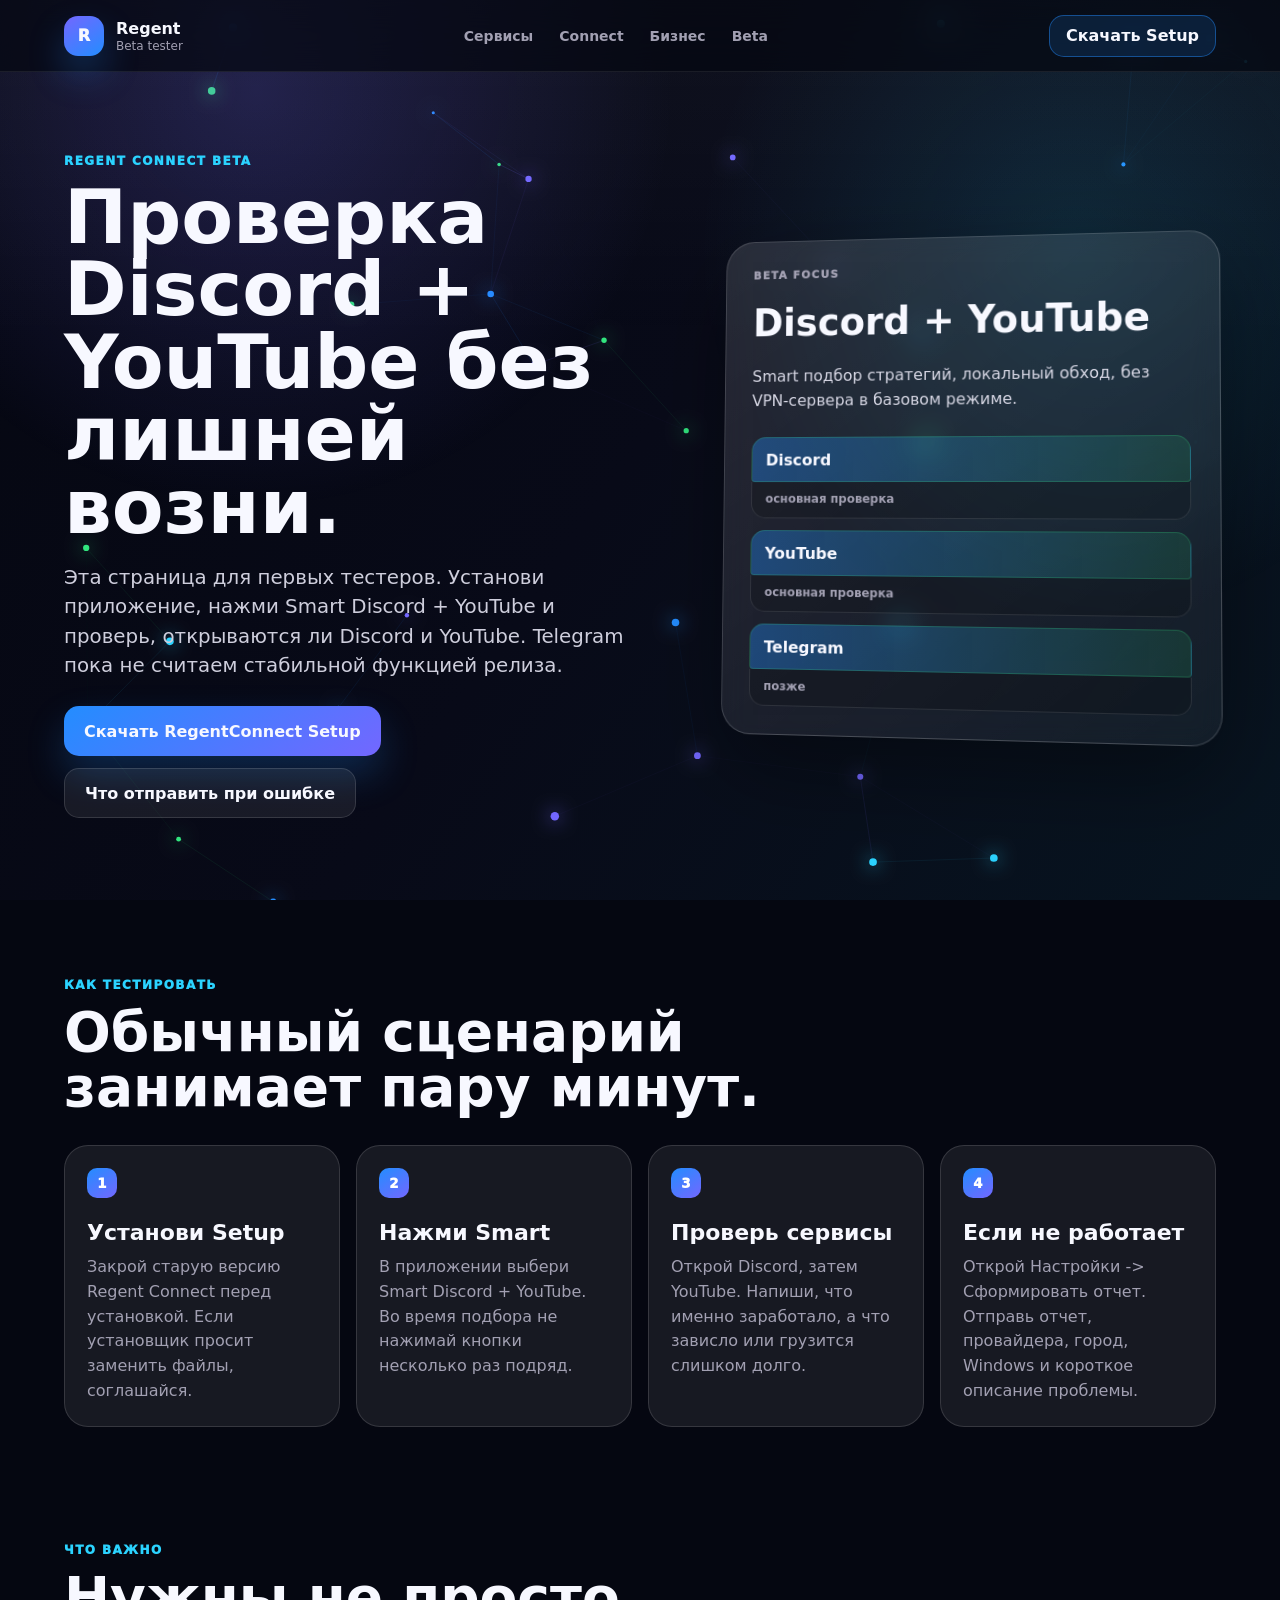
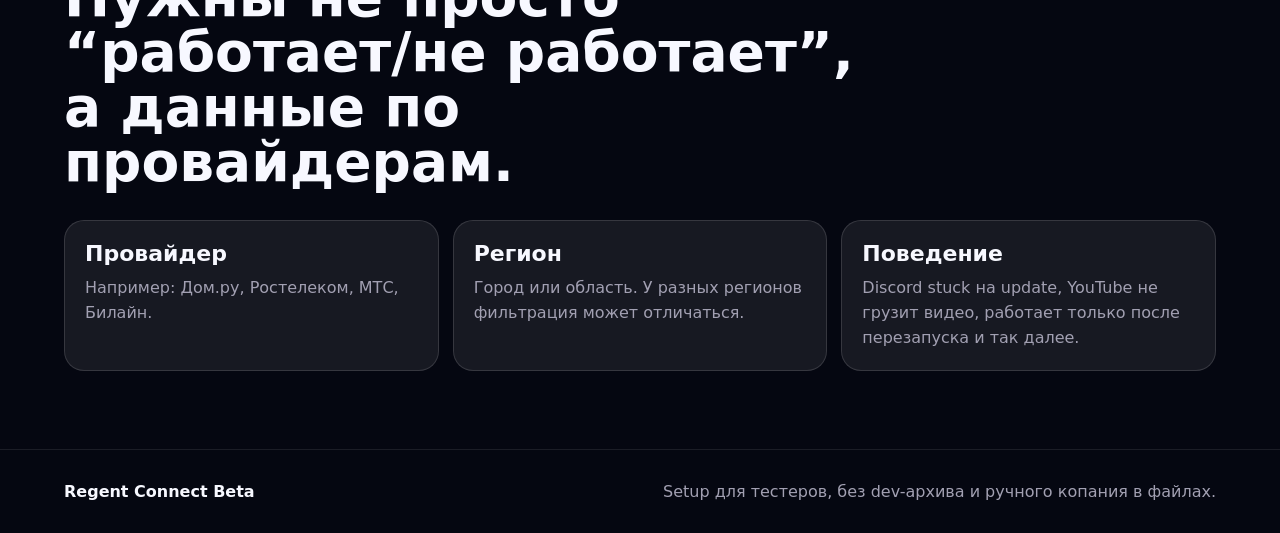
==== beta.html @ 6135ae14 "Update beta.html" ====
<!doctype html>
<html lang="ru">
<head>
  <meta charset="utf-8">
  <meta name="viewport" content="width=device-width, initial-scale=1">
  <title>Regent Connect Beta - инструкция тестера</title>
  <meta name="description" content="Как протестировать Regent Connect Beta и отправить отчет, если Discord или YouTube не заработали.">
  <link rel="stylesheet" href="styles.css">
</head>
<body class="tester-page">
  <canvas id="network-canvas" aria-hidden="true"></canvas>

  <header class="nav-shell">
    <a class="brand" href="index.html" aria-label="Regent">
      <span class="brand-mark">R</span>
      <span><b>Regent</b><small>Beta tester</small></span>
    </a>
    <nav>
      <a href="index.html#products">Сервисы</a>
      <a href="index.html#connect">Connect</a>
      <a href="index.html#business">Бизнес</a>
      <a href="beta.html">Beta</a>
    </nav>
    <a class="nav-action" href="https://github.com/skylerthecreatator/regent-connect/releases/download/beta-0.36/RegentConnect-Setup-x64.exe" download>Скачать Setup</a>
  </header>

  <main>
    <section class="tester-hero">
      <div>
        <p class="eyebrow">Regent Connect Beta</p>
        <h1>Проверка Discord + YouTube без лишней возни.</h1>
        <p class="lead">Эта страница для первых тестеров. Установи приложение, нажми Smart Discord + YouTube и проверь, открываются ли Discord и YouTube. Telegram пока не считаем стабильной функцией релиза.</p>
        <div class="hero-actions">
          <a class="button primary" href="https://github.com/skylerthecreatator/regent-connect/releases/download/beta-0.36/RegentConnect-Setup-x64.exe" download>Скачать RegentConnect Setup</a>
          <a class="button secondary" href="#report">Что отправить при ошибке</a>
        </div>
      </div>

      <section class="tester-card">
        <small>Beta focus</small>
        <strong>Discord + YouTube</strong>
        <span>Smart подбор стратегий, локальный обход, без VPN-сервера в базовом режиме.</span>
        <div class="tester-status">
          <b>Discord</b><i>основная проверка</i>
          <b>YouTube</b><i>основная проверка</i>
          <b>Telegram</b><i>позже</i>
        </div>
      </section>
    </section>

    <section class="tester-section">
      <div class="section-head">
        <p class="eyebrow">Как тестировать</p>
        <h2>Обычный сценарий занимает пару минут.</h2>
      </div>

      <div class="tester-grid">
        <article>
          <small>1</small>
          <b>Установи Setup</b>
          <span>Закрой старую версию Regent Connect перед установкой. Если установщик просит заменить файлы, соглашайся.</span>
        </article>
        <article>
          <small>2</small>
          <b>Нажми Smart</b>
          <span>В приложении выбери Smart Discord + YouTube. Во время подбора не нажимай кнопки несколько раз подряд.</span>
        </article>
        <article>
          <small>3</small>
          <b>Проверь сервисы</b>
          <span>Открой Discord, затем YouTube. Напиши, что именно заработало, а что зависло или грузится слишком долго.</span>
        </article>
        <article id="report">
          <small>4</small>
          <b>Если не работает</b>
          <span>Открой Настройки -> Сформировать отчет. Отправь отчет, провайдера, город, Windows и короткое описание проблемы.</span>
        </article>
      </div>
    </section>

    <section class="tester-section compact">
      <div class="section-head">
        <p class="eyebrow">Что важно</p>
        <h2>Нужны не просто “работает/не работает”, а данные по провайдерам.</h2>
      </div>
      <div class="why-grid">
        <article><b>Провайдер</b><span>Например: Дом.ру, Ростелеком, МТС, Билайн.</span></article>
        <article><b>Регион</b><span>Город или область. У разных регионов фильтрация может отличаться.</span></article>
        <article><b>Поведение</b><span>Discord stuck на update, YouTube не грузит видео, работает только после перезапуска и так далее.</span></article>
      </div>
    </section>
  </main>

  <footer>
    <b>Regent Connect Beta</b>
    <span>Setup для тестеров, без dev-архива и ручного копания в файлах.</span>
  </footer>

  <script src="site.js"></script>
</body>
</html>
---- styles.css ----
:root {
  --bg: #050711;
  --shell: rgba(8, 10, 24, .78);
  --panel: rgba(255, 255, 255, .075);
  --panel-strong: rgba(255, 255, 255, .115);
  --line: rgba(255, 255, 255, .13);
  --text: #f7f8ff;
  --muted: #a2a0b2;
  --faint: #6d687c;
  --blue: #238dff;
  --cyan: #2bd3ff;
  --green: #32e57e;
  --violet: #7367ff;
  --orange: #ffad2f;
  color-scheme: dark;
}

* { box-sizing: border-box; }

html { scroll-behavior: smooth; }

body {
  margin: 0;
  min-height: 100vh;
  overflow-x: hidden;
  font-family: Inter, "Segoe UI", system-ui, -apple-system, BlinkMacSystemFont, sans-serif;
  color: var(--text);
  background: var(--bg);
}

#network-canvas {
  position: fixed;
  inset: 0;
  z-index: -2;
  width: 100%;
  height: 100%;
  background: #050711;
}

body::before {
  content: "";
  position: fixed;
  inset: 0;
  z-index: -1;
  background:
    radial-gradient(circle at 20% 10%, rgba(115, 103, 255, .22), transparent 32%),
    radial-gradient(circle at 84% 28%, rgba(43, 211, 255, .13), transparent 30%),
    linear-gradient(180deg, rgba(255,255,255,.04), transparent 38%);
  pointer-events: none;
}

a { color: inherit; text-decoration: none; }

.nav-shell {
  position: sticky;
  top: 0;
  z-index: 20;
  height: 72px;
  padding: 0 clamp(18px, 5vw, 70px);
  display: flex;
  align-items: center;
  justify-content: space-between;
  gap: 22px;
  border-bottom: 1px solid rgba(255,255,255,.08);
  background: rgba(5, 7, 17, .72);
  backdrop-filter: blur(18px);
}

.brand {
  display: inline-flex;
  align-items: center;
  gap: 12px;
}

.brand-mark {
  width: 40px;
  height: 40px;
  display: grid;
  place-items: center;
  border-radius: 14px;
  background: linear-gradient(145deg, var(--violet), var(--blue));
  box-shadow: 0 18px 36px rgba(35,141,255,.28);
  font-weight: 950;
}

.brand small {
  display: block;
  margin-top: 1px;
  color: var(--muted);
  font-size: 12px;
}

.nav-shell nav {
  display: flex;
  gap: 26px;
  color: var(--muted);
  font-size: 14px;
  font-weight: 800;
}

.nav-shell nav a:hover { color: var(--text); }

.nav-action,
.button,
.mini-button {
  min-height: 42px;
  display: inline-flex;
  align-items: center;
  justify-content: center;
  border-radius: 15px;
  font-weight: 900;
  transition: transform .16s ease, background .16s ease, border-color .16s ease;
}

.nav-action {
  padding: 0 16px;
  border: 1px solid rgba(35,141,255,.45);
  background: rgba(35,141,255,.14);
}

.button {
  min-height: 50px;
  padding: 0 20px;
}

.button:hover,
.mini-button:hover,
.nav-action:hover { transform: translateY(-1px); }

.primary {
  background: linear-gradient(145deg, var(--blue), var(--violet));
  box-shadow: 0 18px 38px rgba(35,141,255,.23);
}

.secondary {
  border: 1px solid var(--line);
  background: rgba(255,255,255,.07);
}

.hero {
  min-height: calc(100vh - 72px);
  padding: clamp(30px, 4.8vw, 58px) clamp(18px, 5vw, 76px) 24px;
  display: grid;
  grid-template-columns: minmax(330px, 690px) minmax(430px, 1fr);
  align-items: center;
  gap: clamp(34px, 5vw, 76px);
}

.tester-hero {
  min-height: calc(100vh - 72px);
  padding: clamp(46px, 6vw, 86px) clamp(18px, 5vw, 76px);
  display: grid;
  grid-template-columns: minmax(330px, 740px) minmax(320px, 500px);
  align-items: center;
  gap: clamp(34px, 5vw, 74px);
}

.eyebrow {
  margin: 0 0 13px;
  color: var(--cyan);
  text-transform: uppercase;
  letter-spacing: .12em;
  font-size: 12px;
  font-weight: 950;
}

h1,
h2,
h3,
p { letter-spacing: 0; }

h1 {
  margin: 0;
  max-width: 700px;
  font-size: clamp(44px, 5.9vw, 82px);
  line-height: .96;
}

h2 {
  margin: 0;
  font-size: clamp(32px, 4.3vw, 62px);
  line-height: 1;
}

.lead {
  max-width: 620px;
  margin: 20px 0 0;
  color: #cecedc;
  font-size: clamp(17px, 1.55vw, 21px);
  line-height: 1.48;
}

.hero-actions {
  margin-top: 26px;
  display: flex;
  flex-wrap: wrap;
  gap: 12px;
}

.signal-card {
  min-height: 438px;
  padding: 24px;
  display: grid;
  align-content: space-between;
  gap: 22px;
  border: 1px solid rgba(255,255,255,.16);
  border-radius: 30px;
  background: linear-gradient(145deg, rgba(255,255,255,.11), rgba(255,255,255,.045));
  box-shadow: 0 34px 90px rgba(0,0,0,.38);
  backdrop-filter: blur(14px);
}

.tester-card {
  min-height: 430px;
  padding: 28px;
  display: grid;
  align-content: space-between;
  gap: 24px;
  border: 1px solid rgba(255,255,255,.17);
  border-radius: 30px;
  background: linear-gradient(145deg, rgba(255,255,255,.12), rgba(255,255,255,.045));
  box-shadow: 0 34px 90px rgba(0,0,0,.38);
  backdrop-filter: blur(14px);
  transform: perspective(980px) rotateY(-6deg) rotateX(2deg);
}

.tester-card small {
  color: var(--muted);
  text-transform: uppercase;
  letter-spacing: .12em;
  font-size: 11px;
  font-weight: 950;
}

.tester-card strong {
  display: block;
  font-size: clamp(28px, 3vw, 42px);
  line-height: 1;
}

.tester-card span {
  color: #d7d7e4;
  line-height: 1.55;
}

.tester-status {
  display: grid;
  gap: 12px;
}

.tester-status b,
.tester-status i {
  position: relative;
  z-index: 1;
}

.tester-status b {
  min-height: 46px;
  padding: 0 14px;
  display: flex;
  align-items: center;
  border: 1px solid rgba(50,229,126,.22);
  border-radius: 15px 15px 4px 4px;
  background: linear-gradient(90deg, rgba(35,141,255,.36), rgba(50,229,126,.12));
}

.tester-status i {
  margin: -12px 0 0;
  padding: 10px 14px 12px;
  color: var(--muted);
  border: 1px solid rgba(255,255,255,.1);
  border-top: 0;
  border-radius: 0 0 15px 15px;
  background: rgba(0,0,0,.16);
  font-size: 12px;
  font-style: normal;
  font-weight: 850;
}

.card-top {
  display: flex;
  align-items: center;
  gap: 14px;
}

.pulse {
  width: 54px;
  height: 54px;
  border-radius: 18px;
  background: linear-gradient(145deg, var(--green), #19be52);
  box-shadow: 0 16px 42px rgba(50,229,126,.28);
  position: relative;
}

.pulse::after {
  content: "";
  position: absolute;
  inset: 17px;
  border: 2px solid white;
  border-radius: 4px;
}

.card-top small,
.metrics small,
.product-card small {
  display: block;
  color: var(--muted);
  text-transform: uppercase;
  font-size: 11px;
  font-weight: 950;
}

.card-top b {
  display: block;
  margin-top: 4px;
  font-size: 24px;
}

.metrics {
  display: grid;
  grid-template-columns: repeat(3, 1fr);
  gap: 12px;
}

.metrics article {
  min-height: 86px;
  padding: 16px;
  border: 1px solid var(--line);
  border-radius: 18px;
  background: rgba(0,0,0,.16);
}

.metrics b {
  display: block;
  margin-top: 8px;
  font-size: 22px;
}

.routes {
  display: grid;
  gap: 12px;
}

.routes span {
  position: relative;
  overflow: hidden;
  min-height: 48px;
  padding: 0 14px;
  display: flex;
  align-items: center;
  justify-content: space-between;
  border: 1px solid var(--line);
  border-radius: 15px;
  background: rgba(255,255,255,.05);
}

.routes span::before {
  content: "";
  position: absolute;
  inset: 0 auto 0 0;
  width: var(--w);
  background: linear-gradient(90deg, rgba(35,141,255,.34), rgba(43,211,255,.11));
}

.routes b,
.routes i {
  position: relative;
  z-index: 1;
}

.routes i {
  color: var(--muted);
  font-style: normal;
  font-size: 12px;
  font-weight: 900;
}

.product-window {
  min-height: 470px;
  display: grid;
  grid-template-columns: 150px minmax(0, 1fr);
  overflow: hidden;
  border: 1px solid rgba(255,255,255,.18);
  border-radius: 30px;
  background: linear-gradient(145deg, rgba(18, 17, 35, .92), rgba(8, 13, 29, .86));
  box-shadow: 0 38px 96px rgba(0,0,0,.45);
  backdrop-filter: blur(16px);
  transform: perspective(1100px) rotateY(-7deg) rotateX(2deg);
  transform-origin: center;
}

.product-window aside {
  padding: 24px 18px;
  border-right: 1px solid rgba(255,255,255,.1);
  background: linear-gradient(180deg, rgba(26, 18, 43, .78), rgba(12, 12, 28, .82));
}

.app-logo {
  width: 42px;
  height: 42px;
  display: grid;
  place-items: center;
  border-radius: 14px;
  background: linear-gradient(145deg, var(--violet), var(--blue));
  box-shadow: 0 17px 34px rgba(35,141,255,.3);
  font-weight: 950;
}

.product-window aside b,
.product-window aside small {
  display: block;
  margin-top: 10px;
}

.product-window aside small {
  margin-top: 2px;
  color: var(--muted);
}

.product-window aside nav {
  margin-top: 42px;
  display: grid;
  gap: 10px;
}

.product-window aside nav span {
  padding: 11px 12px;
  border-radius: 13px;
  color: var(--muted);
  font-size: 13px;
  font-weight: 850;
}

.product-window aside nav .active {
  color: var(--text);
  background: rgba(255,255,255,.13);
}

.app-preview {
  padding: 24px;
  display: grid;
  align-content: start;
  gap: 18px;
}

.status-strip {
  min-height: 112px;
  padding: 22px;
  display: flex;
  align-items: center;
  justify-content: space-between;
  border: 1px solid rgba(50,229,126,.34);
  border-radius: 23px;
  background: linear-gradient(145deg, rgba(50,229,126,.12), rgba(35,141,255,.08));
  box-shadow: inset 0 1px 0 rgba(255,255,255,.06);
}

.status-strip small,
.smart-row small {
  display: block;
  color: var(--muted);
  text-transform: uppercase;
  font-size: 11px;
  font-weight: 950;
}

.status-strip strong {
  display: block;
  margin: 5px 0;
  font-size: clamp(20px, 2.1vw, 27px);
}

.status-strip span {
  color: #d1f8df;
  font-size: 13px;
  font-weight: 850;
}

.status-strip button {
  width: 60px;
  height: 60px;
  border: 0;
  border-radius: 19px;
  color: white;
  background: linear-gradient(145deg, #28d879, #1fc44d);
  box-shadow: 0 17px 40px rgba(50,229,126,.28);
  font-size: 24px;
  font-weight: 950;
}

.service-row,
.smart-row {
  display: grid;
  gap: 14px;
}

.service-row {
  grid-template-columns: repeat(3, 1fr);
}

.service-row article,
.smart-row button {
  border: 1px solid var(--line);
  border-radius: 19px;
  background: rgba(255,255,255,.065);
}

.service-row article {
  min-height: 112px;
  padding: 15px;
  display: grid;
  justify-items: center;
  align-content: center;
  gap: 7px;
  text-align: center;
}

.service-row span {
  width: 36px;
  height: 36px;
  display: grid;
  place-items: center;
  border: 1px solid currentColor;
  border-radius: 12px;
  color: var(--cyan);
  background: rgba(255,255,255,.055);
}

.service-row b {
  font-size: 13px;
}

.service-row small {
  color: var(--green);
  font-size: 12px;
  font-weight: 950;
}

.smart-row {
  grid-template-columns: 1fr 1fr;
}

.smart-row button {
  min-height: 92px;
  padding: 18px;
  color: var(--text);
  text-align: left;
}

.smart-row .selected {
  border-color: rgba(35,141,255,.52);
  background: linear-gradient(145deg, rgba(35,141,255,.7), rgba(115,103,255,.72));
  box-shadow: 0 17px 38px rgba(35,141,255,.18);
}

.smart-row b {
  display: block;
  margin: 5px 0;
  font-size: 19px;
}

.smart-row span {
  color: #c9c7d8;
  font-size: 13px;
}

.definition,
.products,
.why,
.beta,
.roadmap,
.tester-section {
  padding: 78px clamp(18px, 5vw, 76px);
}

.tester-section.compact {
  padding-top: 38px;
}

.tester-grid {
  display: grid;
  grid-template-columns: repeat(4, 1fr);
  gap: 16px;
}

.tester-grid article {
  min-height: 250px;
  padding: 22px;
  border: 1px solid var(--line);
  border-radius: 24px;
  background: var(--panel);
}

.tester-grid small {
  width: 30px;
  height: 30px;
  display: grid;
  place-items: center;
  border-radius: 10px;
  color: white;
  background: linear-gradient(145deg, var(--blue), var(--violet));
  font-weight: 950;
}

.tester-grid b {
  display: block;
  margin: 22px 0 10px;
  font-size: 22px;
}

.tester-grid span {
  color: var(--muted);
  line-height: 1.55;
}

.definition {
  border-top: 1px solid rgba(255,255,255,.09);
  border-bottom: 1px solid rgba(255,255,255,.09);
  background: rgba(255,255,255,.035);
}

.definition p:last-child {
  max-width: 980px;
  color: #d6d6e2;
  font-size: clamp(18px, 2.2vw, 28px);
  line-height: 1.35;
  font-weight: 820;
}

.section-head {
  max-width: 790px;
  margin-bottom: 30px;
}

.product-grid {
  display: grid;
  grid-template-columns: repeat(3, 1fr);
  gap: 16px;
}

.product-card {
  min-height: 430px;
  padding: 24px;
  border: 1px solid var(--line);
  border-radius: 26px;
  background: var(--panel);
}

.product-card.connect {
  border-color: rgba(35,141,255,.42);
  background: linear-gradient(145deg, rgba(35,141,255,.18), rgba(115,103,255,.13));
}

.icon {
  width: 46px;
  height: 46px;
  margin-bottom: 24px;
  display: grid;
  place-items: center;
  border: 1px solid currentColor;
  border-radius: 15px;
  color: var(--cyan);
  background: rgba(255,255,255,.06);
  font-size: 22px;
  font-weight: 950;
}

.product-card h3 {
  margin: 10px 0 12px;
  font-size: 28px;
}

.product-card p,
.product-card li,
.why-grid span,
.beta-copy p,
.beta-panel li,
.steps span {
  color: var(--muted);
  line-height: 1.55;
}

.product-card ul {
  margin: 22px 0 0;
  padding-left: 20px;
}

.mini-button {
  margin-top: 22px;
  padding: 0 16px;
  background: rgba(255,255,255,.11);
  border: 1px solid rgba(255,255,255,.16);
}

.why {
  display: grid;
  grid-template-columns: minmax(300px, 560px) 1fr;
  gap: 42px;
  align-items: start;
  background: rgba(255,255,255,.03);
}

.why-grid,
.steps {
  display: grid;
  gap: 14px;
}

.why-grid {
  grid-template-columns: repeat(3, 1fr);
}

.why-grid article,
.steps article,
.beta-panel {
  border: 1px solid var(--line);
  border-radius: 20px;
  background: var(--panel);
}

.why-grid article {
  min-height: 150px;
  padding: 20px;
}

.why-grid b {
  display: block;
  margin-bottom: 10px;
  font-size: 22px;
}

.beta {
  display: grid;
  grid-template-columns: minmax(320px, 620px) minmax(320px, 520px);
  gap: 44px;
  align-items: start;
}

.beta-panel {
  padding: 22px;
}

.beta-panel .button {
  width: 100%;
  margin-bottom: 12px;
}

.beta-panel ol {
  margin: 20px 0 0;
  padding-left: 20px;
}

.steps {
  grid-template-columns: repeat(4, 1fr);
}

.steps article {
  min-height: 178px;
  padding: 22px;
}

.steps small {
  width: 28px;
  height: 28px;
  display: grid;
  place-items: center;
  border-radius: 10px;
  color: white;
  background: var(--blue);
  font-weight: 950;
}

.steps b {
  display: block;
  margin: 18px 0 8px;
  font-size: 20px;
}

footer {
  min-height: 84px;
  padding: 0 clamp(18px, 5vw, 76px);
  display: flex;
  align-items: center;
  justify-content: space-between;
  gap: 18px;
  border-top: 1px solid rgba(255,255,255,.09);
  color: var(--muted);
}

footer b { color: var(--text); }

@media (max-width: 1000px) {
  .nav-shell nav { display: none; }
  .hero,
  .tester-hero,
  .why,
  .beta {
    grid-template-columns: 1fr;
  }
  .product-window {
    transform: none;
  }
  .tester-card {
    transform: none;
  }
  .product-grid,
  .why-grid,
  .tester-grid,
  .steps {
    grid-template-columns: 1fr 1fr;
  }
}

@media (max-width: 640px) {
  .nav-shell {
    height: 64px;
    padding-inline: 14px;
  }
  .nav-action { display: none; }
  .hero {
    min-height: auto;
    padding-top: 48px;
  }
  h1 { font-size: 44px; }
  .signal-card { min-height: 370px; }
  .product-window {
    min-height: auto;
    grid-template-columns: 1fr;
    border-radius: 24px;
  }
  .product-window aside {
    display: none;
  }
  .app-preview {
    padding: 16px;
  }
  .status-strip {
    min-height: 104px;
    padding: 18px;
  }
  .service-row,
  .smart-row {
    grid-template-columns: 1fr;
  }
  .metrics,
  .product-grid,
  .why-grid,
  .tester-grid,
  .steps {
    grid-template-columns: 1fr;
  }
  footer {
    flex-direction: column;
    align-items: flex-start;
    padding-block: 22px;
  }
}
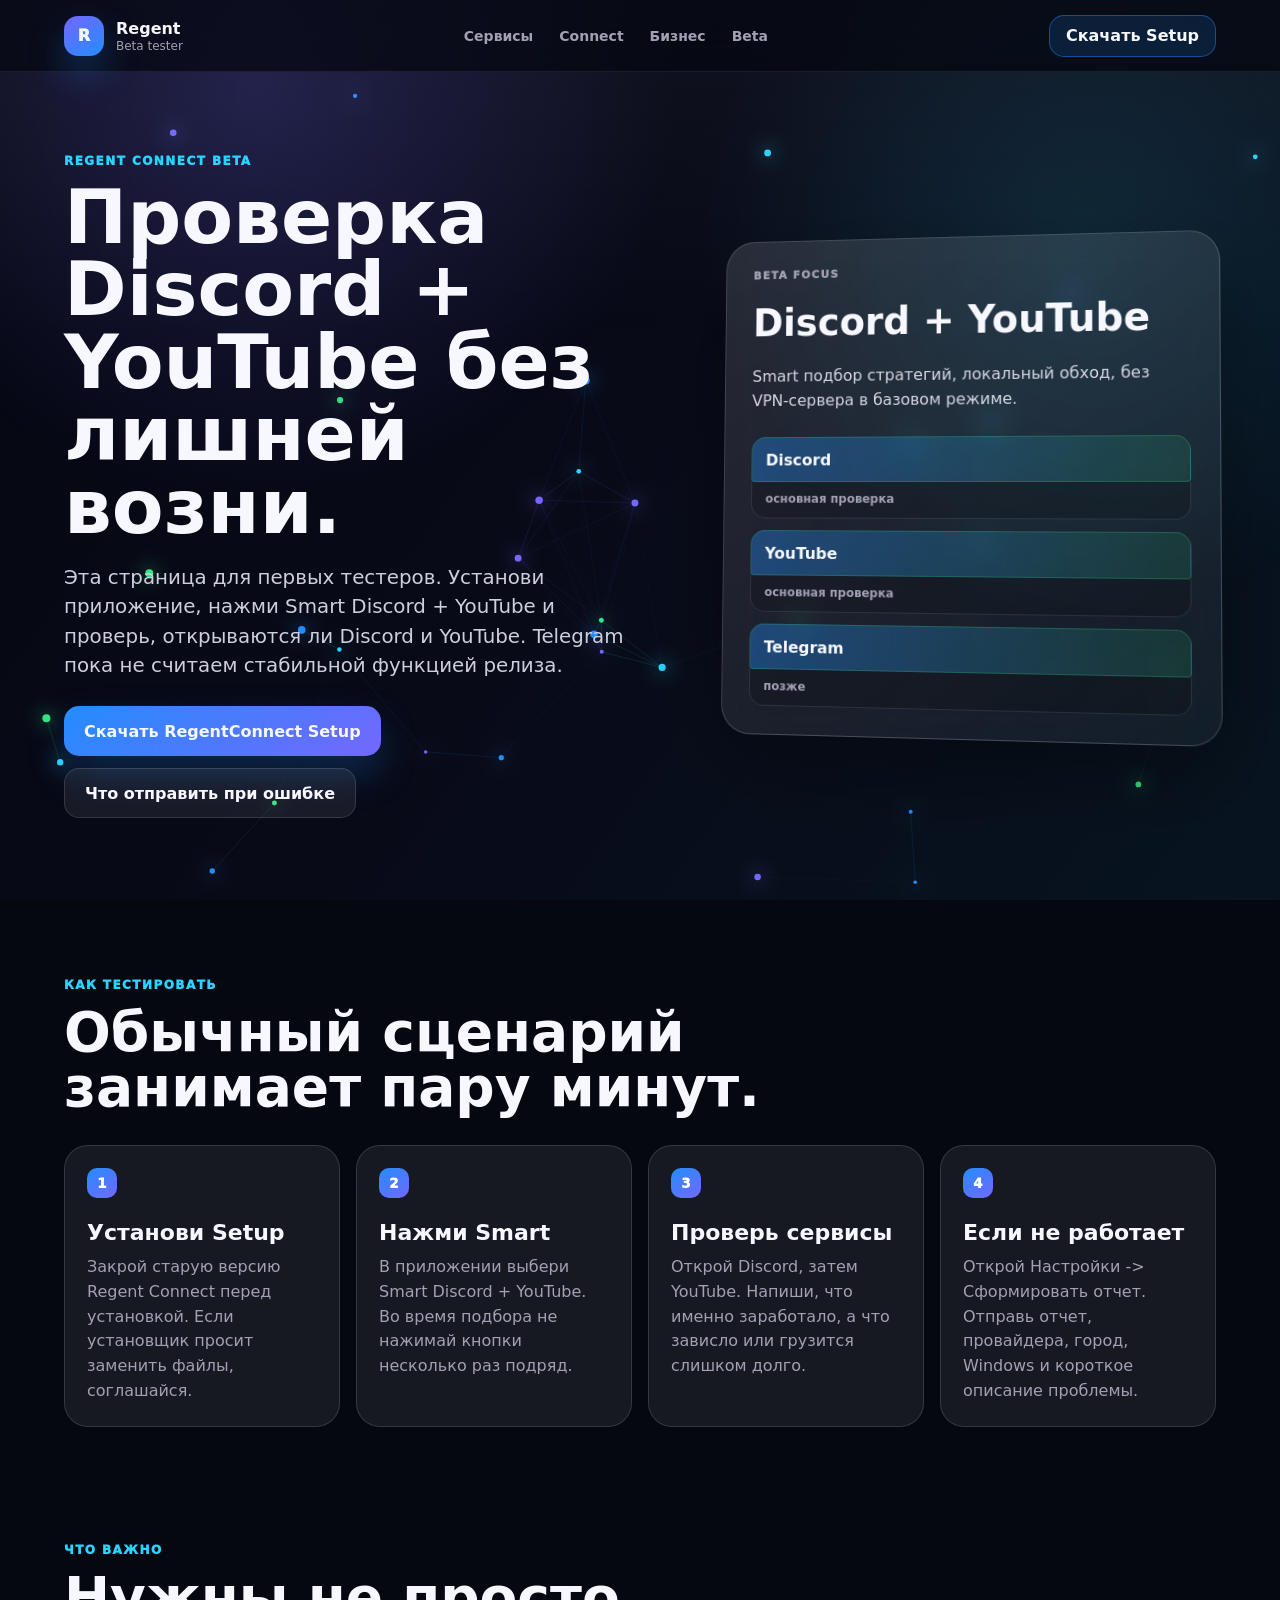
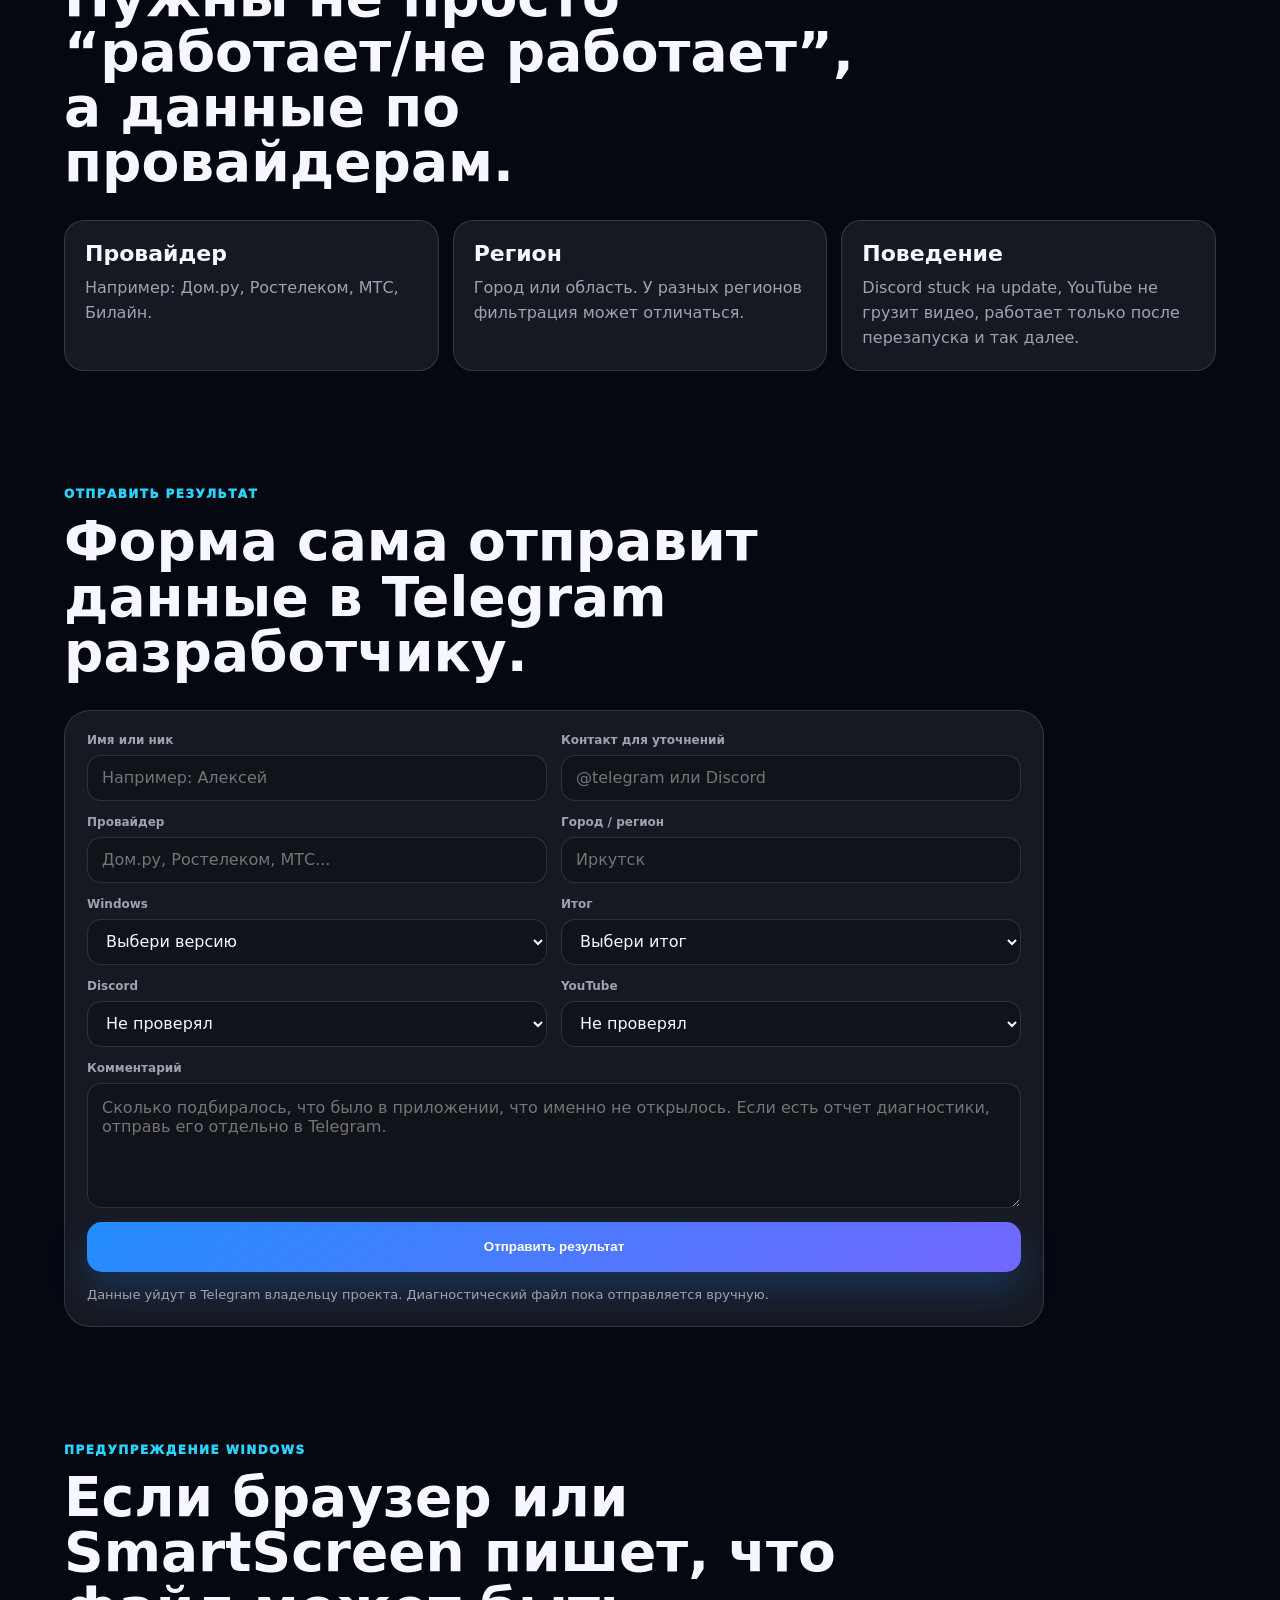
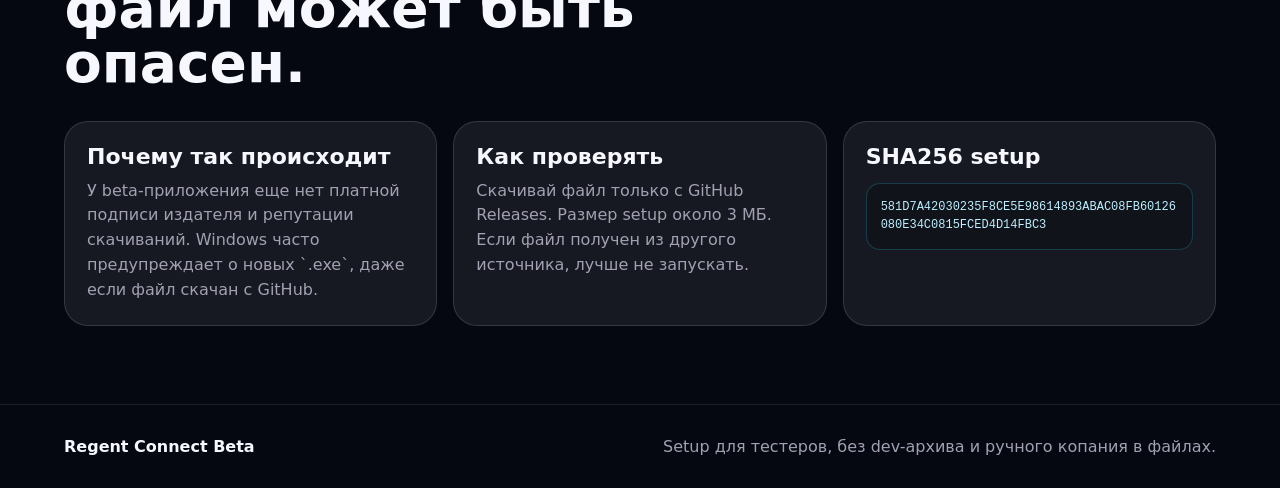
==== commit e8c9fff6: "Add files via upload" ====
--- a/beta.html
+++ b/beta.html
@@ -89,6 +89,97 @@
         <article><b>Поведение</b><span>Discord stuck на update, YouTube не грузит видео, работает только после перезапуска и так далее.</span></article>
       </div>
     </section>
+
+    <section class="tester-section compact" id="send-result">
+      <div class="section-head">
+        <p class="eyebrow">Отправить результат</p>
+        <h2>Форма сама отправит данные в Telegram разработчику.</h2>
+      </div>
+      <form class="report-form" id="beta-report-form">
+        <label>
+          <span>Имя или ник</span>
+          <input name="name" autocomplete="name" placeholder="Например: Алексей">
+        </label>
+        <label>
+          <span>Контакт для уточнений</span>
+          <input name="contact" autocomplete="off" placeholder="@telegram или Discord">
+        </label>
+        <label>
+          <span>Провайдер</span>
+          <input name="provider" required placeholder="Дом.ру, Ростелеком, МТС...">
+        </label>
+        <label>
+          <span>Город / регион</span>
+          <input name="city" required placeholder="Иркутск">
+        </label>
+        <label>
+          <span>Windows</span>
+          <select name="windows" required>
+            <option value="">Выбери версию</option>
+            <option>Windows 11</option>
+            <option>Windows 10</option>
+            <option>Другое / не знаю</option>
+          </select>
+        </label>
+        <label>
+          <span>Итог</span>
+          <select name="result" required>
+            <option value="">Выбери итог</option>
+            <option>Все заработало</option>
+            <option>Заработало не с первого раза</option>
+            <option>Работает только Discord</option>
+            <option>Работает только YouTube</option>
+            <option>Не заработало</option>
+            <option>Не удалось установить</option>
+          </select>
+        </label>
+        <label>
+          <span>Discord</span>
+          <select name="discord">
+            <option>Не проверял</option>
+            <option>Работает</option>
+            <option>Не работает</option>
+            <option>Долго подключается</option>
+          </select>
+        </label>
+        <label>
+          <span>YouTube</span>
+          <select name="youtube">
+            <option>Не проверял</option>
+            <option>Работает</option>
+            <option>Не работает</option>
+            <option>Глючит качество / 4K</option>
+          </select>
+        </label>
+        <label class="wide">
+          <span>Комментарий</span>
+          <textarea name="details" rows="5" placeholder="Сколько подбиралось, что было в приложении, что именно не открылось. Если есть отчет диагностики, отправь его отдельно в Telegram."></textarea>
+        </label>
+        <button class="button primary" type="submit">Отправить результат</button>
+        <p class="form-status" id="report-form-status">Данные уйдут в Telegram владельцу проекта. Диагностический файл пока отправляется вручную.</p>
+      </form>
+    </section>
+
+    <section class="tester-section compact" id="safety">
+      <div class="section-head">
+        <p class="eyebrow">Предупреждение Windows</p>
+        <h2>Если браузер или SmartScreen пишет, что файл может быть опасен.</h2>
+      </div>
+      <div class="trust-grid">
+        <article>
+          <b>Почему так происходит</b>
+          <span>У beta-приложения еще нет платной подписи издателя и репутации скачиваний. Windows часто предупреждает о новых `.exe`, даже если файл скачан с GitHub.</span>
+        </article>
+        <article>
+          <b>Как проверять</b>
+          <span>Скачивай файл только с GitHub Releases. Размер setup около 3 МБ. Если файл получен из другого источника, лучше не запускать.</span>
+        </article>
+        <article>
+          <b>SHA256 setup</b>
+          <code>581D7A42030235F8CE5E98614893ABAC08FB60126080E34C0815FCED4D14FBC3</code>
+        </article>
+      </div>
+    </section>
   </main>
 
   <footer>
--- a/styles.css
+++ b/styles.css
@@ -569,6 +569,7 @@
 .why,
 .beta,
 .roadmap,
+.trust,
 .tester-section {
   padding: 78px clamp(18px, 5vw, 76px);
 }
@@ -749,6 +750,127 @@
   margin: 20px 0 0;
   padding-left: 20px;
 }
+
+.trust {
+  border-top: 1px solid rgba(255,255,255,.09);
+  border-bottom: 1px solid rgba(255,255,255,.09);
+  background: linear-gradient(145deg, rgba(35,141,255,.07), rgba(50,229,126,.035));
+}
+
+.trust-grid {
+  display: grid;
+  grid-template-columns: repeat(3, 1fr);
+  gap: 16px;
+}
+
+.trust-grid article {
+  min-height: 180px;
+  padding: 22px;
+  border: 1px solid var(--line);
+  border-radius: 24px;
+  background: var(--panel);
+}
+
+.trust-grid b {
+  display: block;
+  margin-bottom: 10px;
+  font-size: 22px;
+}
+
+.trust-grid span {
+  color: var(--muted);
+  line-height: 1.55;
+}
+
+.trust-grid code {
+  display: block;
+  margin-top: 14px;
+  padding: 14px;
+  overflow-wrap: anywhere;
+  border: 1px solid rgba(43,211,255,.22);
+  border-radius: 14px;
+  color: #bcefff;
+  background: rgba(0,0,0,.22);
+  font-family: Consolas, "Cascadia Mono", monospace;
+  font-size: 12px;
+  line-height: 1.55;
+}
+
+.report-form {
+  display: grid;
+  grid-template-columns: repeat(2, 1fr);
+  gap: 14px;
+  max-width: 980px;
+  padding: 22px;
+  border: 1px solid var(--line);
+  border-radius: 26px;
+  background: var(--panel);
+}
+
+.report-form label {
+  display: grid;
+  gap: 8px;
+}
+
+.report-form label.wide,
+.report-form button,
+.report-form .form-status {
+  grid-column: 1 / -1;
+}
+
+.report-form label span {
+  color: var(--muted);
+  font-size: 12px;
+  font-weight: 900;
+}
+
+.report-form input,
+.report-form select,
+.report-form textarea {
+  width: 100%;
+  min-height: 46px;
+  border: 1px solid rgba(255,255,255,.13);
+  border-radius: 14px;
+  outline: none;
+  padding: 0 14px;
+  color: var(--text);
+  background: rgba(0,0,0,.22);
+  font: inherit;
+}
+
+.report-form textarea {
+  min-height: 120px;
+  padding: 14px;
+  resize: vertical;
+}
+
+.report-form input:focus,
+.report-form select:focus,
+.report-form textarea:focus {
+  border-color: rgba(43,211,255,.48);
+  box-shadow: 0 0 0 3px rgba(43,211,255,.08);
+}
+
+.report-form button {
+  border: 0;
+  cursor: pointer;
+}
+
+.report-form button:disabled {
+  cursor: wait;
+  opacity: .72;
+}
+
+.form-status {
+  margin: 0;
+  color: var(--muted);
+  font-size: 13px;
+  line-height: 1.45;
+}
+
+.form-status[data-tone="ok"] { color: var(--green); }
+.form-status[data-tone="error"] { color: #ff7683; }
+.form-status[data-tone="info"] { color: var(--cyan); }
 
 .steps {
   grid-template-columns: repeat(4, 1fr);
@@ -806,6 +928,8 @@
   .product-grid,
   .why-grid,
   .tester-grid,
+  .trust-grid,
+  .report-form,
   .steps {
     grid-template-columns: 1fr 1fr;
   }
@@ -846,6 +970,8 @@
   .product-grid,
   .why-grid,
   .tester-grid,
+  .trust-grid,
+  .report-form,
   .steps {
     grid-template-columns: 1fr;
   }
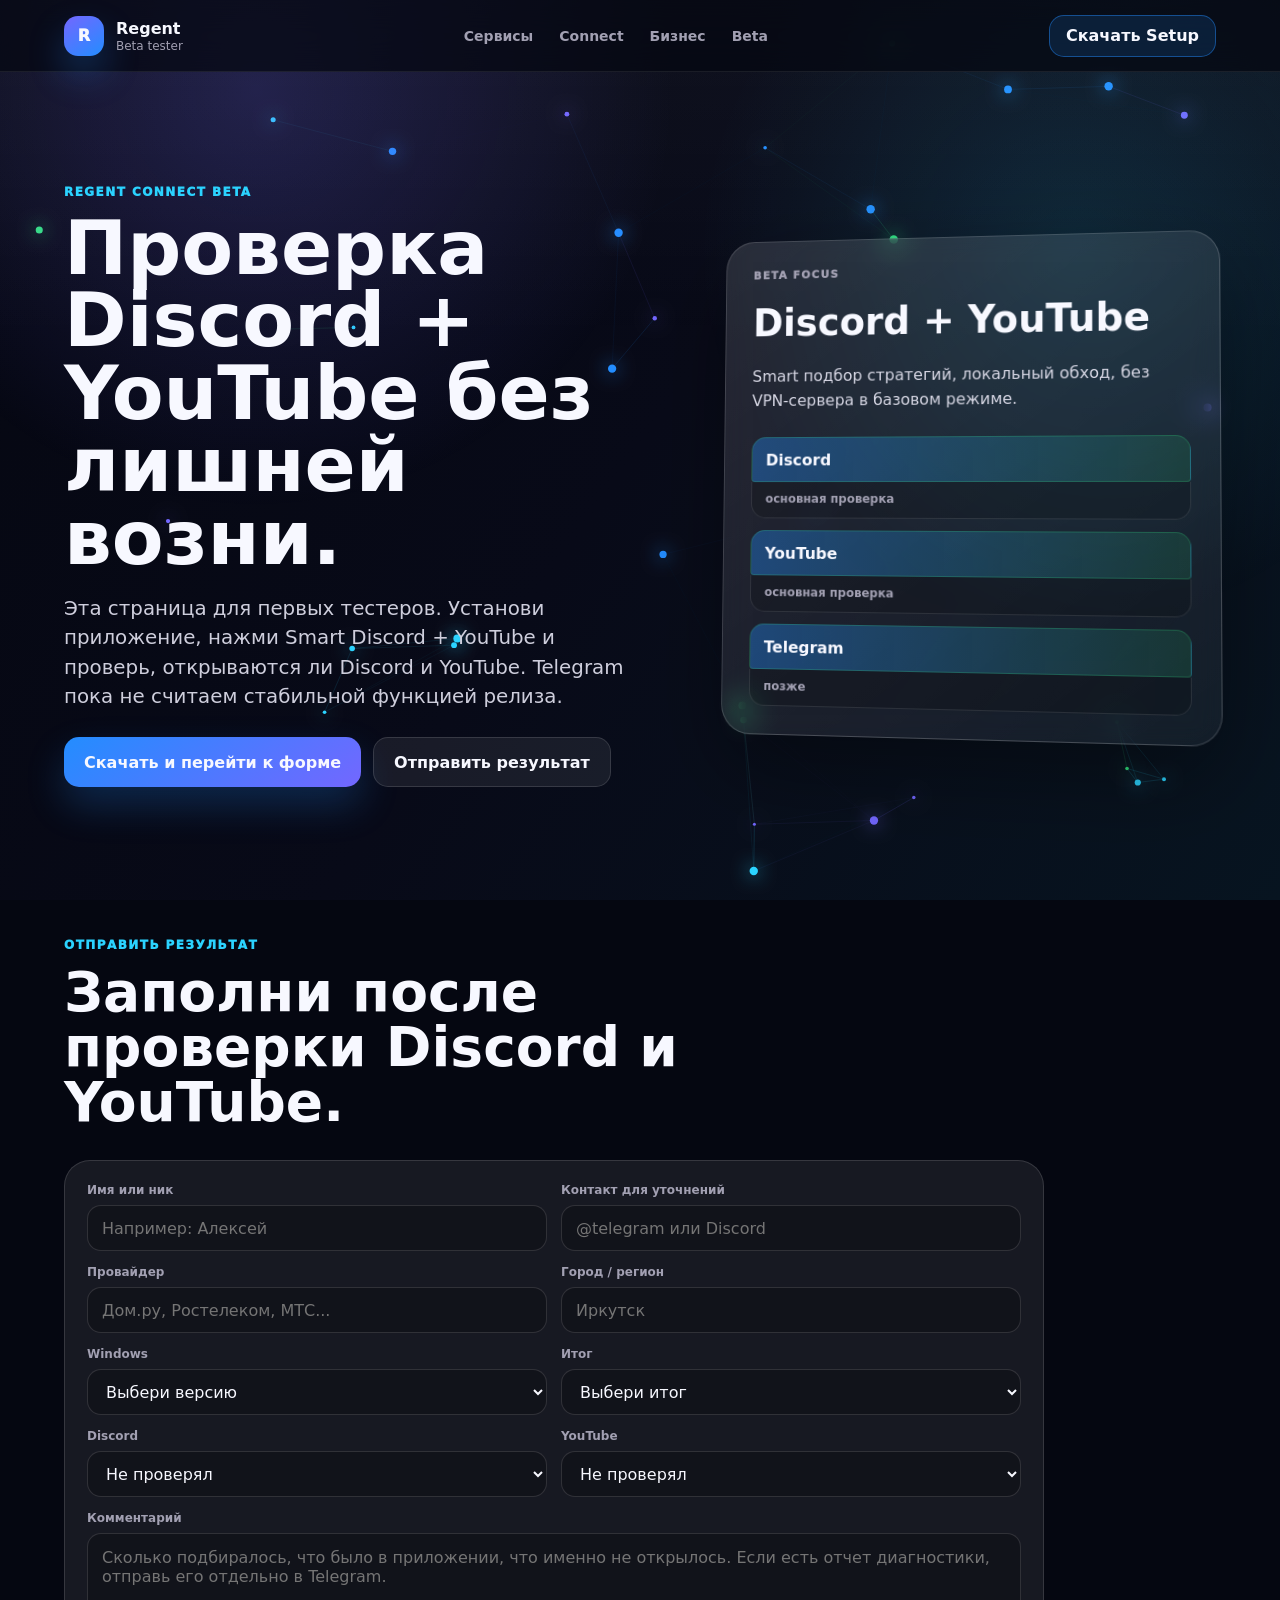
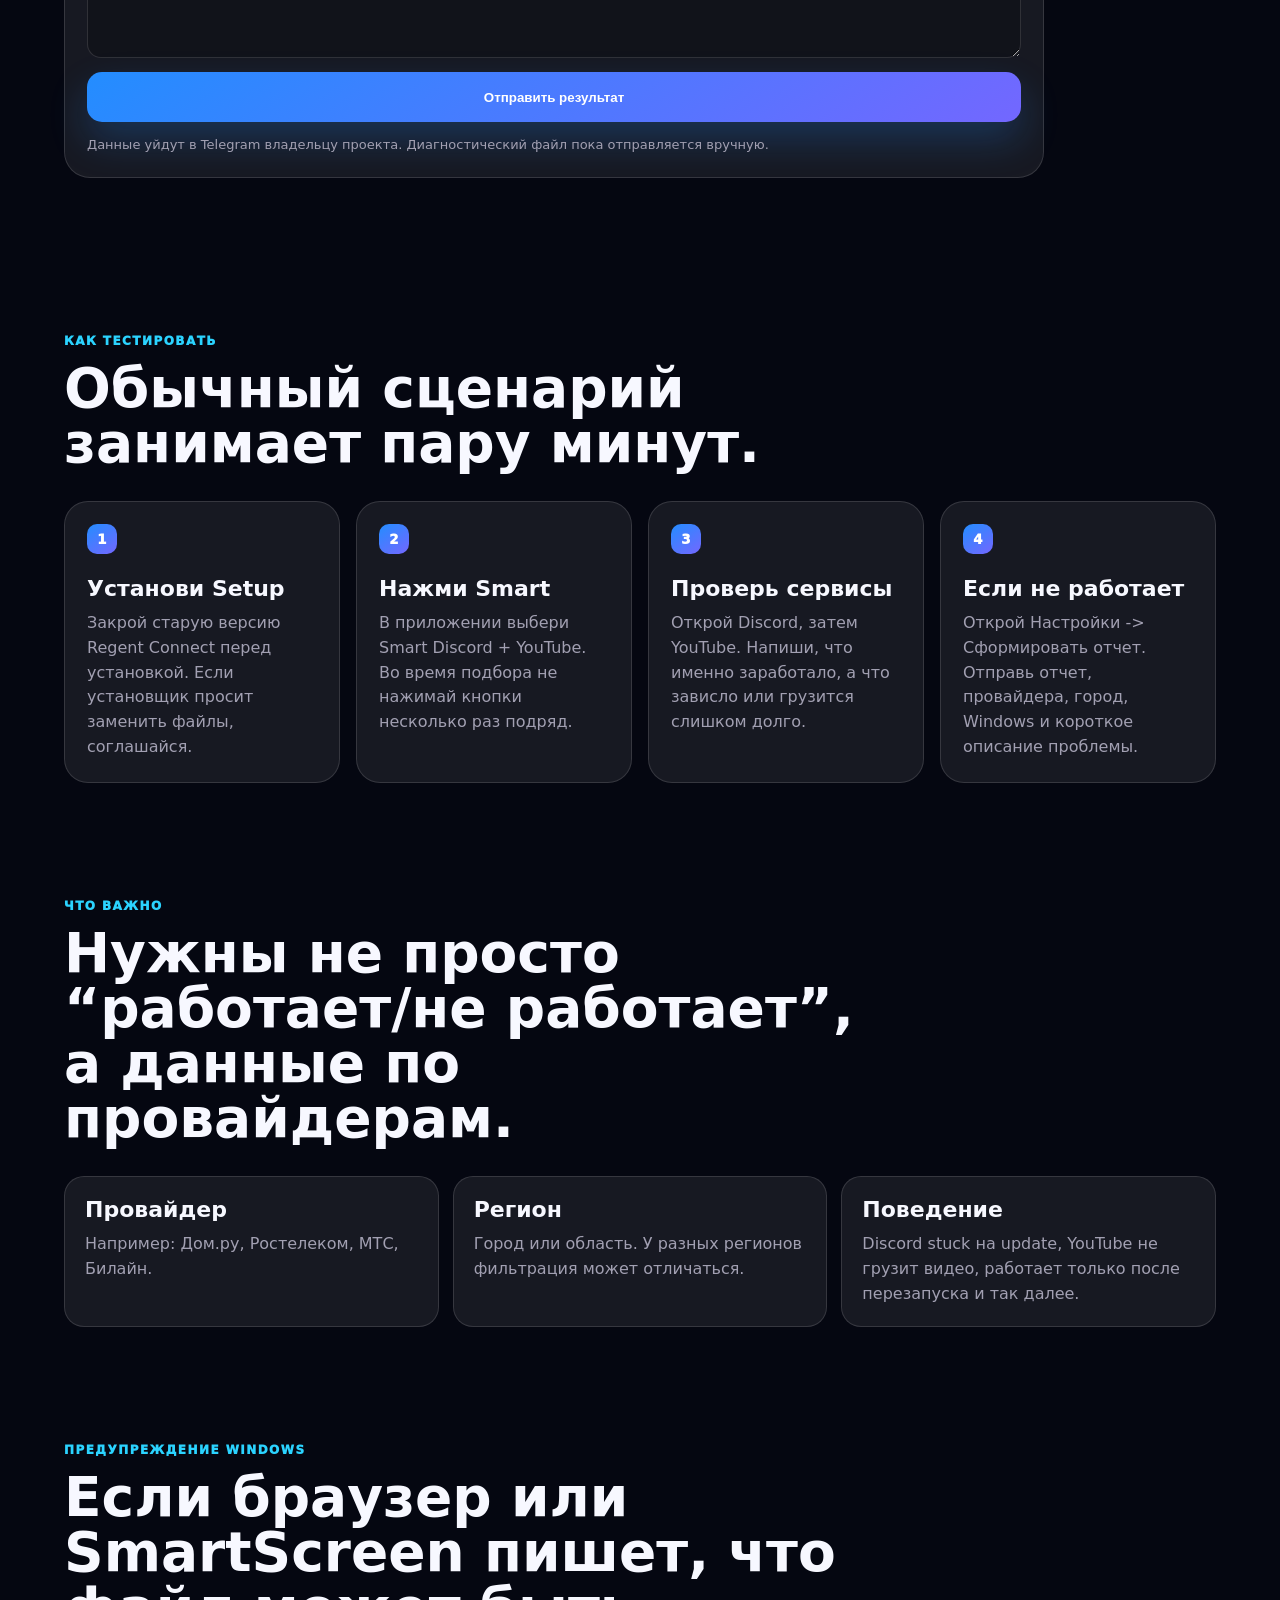
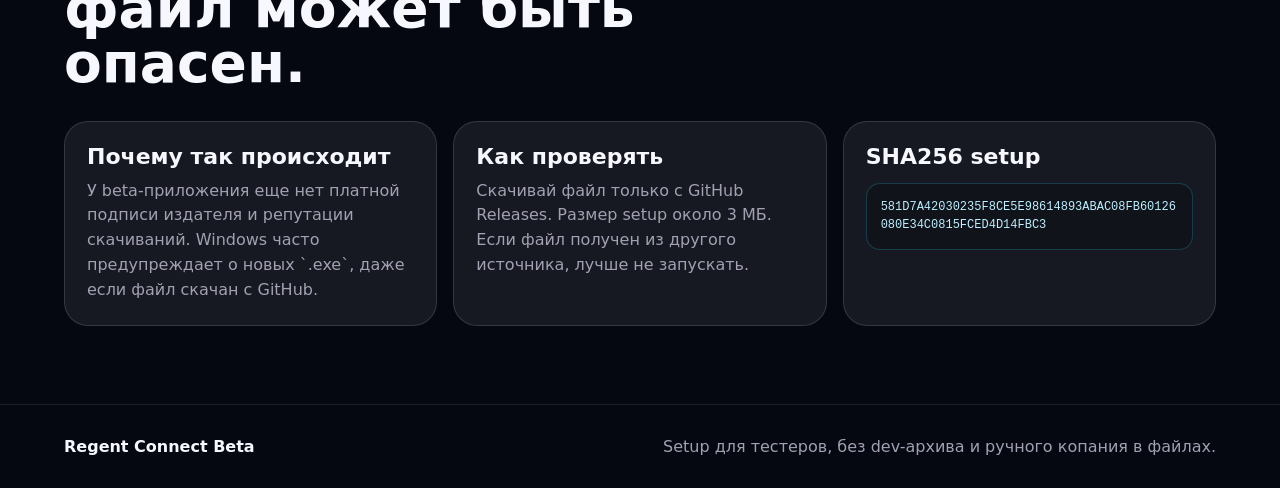
==== commit 43953ff3: "Add files via upload" ====
--- a/beta.html
+++ b/beta.html
@@ -21,7 +21,7 @@
       <a href="index.html#business">Бизнес</a>
       <a href="beta.html">Beta</a>
     </nav>
-    <a class="nav-action" href="https://github.com/skylerthecreatator/regent-connect/releases/download/beta-0.36/RegentConnect-Setup-x64.exe" download>Скачать Setup</a>
+    <a class="nav-action" href="https://github.com/skylerthecreatator/regent-connect/releases/download/beta-0.36/RegentConnect-Setup-x64.exe" data-download-report>Скачать Setup</a>
   </header>
 
   <main>
@@ -31,8 +31,8 @@
         <h1>Проверка Discord + YouTube без лишней возни.</h1>
         <p class="lead">Эта страница для первых тестеров. Установи приложение, нажми Smart Discord + YouTube и проверь, открываются ли Discord и YouTube. Telegram пока не считаем стабильной функцией релиза.</p>
         <div class="hero-actions">
-          <a class="button primary" href="https://github.com/skylerthecreatator/regent-connect/releases/download/beta-0.36/RegentConnect-Setup-x64.exe" download>Скачать RegentConnect Setup</a>
-          <a class="button secondary" href="#report">Что отправить при ошибке</a>
+          <a class="button primary" href="https://github.com/skylerthecreatator/regent-connect/releases/download/beta-0.36/RegentConnect-Setup-x64.exe" data-download-report>Скачать и перейти к форме</a>
+          <a class="button secondary" href="#send-result">Отправить результат</a>
         </div>
       </div>
 
@@ -48,52 +48,10 @@
       </section>
     </section>
 
-    <section class="tester-section">
-      <div class="section-head">
-        <p class="eyebrow">Как тестировать</p>
-        <h2>Обычный сценарий занимает пару минут.</h2>
-      </div>
-
-      <div class="tester-grid">
-        <article>
-          <small>1</small>
-          <b>Установи Setup</b>
-          <span>Закрой старую версию Regent Connect перед установкой. Если установщик просит заменить файлы, соглашайся.</span>
-        </article>
-        <article>
-          <small>2</small>
-          <b>Нажми Smart</b>
-          <span>В приложении выбери Smart Discord + YouTube. Во время подбора не нажимай кнопки несколько раз подряд.</span>
-        </article>
-        <article>
-          <small>3</small>
-          <b>Проверь сервисы</b>
-          <span>Открой Discord, затем YouTube. Напиши, что именно заработало, а что зависло или грузится слишком долго.</span>
-        </article>
-        <article id="report">
-          <small>4</small>
-          <b>Если не работает</b>
-          <span>Открой Настройки -> Сформировать отчет. Отправь отчет, провайдера, город, Windows и короткое описание проблемы.</span>
-        </article>
-      </div>
-    </section>
-
-    <section class="tester-section compact">
-      <div class="section-head">
-        <p class="eyebrow">Что важно</p>
-        <h2>Нужны не просто “работает/не работает”, а данные по провайдерам.</h2>
-      </div>
-      <div class="why-grid">
-        <article><b>Провайдер</b><span>Например: Дом.ру, Ростелеком, МТС, Билайн.</span></article>
-        <article><b>Регион</b><span>Город или область. У разных регионов фильтрация может отличаться.</span></article>
-        <article><b>Поведение</b><span>Discord stuck на update, YouTube не грузит видео, работает только после перезапуска и так далее.</span></article>
-      </div>
-    </section>
-
     <section class="tester-section compact" id="send-result">
       <div class="section-head">
         <p class="eyebrow">Отправить результат</p>
-        <h2>Форма сама отправит данные в Telegram разработчику.</h2>
+        <h2>Заполни после проверки Discord и YouTube.</h2>
       </div>
       <form class="report-form" id="beta-report-form">
         <label>
@@ -160,6 +118,48 @@
       </form>
     </section>
 
+    <section class="tester-section">
+      <div class="section-head">
+        <p class="eyebrow">Как тестировать</p>
+        <h2>Обычный сценарий занимает пару минут.</h2>
+      </div>
+
+      <div class="tester-grid">
+        <article>
+          <small>1</small>
+          <b>Установи Setup</b>
+          <span>Закрой старую версию Regent Connect перед установкой. Если установщик просит заменить файлы, соглашайся.</span>
+        </article>
+        <article>
+          <small>2</small>
+          <b>Нажми Smart</b>
+          <span>В приложении выбери Smart Discord + YouTube. Во время подбора не нажимай кнопки несколько раз подряд.</span>
+        </article>
+        <article>
+          <small>3</small>
+          <b>Проверь сервисы</b>
+          <span>Открой Discord, затем YouTube. Напиши, что именно заработало, а что зависло или грузится слишком долго.</span>
+        </article>
+        <article id="report">
+          <small>4</small>
+          <b>Если не работает</b>
+          <span>Открой Настройки -> Сформировать отчет. Отправь отчет, провайдера, город, Windows и короткое описание проблемы.</span>
+        </article>
+      </div>
+    </section>
+
+    <section class="tester-section compact">
+      <div class="section-head">
+        <p class="eyebrow">Что важно</p>
+        <h2>Нужны не просто “работает/не работает”, а данные по провайдерам.</h2>
+      </div>
+      <div class="why-grid">
+        <article><b>Провайдер</b><span>Например: Дом.ру, Ростелеком, МТС, Билайн.</span></article>
+        <article><b>Регион</b><span>Город или область. У разных регионов фильтрация может отличаться.</span></article>
+        <article><b>Поведение</b><span>Discord stuck на update, YouTube не грузит видео, работает только после перезапуска и так далее.</span></article>
+      </div>
+    </section>
+
     <section class="tester-section compact" id="safety">
       <div class="section-head">
         <p class="eyebrow">Предупреждение Windows</p>
--- a/styles.css
+++ b/styles.css
@@ -197,6 +197,40 @@
   gap: 12px;
 }
 
+.beta-flow {
+  margin-top: 22px;
+  display: grid;
+  grid-template-columns: repeat(3, minmax(0, 1fr));
+  gap: 10px;
+  max-width: 680px;
+}
+
+.beta-flow span {
+  min-height: 54px;
+  padding: 10px 12px;
+  display: flex;
+  align-items: center;
+  gap: 10px;
+  border: 1px solid var(--line);
+  border-radius: 16px;
+  color: #deddea;
+  background: rgba(255,255,255,.06);
+  font-size: 12px;
+  font-weight: 850;
+}
+
+.beta-flow b {
+  width: 24px;
+  height: 24px;
+  flex: 0 0 auto;
+  display: grid;
+  place-items: center;
+  border-radius: 9px;
+  color: white;
+  background: linear-gradient(145deg, var(--blue), var(--violet));
+  font-size: 12px;
+}
+
 .signal-card {
   min-height: 438px;
   padding: 24px;
@@ -570,6 +604,7 @@
 .beta,
 .roadmap,
 .trust,
+.beta-focus,
 .tester-section {
   padding: 78px clamp(18px, 5vw, 76px);
 }
@@ -618,6 +653,36 @@
   border-top: 1px solid rgba(255,255,255,.09);
   border-bottom: 1px solid rgba(255,255,255,.09);
   background: rgba(255,255,255,.035);
+}
+
+.beta-focus {
+  display: grid;
+  grid-template-columns: minmax(320px, 760px) minmax(260px, 420px);
+  gap: 34px;
+  align-items: center;
+  border-top: 1px solid rgba(255,255,255,.09);
+  border-bottom: 1px solid rgba(255,255,255,.09);
+  background: linear-gradient(145deg, rgba(35,141,255,.09), rgba(115,103,255,.05));
+}
+
+.beta-focus h2 {
+  max-width: 780px;
+}
+
+.beta-focus p {
+  max-width: 720px;
+  color: var(--muted);
+  font-size: 18px;
+  line-height: 1.55;
+}
+
+.beta-focus-actions {
+  display: grid;
+  gap: 12px;
+}
+
+.beta-focus-actions .button {
+  width: 100%;
 }
 
 .definition p:last-child {
@@ -915,6 +980,7 @@
   .nav-shell nav { display: none; }
   .hero,
   .tester-hero,
+  .beta-focus,
   .why,
   .beta {
     grid-template-columns: 1fr;
@@ -967,6 +1033,7 @@
     grid-template-columns: 1fr;
   }
   .metrics,
+  .beta-flow,
   .product-grid,
   .why-grid,
   .tester-grid,
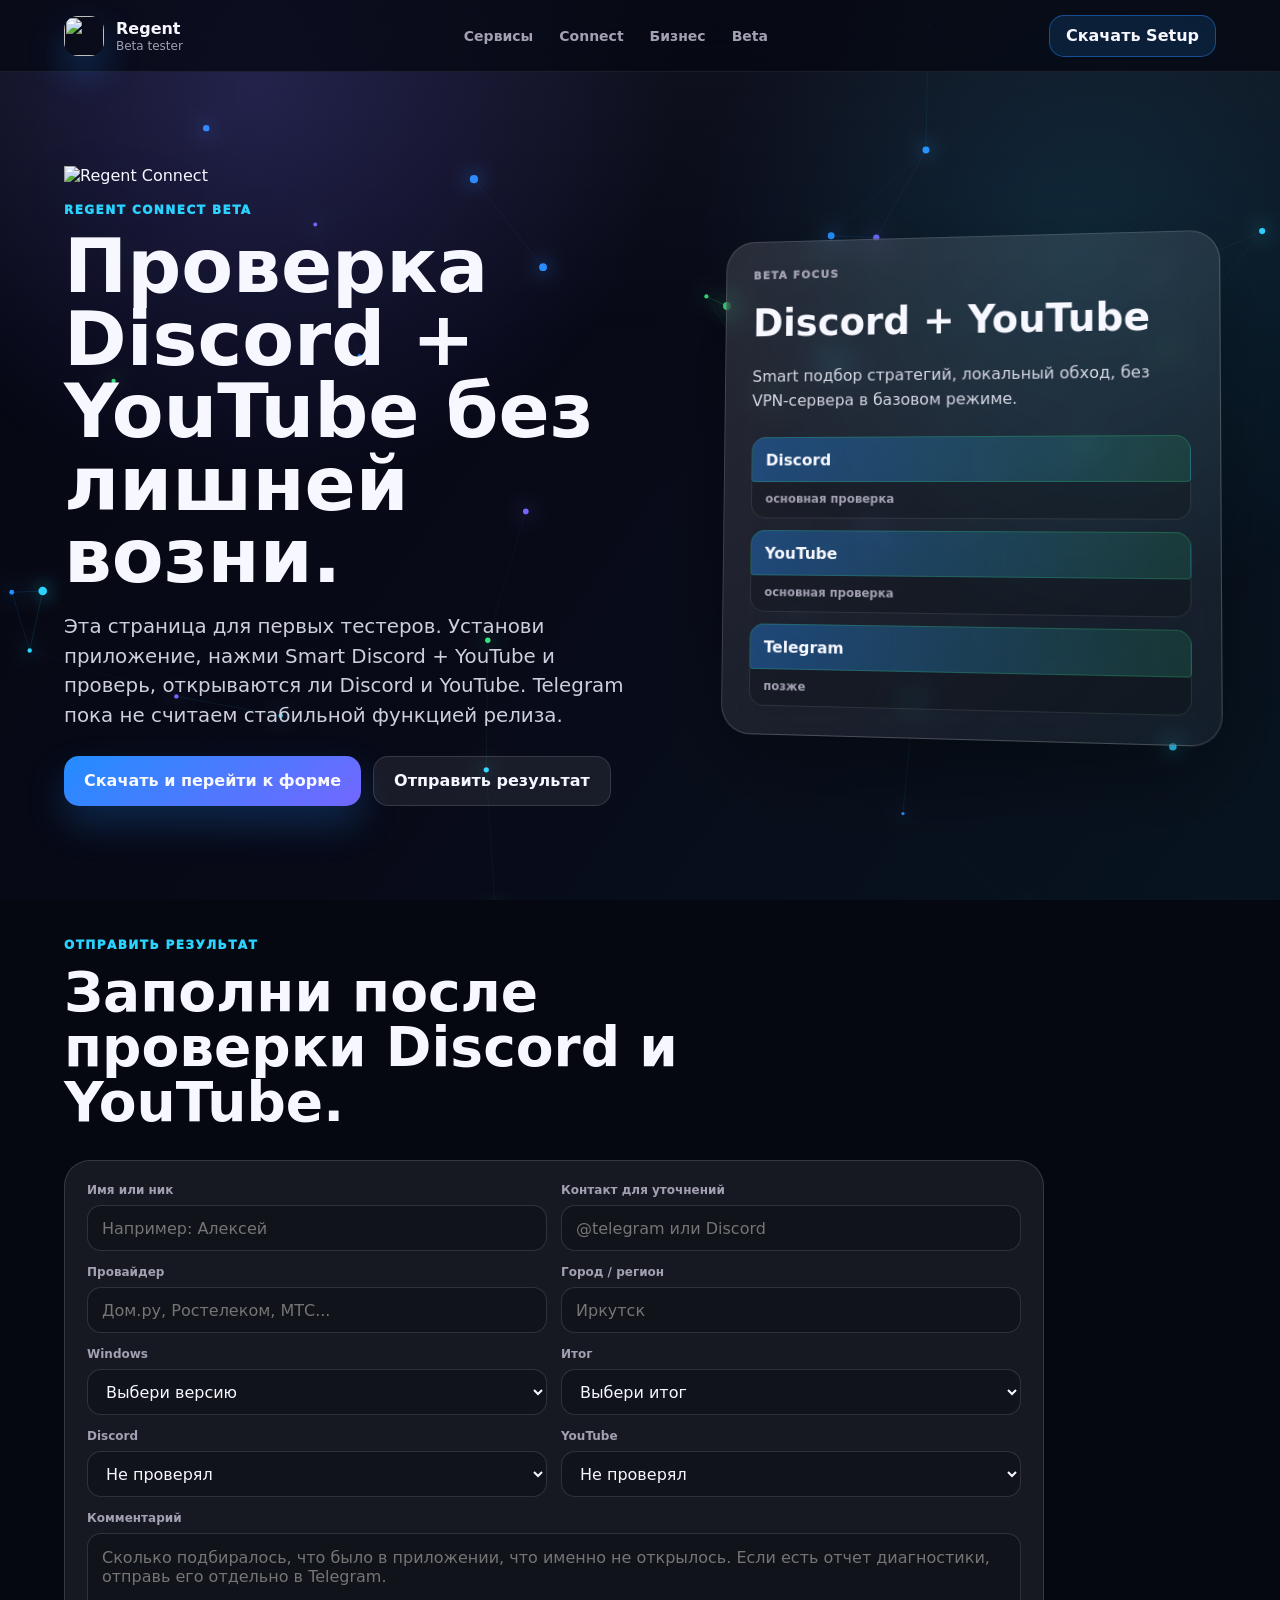
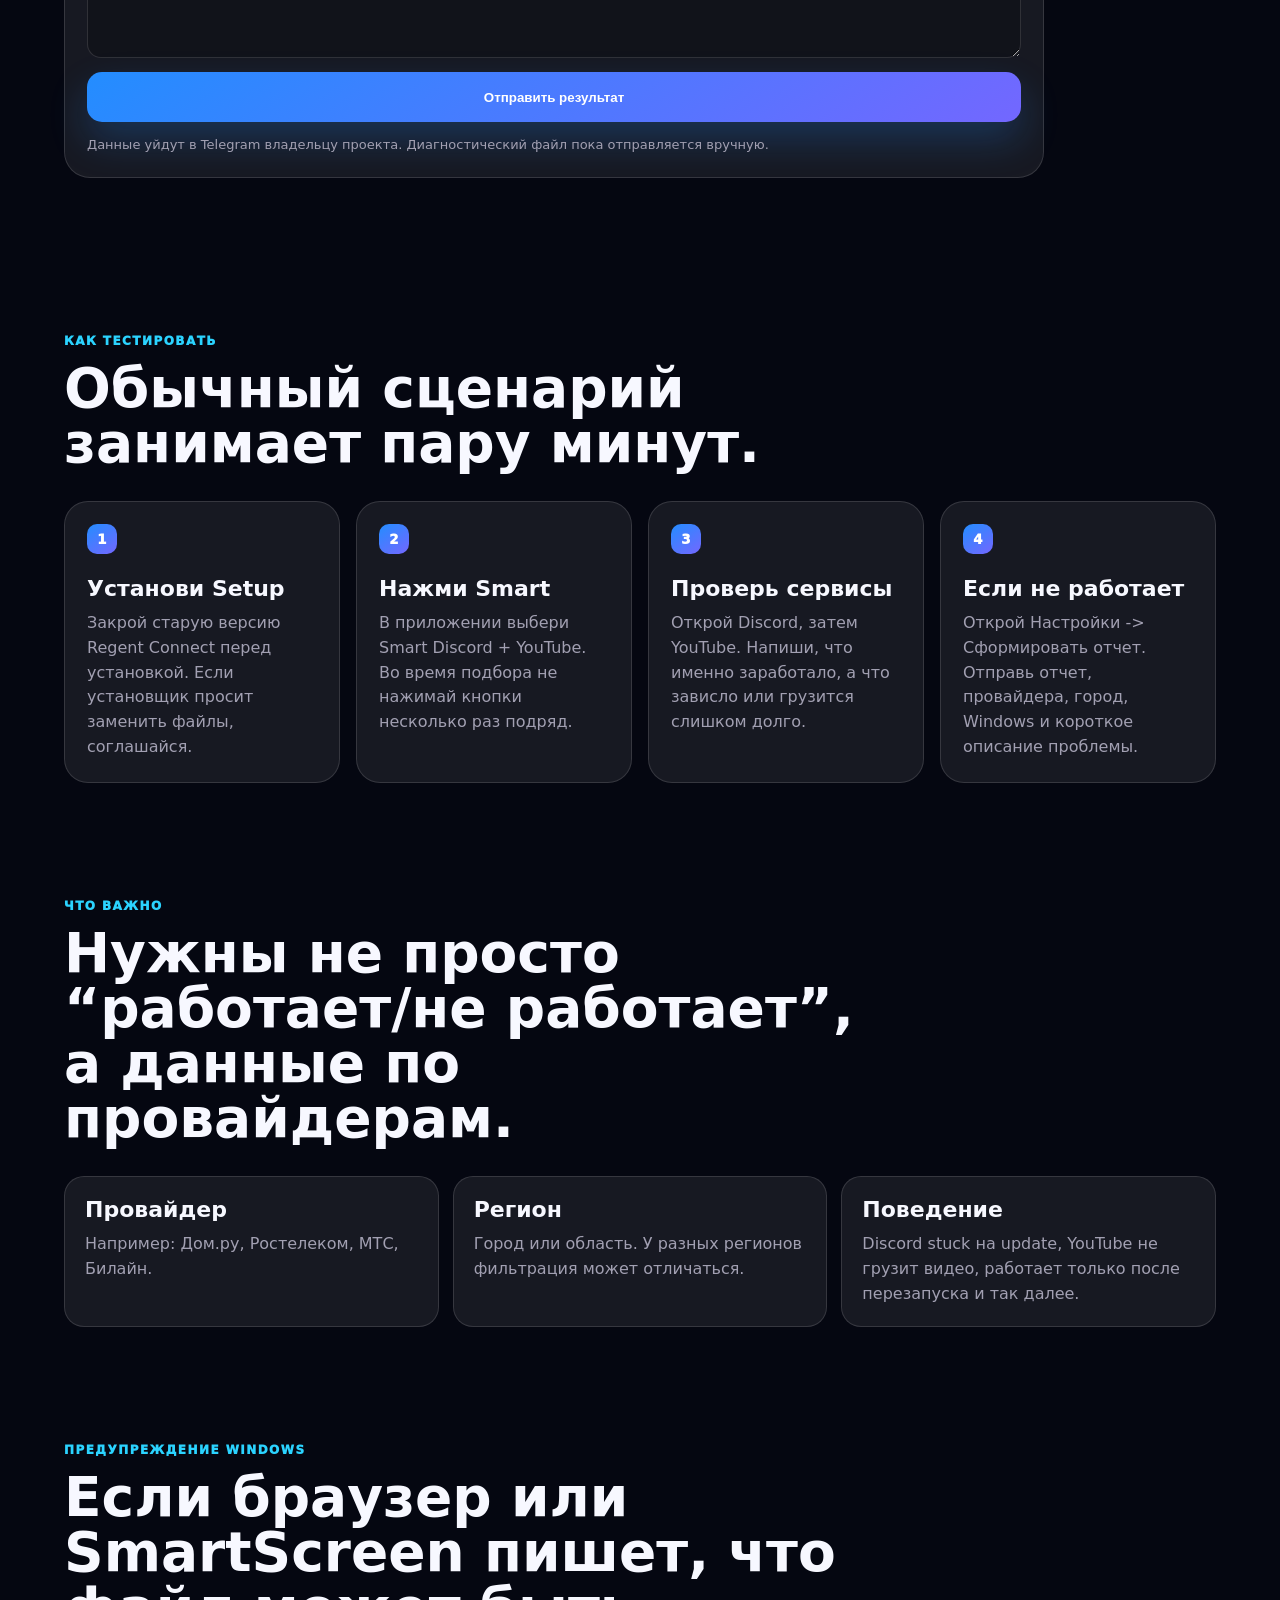
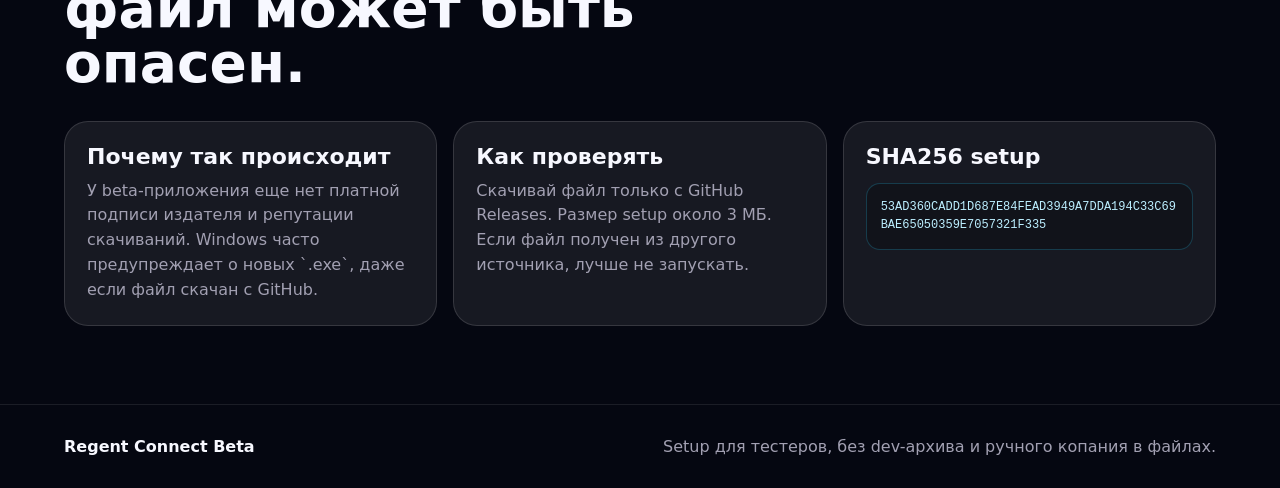
==== commit 4cf31d9e: "Add files via upload" ====
--- a/beta.html
+++ b/beta.html
@@ -1,10 +1,12 @@
-<!doctype html>
+﻿<!doctype html>
 <html lang="ru">
 <head>
   <meta charset="utf-8">
   <meta name="viewport" content="width=device-width, initial-scale=1">
   <title>Regent Connect Beta - инструкция тестера</title>
   <meta name="description" content="Как протестировать Regent Connect Beta и отправить отчет, если Discord или YouTube не заработали.">
+  <link rel="icon" href="assets/brand/favicon.ico">
+  <link rel="apple-touch-icon" href="assets/brand/regent-connect-icon.png">
   <link rel="stylesheet" href="styles.css">
 </head>
 <body class="tester-page">
@@ -12,7 +14,7 @@
 
   <header class="nav-shell">
     <a class="brand" href="index.html" aria-label="Regent">
-      <span class="brand-mark">R</span>
+      <span class="brand-mark image"><img src="assets/brand/regent-connect-icon.png" alt=""></span>
       <span><b>Regent</b><small>Beta tester</small></span>
     </a>
     <nav>
@@ -21,17 +23,18 @@
       <a href="index.html#business">Бизнес</a>
       <a href="beta.html">Beta</a>
     </nav>
-    <a class="nav-action" href="https://github.com/skylerthecreatator/regent-connect/releases/download/beta-0.36/RegentConnect-Setup-x64.exe" data-download-report>Скачать Setup</a>
+    <a class="nav-action" href="https://github.com/skylerthecreatator/regent-connect/releases/download/beta-0.37/RegentConnect-Setup-x64.exe" data-download-report>Скачать Setup</a>
   </header>
 
   <main>
     <section class="tester-hero">
       <div>
+        <img class="hero-wordmark tester" src="assets/brand/regent-connect-wordmark.png" alt="Regent Connect">
         <p class="eyebrow">Regent Connect Beta</p>
         <h1>Проверка Discord + YouTube без лишней возни.</h1>
         <p class="lead">Эта страница для первых тестеров. Установи приложение, нажми Smart Discord + YouTube и проверь, открываются ли Discord и YouTube. Telegram пока не считаем стабильной функцией релиза.</p>
         <div class="hero-actions">
-          <a class="button primary" href="https://github.com/skylerthecreatator/regent-connect/releases/download/beta-0.36/RegentConnect-Setup-x64.exe" data-download-report>Скачать и перейти к форме</a>
+          <a class="button primary" href="https://github.com/skylerthecreatator/regent-connect/releases/download/beta-0.37/RegentConnect-Setup-x64.exe" data-download-report>Скачать и перейти к форме</a>
           <a class="button secondary" href="#send-result">Отправить результат</a>
         </div>
       </div>
@@ -176,7 +179,7 @@
         </article>
         <article>
           <b>SHA256 setup</b>
-          <code>581D7A42030235F8CE5E98614893ABAC08FB60126080E34C0815FCED4D14FBC3</code>
+          <code>53AD360CADD1D687E84FEAD3949A7DDA194C33C69BAE65050359E7057321F335</code>
         </article>
       </div>
     </section>
@@ -190,3 +193,4 @@
   <script src="site.js"></script>
 </body>
 </html>
+
--- a/styles.css
+++ b/styles.css
@@ -83,6 +83,19 @@
   font-weight: 950;
 }
 
+.brand-mark.image {
+  overflow: hidden;
+  background: transparent;
+}
+
+.brand-mark.image img,
+.app-logo.image img {
+  width: 100%;
+  height: 100%;
+  display: block;
+  object-fit: cover;
+}
+
 .brand small {
   display: block;
   margin-top: 1px;
@@ -174,6 +187,18 @@
   max-width: 700px;
   font-size: clamp(44px, 5.9vw, 82px);
   line-height: .96;
+}
+
+.hero-wordmark {
+  width: min(430px, 74vw);
+  height: auto;
+  display: block;
+  margin: 0 0 18px;
+  filter: drop-shadow(0 18px 38px rgba(35, 141, 255, .12));
+}
+
+.hero-wordmark.tester {
+  width: min(390px, 76vw);
 }
 
 h2 {
@@ -438,6 +463,11 @@
   background: linear-gradient(145deg, var(--violet), var(--blue));
   box-shadow: 0 17px 34px rgba(35,141,255,.3);
   font-weight: 950;
+}
+
+.app-logo.image {
+  overflow: hidden;
+  background: transparent;
 }
 
 .product-window aside b,
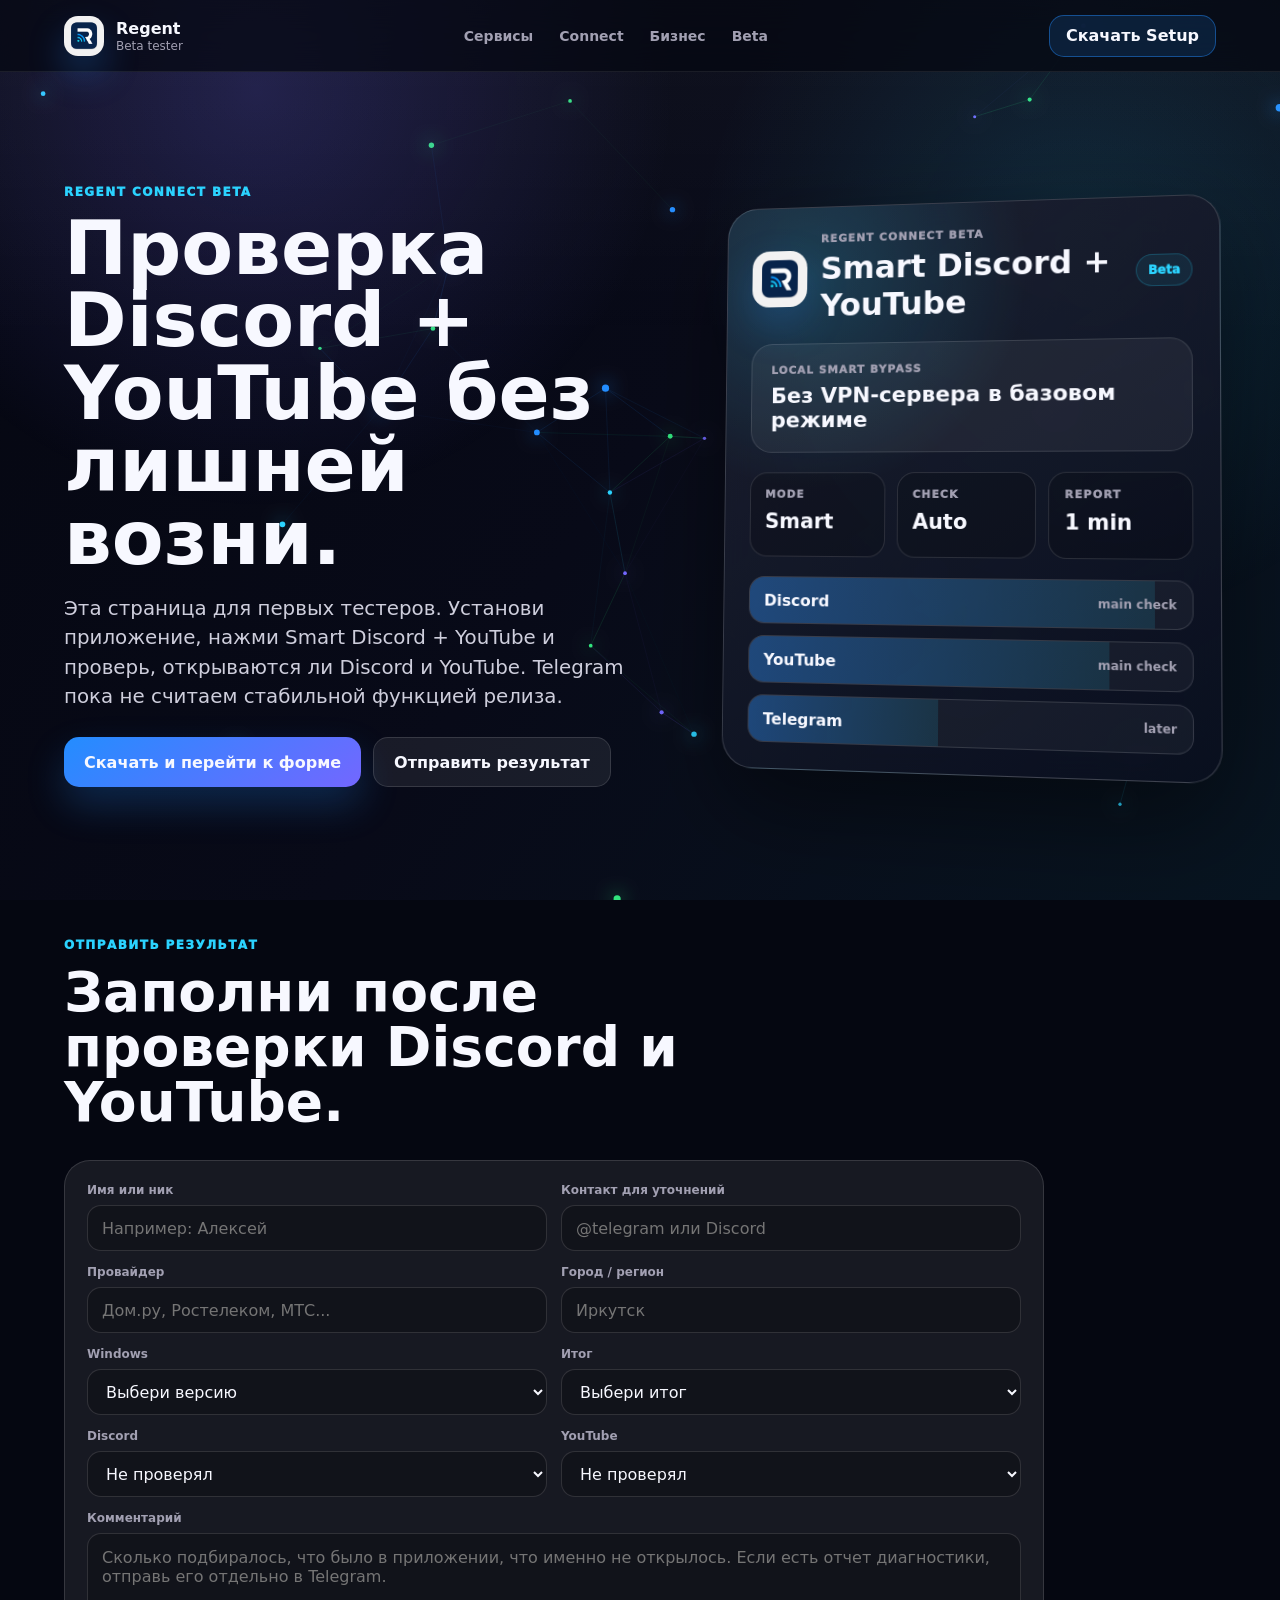
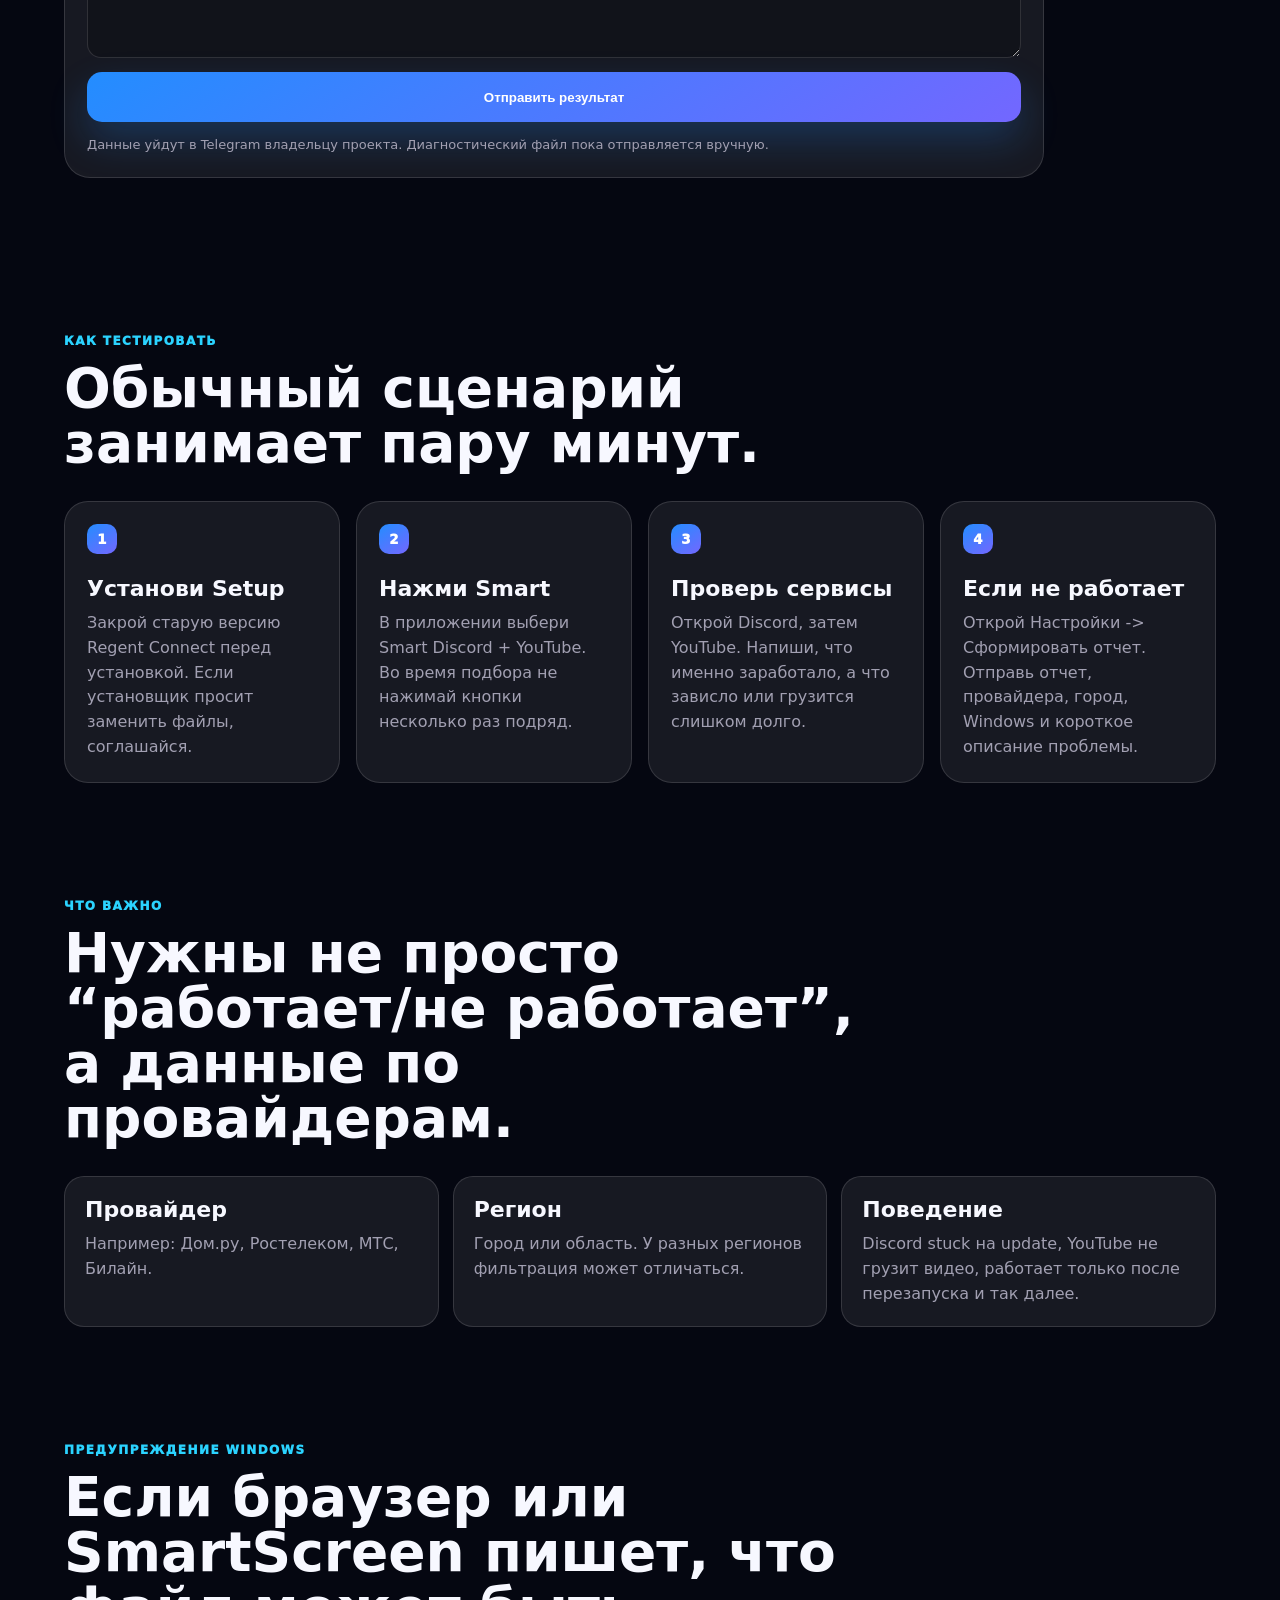
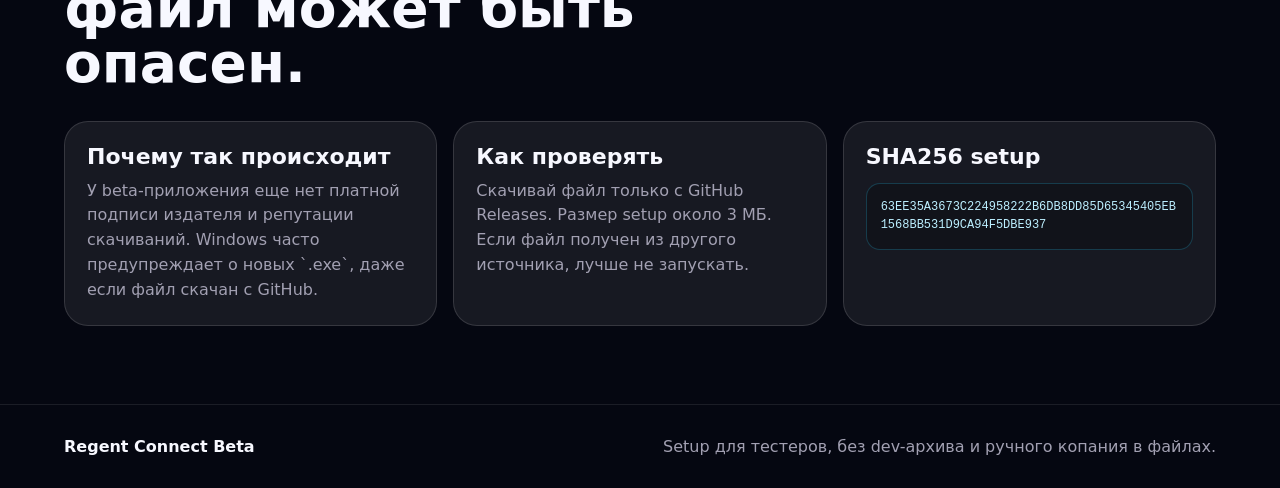
==== commit 64c6a9e5: "Add files via upload" ====
--- a/beta.html
+++ b/beta.html
@@ -23,30 +23,43 @@
       <a href="index.html#business">Бизнес</a>
       <a href="beta.html">Beta</a>
     </nav>
-    <a class="nav-action" href="https://github.com/skylerthecreatator/regent-connect/releases/download/beta-0.37/RegentConnect-Setup-x64.exe" data-download-report>Скачать Setup</a>
+    <a class="nav-action" href="https://github.com/skylerthecreatator/regent-connect/releases/download/beta-0.38/RegentConnect-Setup-x64.exe" data-download-report>Скачать Setup</a>
   </header>
 
   <main>
     <section class="tester-hero">
       <div>
-        <img class="hero-wordmark tester" src="assets/brand/regent-connect-wordmark.png" alt="Regent Connect">
         <p class="eyebrow">Regent Connect Beta</p>
         <h1>Проверка Discord + YouTube без лишней возни.</h1>
         <p class="lead">Эта страница для первых тестеров. Установи приложение, нажми Smart Discord + YouTube и проверь, открываются ли Discord и YouTube. Telegram пока не считаем стабильной функцией релиза.</p>
         <div class="hero-actions">
-          <a class="button primary" href="https://github.com/skylerthecreatator/regent-connect/releases/download/beta-0.37/RegentConnect-Setup-x64.exe" data-download-report>Скачать и перейти к форме</a>
+          <a class="button primary" href="https://github.com/skylerthecreatator/regent-connect/releases/download/beta-0.38/RegentConnect-Setup-x64.exe" data-download-report>Скачать и перейти к форме</a>
           <a class="button secondary" href="#send-result">Отправить результат</a>
         </div>
       </div>
 
-      <section class="tester-card">
-        <small>Beta focus</small>
-        <strong>Discord + YouTube</strong>
-        <span>Smart подбор стратегий, локальный обход, без VPN-сервера в базовом режиме.</span>
-        <div class="tester-status">
-          <b>Discord</b><i>основная проверка</i>
-          <b>YouTube</b><i>основная проверка</i>
-          <b>Telegram</b><i>позже</i>
+      <section class="beta-preview-panel" aria-label="Regent Connect preview">
+        <div class="preview-head">
+          <img src="assets/brand/regent-connect-icon.png" alt="">
+          <div>
+            <small>Regent Connect beta</small>
+            <strong>Smart Discord + YouTube</strong>
+          </div>
+          <span>Beta</span>
+        </div>
+        <div class="preview-status">
+          <small>Local smart bypass</small>
+          <b>Без VPN-сервера в базовом режиме</b>
+        </div>
+        <div class="preview-metrics">
+          <article><small>Mode</small><b>Smart</b></article>
+          <article><small>Check</small><b>Auto</b></article>
+          <article><small>Report</small><b>1 min</b></article>
+        </div>
+        <div class="preview-routes">
+          <div style="--w: 92%"><b>Discord</b><span>main check</span></div>
+          <div style="--w: 82%"><b>YouTube</b><span>main check</span></div>
+          <div style="--w: 44%"><b>Telegram</b><span>later</span></div>
         </div>
       </section>
     </section>
@@ -179,7 +192,7 @@
         </article>
         <article>
           <b>SHA256 setup</b>
-          <code>53AD360CADD1D687E84FEAD3949A7DDA194C33C69BAE65050359E7057321F335</code>
+          <code>63EE35A3673C224958222B6DB8DD85D65345405EB1568BB531D9CA94F5DBE937</code>
         </article>
       </div>
     </section>
@@ -194,3 +207,4 @@
 </body>
 </html>
 
+
--- a/styles.css
+++ b/styles.css
@@ -283,6 +283,136 @@
   transform: perspective(980px) rotateY(-6deg) rotateX(2deg);
 }
 
+.beta-preview-panel {
+  min-height: 470px;
+  padding: 26px;
+  display: grid;
+  align-content: space-between;
+  gap: 20px;
+  border: 1px solid rgba(255,255,255,.18);
+  border-radius: 32px;
+  background:
+    radial-gradient(circle at 18% 12%, rgba(43, 211, 255, .18), transparent 34%),
+    linear-gradient(145deg, rgba(28, 32, 48, .94), rgba(9, 14, 30, .88));
+  box-shadow: 0 38px 96px rgba(0,0,0,.45);
+  backdrop-filter: blur(16px);
+  transform: perspective(1050px) rotateY(-7deg) rotateX(2deg);
+  transform-origin: center;
+}
+
+.preview-head {
+  display: grid;
+  grid-template-columns: 58px 1fr auto;
+  align-items: center;
+  gap: 14px;
+}
+
+.preview-head img {
+  width: 58px;
+  height: 58px;
+  border-radius: 18px;
+  object-fit: cover;
+  box-shadow: 0 18px 44px rgba(35, 141, 255, .22);
+}
+
+.preview-head small,
+.preview-status small,
+.preview-metrics small {
+  display: block;
+  color: var(--muted);
+  text-transform: uppercase;
+  letter-spacing: .1em;
+  font-size: 11px;
+  font-weight: 950;
+}
+
+.preview-head strong {
+  display: block;
+  margin-top: 5px;
+  font-size: clamp(22px, 2.5vw, 32px);
+}
+
+.preview-head > span {
+  padding: 8px 11px;
+  border: 1px solid rgba(43, 211, 255, .22);
+  border-radius: 999px;
+  color: var(--cyan);
+  background: rgba(43, 211, 255, .08);
+  font-size: 12px;
+  font-weight: 950;
+}
+
+.preview-status {
+  padding: 20px;
+  border: 1px solid rgba(255,255,255,.12);
+  border-radius: 22px;
+  background: rgba(255,255,255,.055);
+}
+
+.preview-status b {
+  display: block;
+  margin-top: 7px;
+  font-size: 22px;
+}
+
+.preview-metrics {
+  display: grid;
+  grid-template-columns: repeat(3, minmax(0, 1fr));
+  gap: 12px;
+}
+
+.preview-metrics article {
+  min-height: 86px;
+  padding: 15px;
+  border: 1px solid rgba(255,255,255,.12);
+  border-radius: 18px;
+  background: rgba(0,0,0,.18);
+}
+
+.preview-metrics b {
+  display: block;
+  margin-top: 9px;
+  font-size: 21px;
+}
+
+.preview-routes {
+  display: grid;
+  gap: 12px;
+}
+
+.preview-routes div {
+  position: relative;
+  overflow: hidden;
+  min-height: 48px;
+  padding: 0 15px;
+  display: flex;
+  align-items: center;
+  justify-content: space-between;
+  border: 1px solid rgba(255,255,255,.13);
+  border-radius: 16px;
+  background: rgba(255,255,255,.045);
+}
+
+.preview-routes div::before {
+  content: "";
+  position: absolute;
+  inset: 0 auto 0 0;
+  width: var(--w);
+  background: linear-gradient(90deg, rgba(35,141,255,.36), rgba(43,211,255,.12));
+}
+
+.preview-routes b,
+.preview-routes span {
+  position: relative;
+  z-index: 1;
+}
+
+.preview-routes span {
+  color: var(--muted);
+  font-size: 12px;
+  font-weight: 900;
+}
+
 .tester-card small {
   color: var(--muted);
   text-transform: uppercase;
@@ -1015,10 +1145,8 @@
   .beta {
     grid-template-columns: 1fr;
   }
-  .product-window {
-    transform: none;
-  }
-  .tester-card {
+  .product-window,
+  .beta-preview-panel {
     transform: none;
   }
   .product-grid,
@@ -1047,6 +1175,25 @@
     min-height: auto;
     grid-template-columns: 1fr;
     border-radius: 24px;
+  }
+  .beta-preview-panel {
+    min-height: auto;
+    padding: 18px;
+    border-radius: 24px;
+  }
+  .preview-head {
+    grid-template-columns: 48px 1fr;
+  }
+  .preview-head > span {
+    display: none;
+  }
+  .preview-head img {
+    width: 48px;
+    height: 48px;
+    border-radius: 15px;
+  }
+  .preview-metrics {
+    grid-template-columns: 1fr;
   }
   .product-window aside {
     display: none;
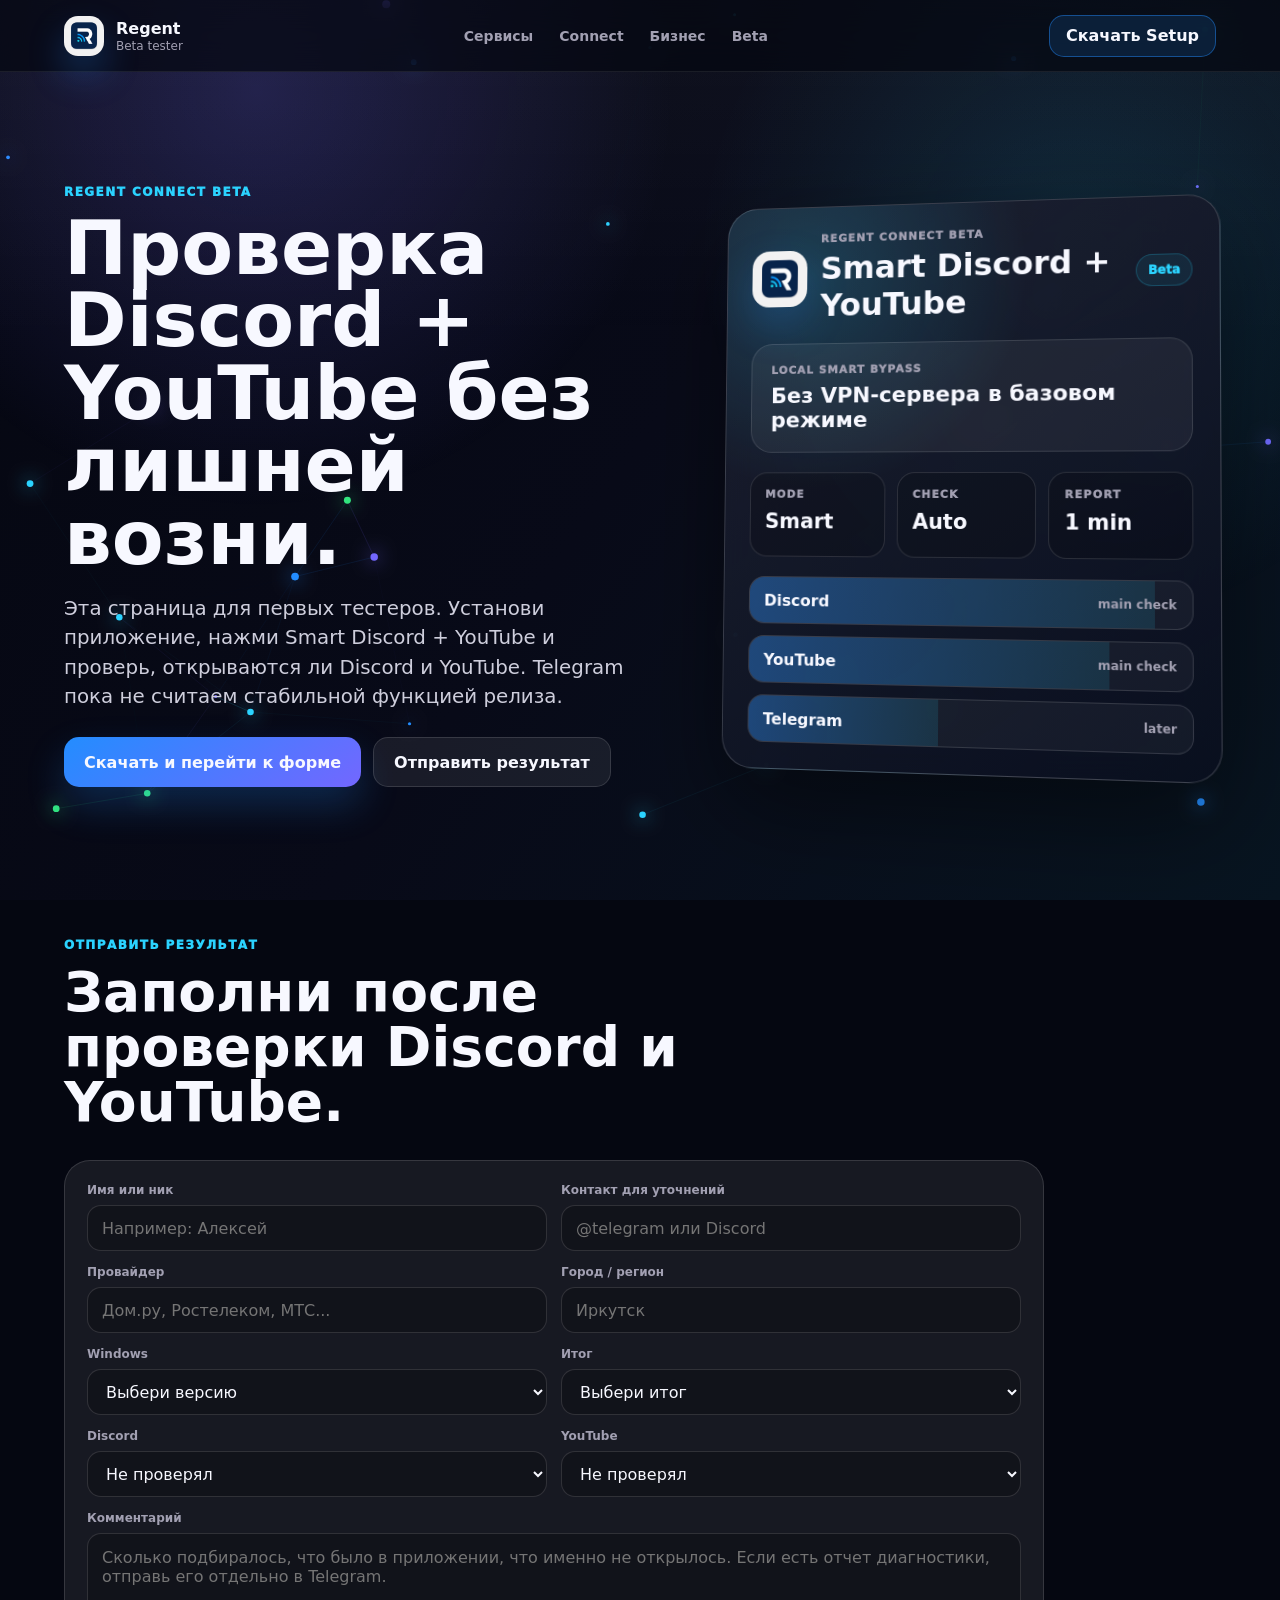
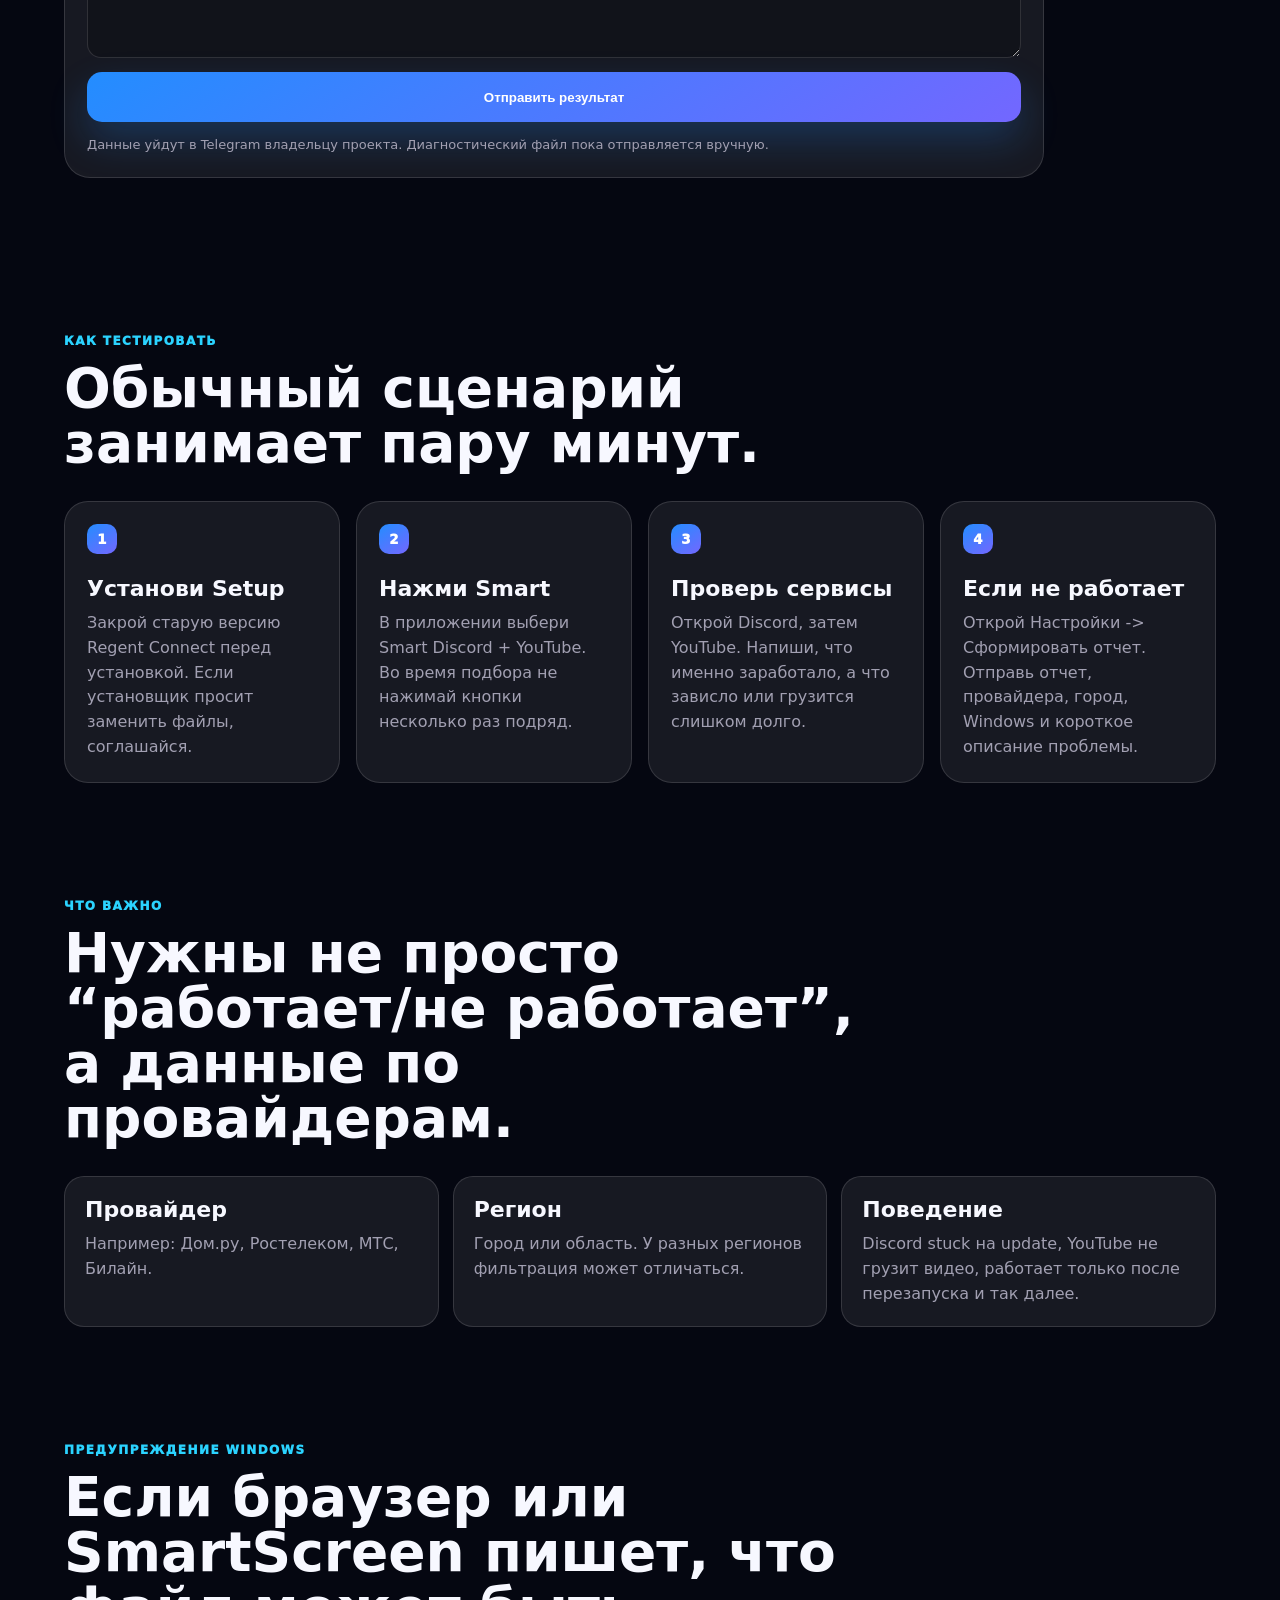
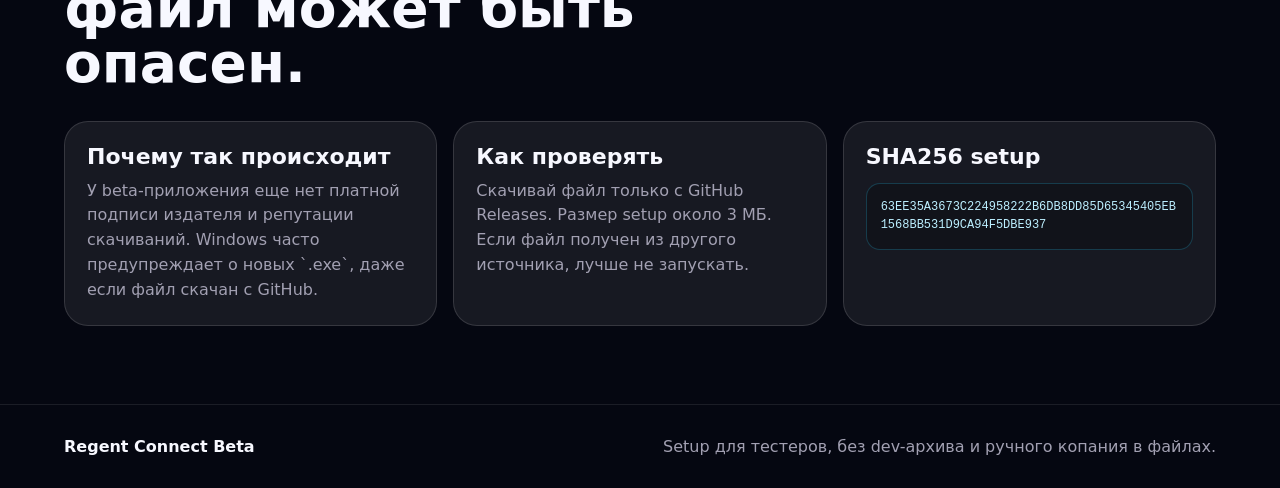
==== commit 62b5874c: "Update beta.html" ====
--- a/beta.html
+++ b/beta.html
@@ -1,210 +1,210 @@
-﻿<!doctype html>
-<html lang="ru">
-<head>
-  <meta charset="utf-8">
-  <meta name="viewport" content="width=device-width, initial-scale=1">
-  <title>Regent Connect Beta - инструкция тестера</title>
-  <meta name="description" content="Как протестировать Regent Connect Beta и отправить отчет, если Discord или YouTube не заработали.">
-  <link rel="icon" href="assets/brand/favicon.ico">
-  <link rel="apple-touch-icon" href="assets/brand/regent-connect-icon.png">
-  <link rel="stylesheet" href="styles.css">
-</head>
-<body class="tester-page">
-  <canvas id="network-canvas" aria-hidden="true"></canvas>
-
-  <header class="nav-shell">
-    <a class="brand" href="index.html" aria-label="Regent">
-      <span class="brand-mark image"><img src="assets/brand/regent-connect-icon.png" alt=""></span>
-      <span><b>Regent</b><small>Beta tester</small></span>
-    </a>
-    <nav>
-      <a href="index.html#products">Сервисы</a>
-      <a href="index.html#connect">Connect</a>
-      <a href="index.html#business">Бизнес</a>
-      <a href="beta.html">Beta</a>
-    </nav>
-    <a class="nav-action" href="https://github.com/skylerthecreatator/regent-connect/releases/download/beta-0.38/RegentConnect-Setup-x64.exe" data-download-report>Скачать Setup</a>
-  </header>
-
-  <main>
-    <section class="tester-hero">
-      <div>
-        <p class="eyebrow">Regent Connect Beta</p>
-        <h1>Проверка Discord + YouTube без лишней возни.</h1>
-        <p class="lead">Эта страница для первых тестеров. Установи приложение, нажми Smart Discord + YouTube и проверь, открываются ли Discord и YouTube. Telegram пока не считаем стабильной функцией релиза.</p>
-        <div class="hero-actions">
-          <a class="button primary" href="https://github.com/skylerthecreatator/regent-connect/releases/download/beta-0.38/RegentConnect-Setup-x64.exe" data-download-report>Скачать и перейти к форме</a>
-          <a class="button secondary" href="#send-result">Отправить результат</a>
-        </div>
-      </div>
-
-      <section class="beta-preview-panel" aria-label="Regent Connect preview">
-        <div class="preview-head">
-          <img src="assets/brand/regent-connect-icon.png" alt="">
-          <div>
-            <small>Regent Connect beta</small>
-            <strong>Smart Discord + YouTube</strong>
-          </div>
-          <span>Beta</span>
-        </div>
-        <div class="preview-status">
-          <small>Local smart bypass</small>
-          <b>Без VPN-сервера в базовом режиме</b>
-        </div>
-        <div class="preview-metrics">
-          <article><small>Mode</small><b>Smart</b></article>
-          <article><small>Check</small><b>Auto</b></article>
-          <article><small>Report</small><b>1 min</b></article>
-        </div>
-        <div class="preview-routes">
-          <div style="--w: 92%"><b>Discord</b><span>main check</span></div>
-          <div style="--w: 82%"><b>YouTube</b><span>main check</span></div>
-          <div style="--w: 44%"><b>Telegram</b><span>later</span></div>
-        </div>
-      </section>
-    </section>
-
-    <section class="tester-section compact" id="send-result">
-      <div class="section-head">
-        <p class="eyebrow">Отправить результат</p>
-        <h2>Заполни после проверки Discord и YouTube.</h2>
-      </div>
-      <form class="report-form" id="beta-report-form">
-        <label>
-          <span>Имя или ник</span>
-          <input name="name" autocomplete="name" placeholder="Например: Алексей">
-        </label>
-        <label>
-          <span>Контакт для уточнений</span>
-          <input name="contact" autocomplete="off" placeholder="@telegram или Discord">
-        </label>
-        <label>
-          <span>Провайдер</span>
-          <input name="provider" required placeholder="Дом.ру, Ростелеком, МТС...">
-        </label>
-        <label>
-          <span>Город / регион</span>
-          <input name="city" required placeholder="Иркутск">
-        </label>
-        <label>
-          <span>Windows</span>
-          <select name="windows" required>
-            <option value="">Выбери версию</option>
-            <option>Windows 11</option>
-            <option>Windows 10</option>
-            <option>Другое / не знаю</option>
-          </select>
-        </label>
-        <label>
-          <span>Итог</span>
-          <select name="result" required>
-            <option value="">Выбери итог</option>
-            <option>Все заработало</option>
-            <option>Заработало не с первого раза</option>
-            <option>Работает только Discord</option>
-            <option>Работает только YouTube</option>
-            <option>Не заработало</option>
-            <option>Не удалось установить</option>
-          </select>
-        </label>
-        <label>
-          <span>Discord</span>
-          <select name="discord">
-            <option>Не проверял</option>
-            <option>Работает</option>
-            <option>Не работает</option>
-            <option>Долго подключается</option>
-          </select>
-        </label>
-        <label>
-          <span>YouTube</span>
-          <select name="youtube">
-            <option>Не проверял</option>
-            <option>Работает</option>
-            <option>Не работает</option>
-            <option>Глючит качество / 4K</option>
-          </select>
-        </label>
-        <label class="wide">
-          <span>Комментарий</span>
-          <textarea name="details" rows="5" placeholder="Сколько подбиралось, что было в приложении, что именно не открылось. Если есть отчет диагностики, отправь его отдельно в Telegram."></textarea>
-        </label>
-        <button class="button primary" type="submit">Отправить результат</button>
-        <p class="form-status" id="report-form-status">Данные уйдут в Telegram владельцу проекта. Диагностический файл пока отправляется вручную.</p>
-      </form>
-    </section>
-
-    <section class="tester-section">
-      <div class="section-head">
-        <p class="eyebrow">Как тестировать</p>
-        <h2>Обычный сценарий занимает пару минут.</h2>
-      </div>
-
-      <div class="tester-grid">
-        <article>
-          <small>1</small>
-          <b>Установи Setup</b>
-          <span>Закрой старую версию Regent Connect перед установкой. Если установщик просит заменить файлы, соглашайся.</span>
-        </article>
-        <article>
-          <small>2</small>
-          <b>Нажми Smart</b>
-          <span>В приложении выбери Smart Discord + YouTube. Во время подбора не нажимай кнопки несколько раз подряд.</span>
-        </article>
-        <article>
-          <small>3</small>
-          <b>Проверь сервисы</b>
-          <span>Открой Discord, затем YouTube. Напиши, что именно заработало, а что зависло или грузится слишком долго.</span>
-        </article>
-        <article id="report">
-          <small>4</small>
-          <b>Если не работает</b>
-          <span>Открой Настройки -> Сформировать отчет. Отправь отчет, провайдера, город, Windows и короткое описание проблемы.</span>
-        </article>
-      </div>
-    </section>
-
-    <section class="tester-section compact">
-      <div class="section-head">
-        <p class="eyebrow">Что важно</p>
-        <h2>Нужны не просто “работает/не работает”, а данные по провайдерам.</h2>
-      </div>
-      <div class="why-grid">
-        <article><b>Провайдер</b><span>Например: Дом.ру, Ростелеком, МТС, Билайн.</span></article>
-        <article><b>Регион</b><span>Город или область. У разных регионов фильтрация может отличаться.</span></article>
-        <article><b>Поведение</b><span>Discord stuck на update, YouTube не грузит видео, работает только после перезапуска и так далее.</span></article>
-      </div>
-    </section>
-
-    <section class="tester-section compact" id="safety">
-      <div class="section-head">
-        <p class="eyebrow">Предупреждение Windows</p>
-        <h2>Если браузер или SmartScreen пишет, что файл может быть опасен.</h2>
-      </div>
-      <div class="trust-grid">
-        <article>
-          <b>Почему так происходит</b>
-          <span>У beta-приложения еще нет платной подписи издателя и репутации скачиваний. Windows часто предупреждает о новых `.exe`, даже если файл скачан с GitHub.</span>
-        </article>
-        <article>
-          <b>Как проверять</b>
-          <span>Скачивай файл только с GitHub Releases. Размер setup около 3 МБ. Если файл получен из другого источника, лучше не запускать.</span>
-        </article>
-        <article>
-          <b>SHA256 setup</b>
-          <code>63EE35A3673C224958222B6DB8DD85D65345405EB1568BB531D9CA94F5DBE937</code>
-        </article>
-      </div>
-    </section>
-  </main>
-
-  <footer>
-    <b>Regent Connect Beta</b>
-    <span>Setup для тестеров, без dev-архива и ручного копания в файлах.</span>
-  </footer>
-
-  <script src="site.js"></script>
-</body>
-</html>
-
-
+﻿<!doctype html>
+<html lang="ru">
+<head>
+  <meta charset="utf-8">
+  <meta name="viewport" content="width=device-width, initial-scale=1">
+  <title>Regent Connect Beta - инструкция тестера</title>
+  <meta name="description" content="Как протестировать Regent Connect Beta и отправить отчет, если Discord или YouTube не заработали.">
+  <link rel="icon" href="assets/brand/favicon.ico">
+  <link rel="apple-touch-icon" href="assets/brand/regent-connect-icon.png">
+  <link rel="stylesheet" href="styles.css">
+</head>
+<body class="tester-page">
+  <canvas id="network-canvas" aria-hidden="true"></canvas>
+
+  <header class="nav-shell">
+    <a class="brand" href="index.html" aria-label="Regent">
+      <span class="brand-mark image"><img src="assets/brand/regent-connect-icon.png" alt=""></span>
+      <span><b>Regent</b><small>Beta tester</small></span>
+    </a>
+    <nav>
+      <a href="index.html#products">Сервисы</a>
+      <a href="index.html#connect">Connect</a>
+      <a href="index.html#business">Бизнес</a>
+      <a href="beta.html">Beta</a>
+    </nav>
+    <a class="nav-action" href="https://github.com/skylerthecreatator/regent-connect/releases/download/beta-0.36/RegentConnect-Setup-x64.exe" data-download-report>Скачать Setup</a>
+  </header>
+
+  <main>
+    <section class="tester-hero">
+      <div>
+        <p class="eyebrow">Regent Connect Beta</p>
+        <h1>Проверка Discord + YouTube без лишней возни.</h1>
+        <p class="lead">Эта страница для первых тестеров. Установи приложение, нажми Smart Discord + YouTube и проверь, открываются ли Discord и YouTube. Telegram пока не считаем стабильной функцией релиза.</p>
+        <div class="hero-actions">
+          <a class="button primary" href="https://github.com/skylerthecreatator/regent-connect/releases/download/beta-0.36/RegentConnect-Setup-x64.exe" data-download-report>Скачать и перейти к форме</a>
+          <a class="button secondary" href="#send-result">Отправить результат</a>
+        </div>
+      </div>
+
+      <section class="beta-preview-panel" aria-label="Regent Connect preview">
+        <div class="preview-head">
+          <img src="assets/brand/regent-connect-icon.png" alt="">
+          <div>
+            <small>Regent Connect beta</small>
+            <strong>Smart Discord + YouTube</strong>
+          </div>
+          <span>Beta</span>
+        </div>
+        <div class="preview-status">
+          <small>Local smart bypass</small>
+          <b>Без VPN-сервера в базовом режиме</b>
+        </div>
+        <div class="preview-metrics">
+          <article><small>Mode</small><b>Smart</b></article>
+          <article><small>Check</small><b>Auto</b></article>
+          <article><small>Report</small><b>1 min</b></article>
+        </div>
+        <div class="preview-routes">
+          <div style="--w: 92%"><b>Discord</b><span>main check</span></div>
+          <div style="--w: 82%"><b>YouTube</b><span>main check</span></div>
+          <div style="--w: 44%"><b>Telegram</b><span>later</span></div>
+        </div>
+      </section>
+    </section>
+
+    <section class="tester-section compact" id="send-result">
+      <div class="section-head">
+        <p class="eyebrow">Отправить результат</p>
+        <h2>Заполни после проверки Discord и YouTube.</h2>
+      </div>
+      <form class="report-form" id="beta-report-form">
+        <label>
+          <span>Имя или ник</span>
+          <input name="name" autocomplete="name" placeholder="Например: Алексей">
+        </label>
+        <label>
+          <span>Контакт для уточнений</span>
+          <input name="contact" autocomplete="off" placeholder="@telegram или Discord">
+        </label>
+        <label>
+          <span>Провайдер</span>
+          <input name="provider" required placeholder="Дом.ру, Ростелеком, МТС...">
+        </label>
+        <label>
+          <span>Город / регион</span>
+          <input name="city" required placeholder="Иркутск">
+        </label>
+        <label>
+          <span>Windows</span>
+          <select name="windows" required>
+            <option value="">Выбери версию</option>
+            <option>Windows 11</option>
+            <option>Windows 10</option>
+            <option>Другое / не знаю</option>
+          </select>
+        </label>
+        <label>
+          <span>Итог</span>
+          <select name="result" required>
+            <option value="">Выбери итог</option>
+            <option>Все заработало</option>
+            <option>Заработало не с первого раза</option>
+            <option>Работает только Discord</option>
+            <option>Работает только YouTube</option>
+            <option>Не заработало</option>
+            <option>Не удалось установить</option>
+          </select>
+        </label>
+        <label>
+          <span>Discord</span>
+          <select name="discord">
+            <option>Не проверял</option>
+            <option>Работает</option>
+            <option>Не работает</option>
+            <option>Долго подключается</option>
+          </select>
+        </label>
+        <label>
+          <span>YouTube</span>
+          <select name="youtube">
+            <option>Не проверял</option>
+            <option>Работает</option>
+            <option>Не работает</option>
+            <option>Глючит качество / 4K</option>
+          </select>
+        </label>
+        <label class="wide">
+          <span>Комментарий</span>
+          <textarea name="details" rows="5" placeholder="Сколько подбиралось, что было в приложении, что именно не открылось. Если есть отчет диагностики, отправь его отдельно в Telegram."></textarea>
+        </label>
+        <button class="button primary" type="submit">Отправить результат</button>
+        <p class="form-status" id="report-form-status">Данные уйдут в Telegram владельцу проекта. Диагностический файл пока отправляется вручную.</p>
+      </form>
+    </section>
+
+    <section class="tester-section">
+      <div class="section-head">
+        <p class="eyebrow">Как тестировать</p>
+        <h2>Обычный сценарий занимает пару минут.</h2>
+      </div>
+
+      <div class="tester-grid">
+        <article>
+          <small>1</small>
+          <b>Установи Setup</b>
+          <span>Закрой старую версию Regent Connect перед установкой. Если установщик просит заменить файлы, соглашайся.</span>
+        </article>
+        <article>
+          <small>2</small>
+          <b>Нажми Smart</b>
+          <span>В приложении выбери Smart Discord + YouTube. Во время подбора не нажимай кнопки несколько раз подряд.</span>
+        </article>
+        <article>
+          <small>3</small>
+          <b>Проверь сервисы</b>
+          <span>Открой Discord, затем YouTube. Напиши, что именно заработало, а что зависло или грузится слишком долго.</span>
+        </article>
+        <article id="report">
+          <small>4</small>
+          <b>Если не работает</b>
+          <span>Открой Настройки -> Сформировать отчет. Отправь отчет, провайдера, город, Windows и короткое описание проблемы.</span>
+        </article>
+      </div>
+    </section>
+
+    <section class="tester-section compact">
+      <div class="section-head">
+        <p class="eyebrow">Что важно</p>
+        <h2>Нужны не просто “работает/не работает”, а данные по провайдерам.</h2>
+      </div>
+      <div class="why-grid">
+        <article><b>Провайдер</b><span>Например: Дом.ру, Ростелеком, МТС, Билайн.</span></article>
+        <article><b>Регион</b><span>Город или область. У разных регионов фильтрация может отличаться.</span></article>
+        <article><b>Поведение</b><span>Discord stuck на update, YouTube не грузит видео, работает только после перезапуска и так далее.</span></article>
+      </div>
+    </section>
+
+    <section class="tester-section compact" id="safety">
+      <div class="section-head">
+        <p class="eyebrow">Предупреждение Windows</p>
+        <h2>Если браузер или SmartScreen пишет, что файл может быть опасен.</h2>
+      </div>
+      <div class="trust-grid">
+        <article>
+          <b>Почему так происходит</b>
+          <span>У beta-приложения еще нет платной подписи издателя и репутации скачиваний. Windows часто предупреждает о новых `.exe`, даже если файл скачан с GitHub.</span>
+        </article>
+        <article>
+          <b>Как проверять</b>
+          <span>Скачивай файл только с GitHub Releases. Размер setup около 3 МБ. Если файл получен из другого источника, лучше не запускать.</span>
+        </article>
+        <article>
+          <b>SHA256 setup</b>
+          <code>63EE35A3673C224958222B6DB8DD85D65345405EB1568BB531D9CA94F5DBE937</code>
+        </article>
+      </div>
+    </section>
+  </main>
+
+  <footer>
+    <b>Regent Connect Beta</b>
+    <span>Setup для тестеров, без dev-архива и ручного копания в файлах.</span>
+  </footer>
+
+  <script src="site.js"></script>
+</body>
+</html>
+
+
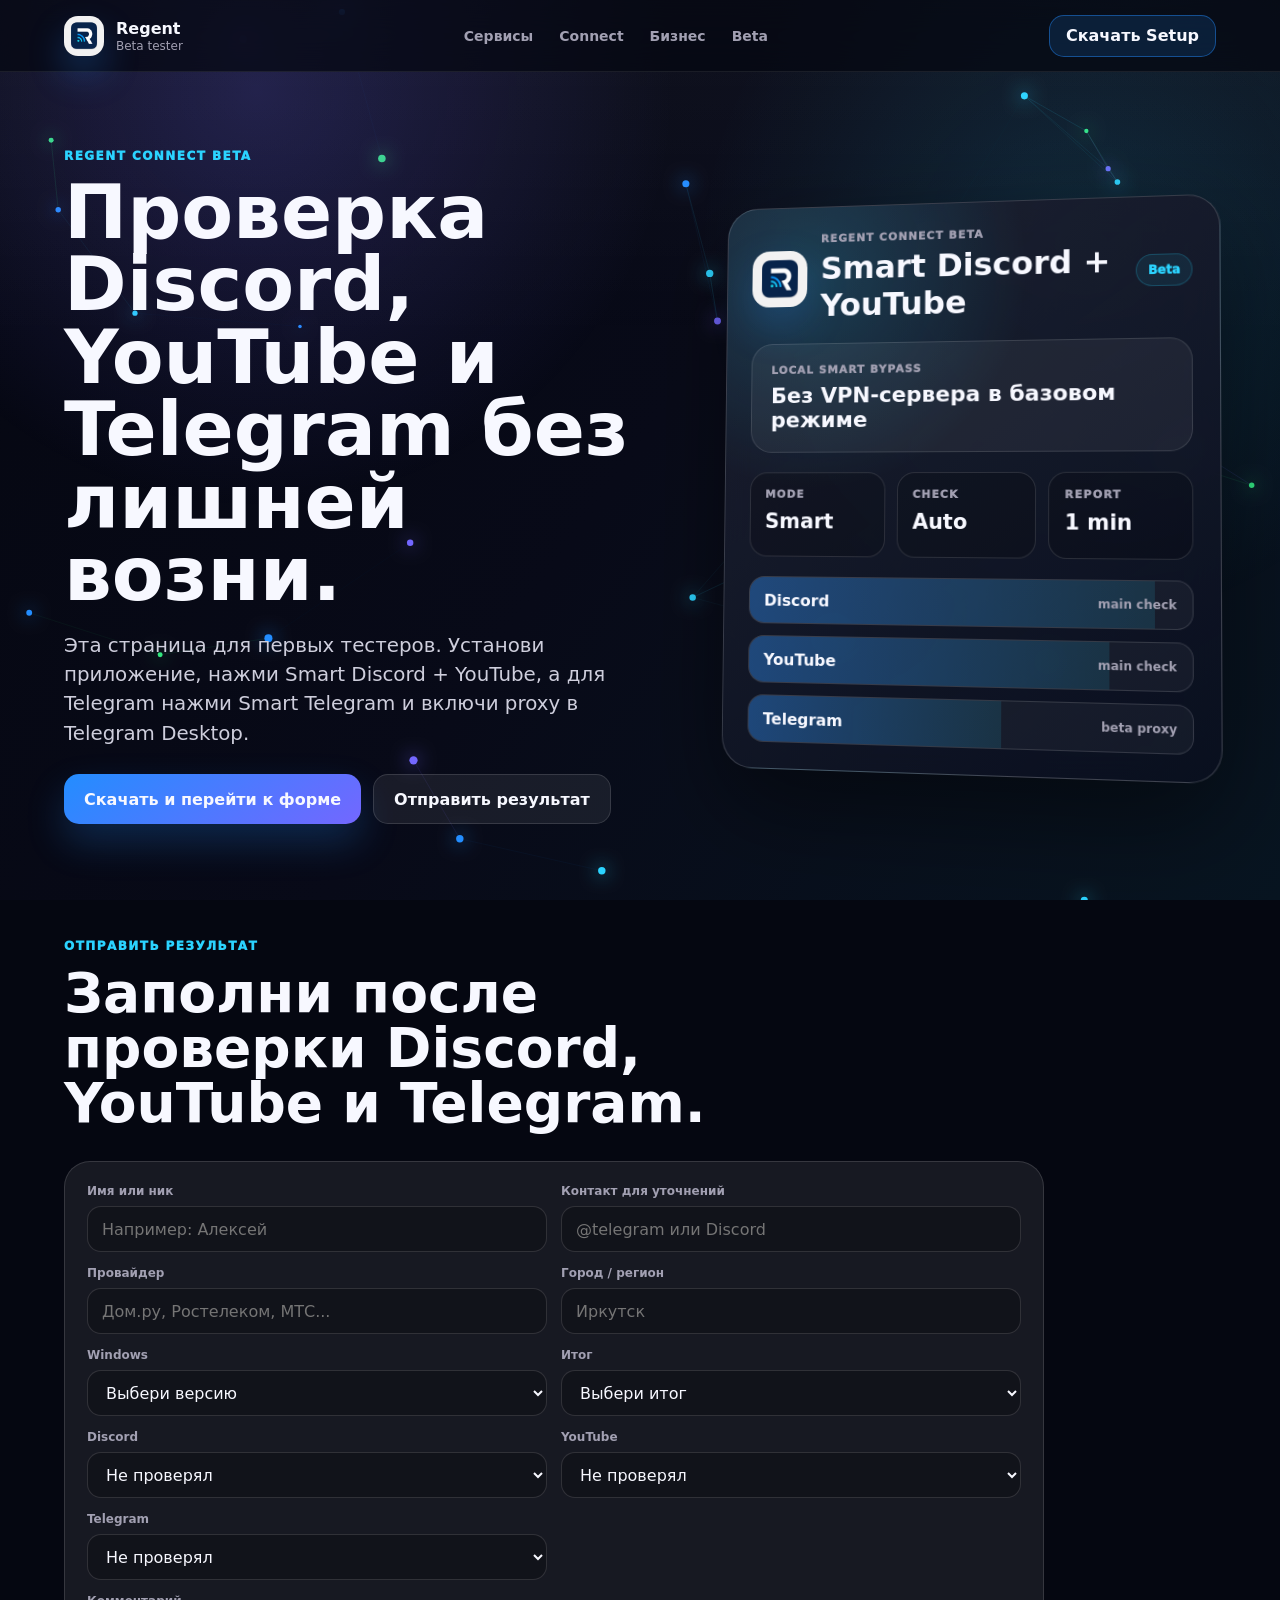
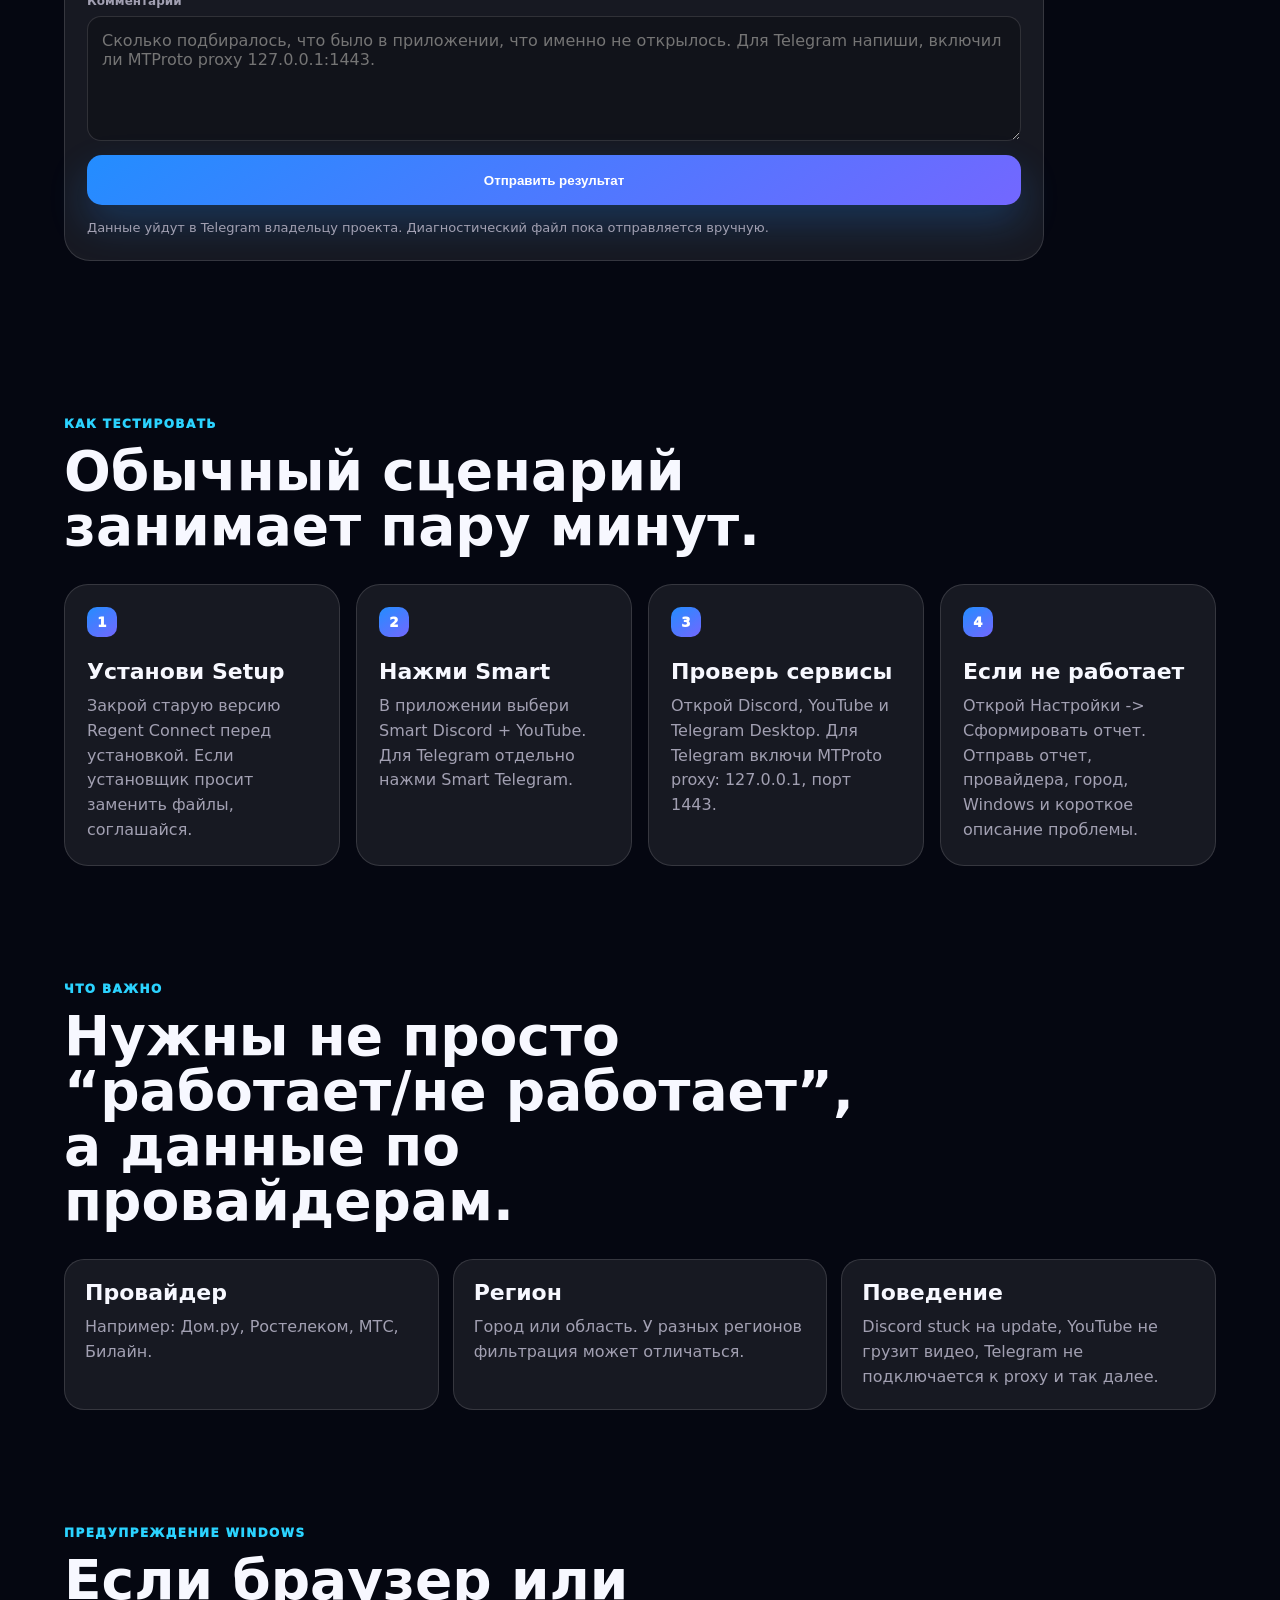
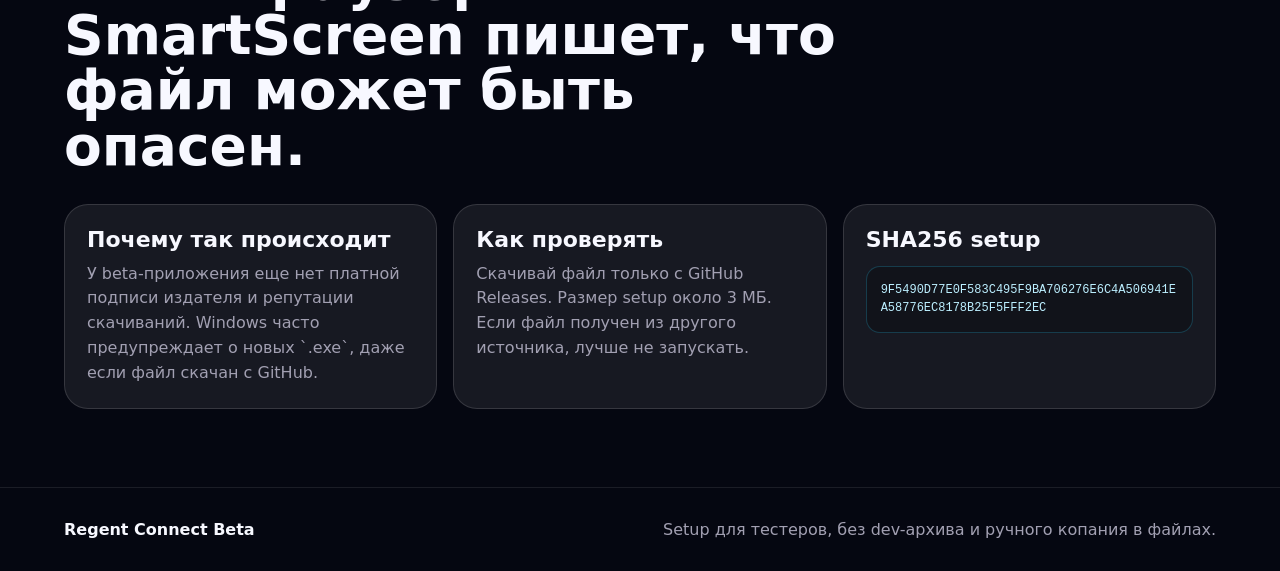
==== commit 045573b2: "Add files via upload" ====
--- a/beta.html
+++ b/beta.html
@@ -1,210 +1,224 @@
-﻿<!doctype html>
-<html lang="ru">
-<head>
-  <meta charset="utf-8">
-  <meta name="viewport" content="width=device-width, initial-scale=1">
-  <title>Regent Connect Beta - инструкция тестера</title>
-  <meta name="description" content="Как протестировать Regent Connect Beta и отправить отчет, если Discord или YouTube не заработали.">
-  <link rel="icon" href="assets/brand/favicon.ico">
-  <link rel="apple-touch-icon" href="assets/brand/regent-connect-icon.png">
-  <link rel="stylesheet" href="styles.css">
-</head>
-<body class="tester-page">
-  <canvas id="network-canvas" aria-hidden="true"></canvas>
-
-  <header class="nav-shell">
-    <a class="brand" href="index.html" aria-label="Regent">
-      <span class="brand-mark image"><img src="assets/brand/regent-connect-icon.png" alt=""></span>
-      <span><b>Regent</b><small>Beta tester</small></span>
-    </a>
-    <nav>
-      <a href="index.html#products">Сервисы</a>
-      <a href="index.html#connect">Connect</a>
-      <a href="index.html#business">Бизнес</a>
-      <a href="beta.html">Beta</a>
-    </nav>
-    <a class="nav-action" href="https://github.com/skylerthecreatator/regent-connect/releases/download/beta-0.36/RegentConnect-Setup-x64.exe" data-download-report>Скачать Setup</a>
-  </header>
-
-  <main>
-    <section class="tester-hero">
-      <div>
-        <p class="eyebrow">Regent Connect Beta</p>
-        <h1>Проверка Discord + YouTube без лишней возни.</h1>
-        <p class="lead">Эта страница для первых тестеров. Установи приложение, нажми Smart Discord + YouTube и проверь, открываются ли Discord и YouTube. Telegram пока не считаем стабильной функцией релиза.</p>
-        <div class="hero-actions">
-          <a class="button primary" href="https://github.com/skylerthecreatator/regent-connect/releases/download/beta-0.36/RegentConnect-Setup-x64.exe" data-download-report>Скачать и перейти к форме</a>
-          <a class="button secondary" href="#send-result">Отправить результат</a>
-        </div>
-      </div>
-
-      <section class="beta-preview-panel" aria-label="Regent Connect preview">
-        <div class="preview-head">
-          <img src="assets/brand/regent-connect-icon.png" alt="">
-          <div>
-            <small>Regent Connect beta</small>
-            <strong>Smart Discord + YouTube</strong>
-          </div>
-          <span>Beta</span>
-        </div>
-        <div class="preview-status">
-          <small>Local smart bypass</small>
-          <b>Без VPN-сервера в базовом режиме</b>
-        </div>
-        <div class="preview-metrics">
-          <article><small>Mode</small><b>Smart</b></article>
-          <article><small>Check</small><b>Auto</b></article>
-          <article><small>Report</small><b>1 min</b></article>
-        </div>
-        <div class="preview-routes">
-          <div style="--w: 92%"><b>Discord</b><span>main check</span></div>
-          <div style="--w: 82%"><b>YouTube</b><span>main check</span></div>
-          <div style="--w: 44%"><b>Telegram</b><span>later</span></div>
-        </div>
-      </section>
-    </section>
-
-    <section class="tester-section compact" id="send-result">
-      <div class="section-head">
-        <p class="eyebrow">Отправить результат</p>
-        <h2>Заполни после проверки Discord и YouTube.</h2>
-      </div>
-      <form class="report-form" id="beta-report-form">
-        <label>
-          <span>Имя или ник</span>
-          <input name="name" autocomplete="name" placeholder="Например: Алексей">
-        </label>
-        <label>
-          <span>Контакт для уточнений</span>
-          <input name="contact" autocomplete="off" placeholder="@telegram или Discord">
-        </label>
-        <label>
-          <span>Провайдер</span>
-          <input name="provider" required placeholder="Дом.ру, Ростелеком, МТС...">
-        </label>
-        <label>
-          <span>Город / регион</span>
-          <input name="city" required placeholder="Иркутск">
-        </label>
-        <label>
-          <span>Windows</span>
-          <select name="windows" required>
-            <option value="">Выбери версию</option>
-            <option>Windows 11</option>
-            <option>Windows 10</option>
-            <option>Другое / не знаю</option>
-          </select>
-        </label>
-        <label>
-          <span>Итог</span>
-          <select name="result" required>
-            <option value="">Выбери итог</option>
-            <option>Все заработало</option>
-            <option>Заработало не с первого раза</option>
-            <option>Работает только Discord</option>
-            <option>Работает только YouTube</option>
-            <option>Не заработало</option>
-            <option>Не удалось установить</option>
-          </select>
-        </label>
-        <label>
-          <span>Discord</span>
-          <select name="discord">
-            <option>Не проверял</option>
-            <option>Работает</option>
-            <option>Не работает</option>
-            <option>Долго подключается</option>
-          </select>
-        </label>
-        <label>
-          <span>YouTube</span>
-          <select name="youtube">
-            <option>Не проверял</option>
-            <option>Работает</option>
-            <option>Не работает</option>
-            <option>Глючит качество / 4K</option>
-          </select>
-        </label>
-        <label class="wide">
-          <span>Комментарий</span>
-          <textarea name="details" rows="5" placeholder="Сколько подбиралось, что было в приложении, что именно не открылось. Если есть отчет диагностики, отправь его отдельно в Telegram."></textarea>
-        </label>
-        <button class="button primary" type="submit">Отправить результат</button>
-        <p class="form-status" id="report-form-status">Данные уйдут в Telegram владельцу проекта. Диагностический файл пока отправляется вручную.</p>
-      </form>
-    </section>
-
-    <section class="tester-section">
-      <div class="section-head">
-        <p class="eyebrow">Как тестировать</p>
-        <h2>Обычный сценарий занимает пару минут.</h2>
-      </div>
-
-      <div class="tester-grid">
-        <article>
-          <small>1</small>
-          <b>Установи Setup</b>
-          <span>Закрой старую версию Regent Connect перед установкой. Если установщик просит заменить файлы, соглашайся.</span>
-        </article>
-        <article>
-          <small>2</small>
-          <b>Нажми Smart</b>
-          <span>В приложении выбери Smart Discord + YouTube. Во время подбора не нажимай кнопки несколько раз подряд.</span>
-        </article>
-        <article>
-          <small>3</small>
-          <b>Проверь сервисы</b>
-          <span>Открой Discord, затем YouTube. Напиши, что именно заработало, а что зависло или грузится слишком долго.</span>
-        </article>
-        <article id="report">
-          <small>4</small>
-          <b>Если не работает</b>
-          <span>Открой Настройки -> Сформировать отчет. Отправь отчет, провайдера, город, Windows и короткое описание проблемы.</span>
-        </article>
-      </div>
-    </section>
-
-    <section class="tester-section compact">
-      <div class="section-head">
-        <p class="eyebrow">Что важно</p>
-        <h2>Нужны не просто “работает/не работает”, а данные по провайдерам.</h2>
-      </div>
-      <div class="why-grid">
-        <article><b>Провайдер</b><span>Например: Дом.ру, Ростелеком, МТС, Билайн.</span></article>
-        <article><b>Регион</b><span>Город или область. У разных регионов фильтрация может отличаться.</span></article>
-        <article><b>Поведение</b><span>Discord stuck на update, YouTube не грузит видео, работает только после перезапуска и так далее.</span></article>
-      </div>
-    </section>
-
-    <section class="tester-section compact" id="safety">
-      <div class="section-head">
-        <p class="eyebrow">Предупреждение Windows</p>
-        <h2>Если браузер или SmartScreen пишет, что файл может быть опасен.</h2>
-      </div>
-      <div class="trust-grid">
-        <article>
-          <b>Почему так происходит</b>
-          <span>У beta-приложения еще нет платной подписи издателя и репутации скачиваний. Windows часто предупреждает о новых `.exe`, даже если файл скачан с GitHub.</span>
-        </article>
-        <article>
-          <b>Как проверять</b>
-          <span>Скачивай файл только с GitHub Releases. Размер setup около 3 МБ. Если файл получен из другого источника, лучше не запускать.</span>
-        </article>
-        <article>
-          <b>SHA256 setup</b>
-          <code>63EE35A3673C224958222B6DB8DD85D65345405EB1568BB531D9CA94F5DBE937</code>
-        </article>
-      </div>
-    </section>
-  </main>
-
-  <footer>
-    <b>Regent Connect Beta</b>
-    <span>Setup для тестеров, без dev-архива и ручного копания в файлах.</span>
-  </footer>
-
-  <script src="site.js"></script>
-</body>
-</html>
+﻿<!doctype html>
+<html lang="ru">
+<head>
+  <meta charset="utf-8">
+  <meta name="viewport" content="width=device-width, initial-scale=1">
+  <title>Regent Connect Beta - инструкция тестера</title>
+  <meta name="description" content="Как протестировать Regent Connect Beta и отправить отчет, если Discord, YouTube или Telegram не заработали.">
+  <link rel="icon" href="assets/brand/favicon.ico">
+  <link rel="apple-touch-icon" href="assets/brand/regent-connect-icon.png">
+  <link rel="stylesheet" href="styles.css">
+</head>
+<body class="tester-page">
+  <canvas id="network-canvas" aria-hidden="true"></canvas>
+
+  <header class="nav-shell">
+    <a class="brand" href="index.html" aria-label="Regent">
+      <span class="brand-mark image"><img src="assets/brand/regent-connect-icon.png" alt=""></span>
+      <span><b>Regent</b><small>Beta tester</small></span>
+    </a>
+    <nav>
+      <a href="index.html#products">Сервисы</a>
+      <a href="index.html#connect">Connect</a>
+      <a href="index.html#business">Бизнес</a>
+      <a href="beta.html">Beta</a>
+    </nav>
+    <a class="nav-action" href="https://github.com/skylerthecreatator/regent-connect/releases/download/beta-0.44/RegentConnect-Setup-x64.exe" data-download-report>Скачать Setup</a>
+  </header>
+
+  <main>
+    <section class="tester-hero">
+      <div>
+        <p class="eyebrow">Regent Connect Beta</p>
+        <h1>Проверка Discord, YouTube и Telegram без лишней возни.</h1>
+        <p class="lead">Эта страница для первых тестеров. Установи приложение, нажми Smart Discord + YouTube, а для Telegram нажми Smart Telegram и включи proxy в Telegram Desktop.</p>
+        <div class="hero-actions">
+          <a class="button primary" href="https://github.com/skylerthecreatator/regent-connect/releases/download/beta-0.44/RegentConnect-Setup-x64.exe" data-download-report>Скачать и перейти к форме</a>
+          <a class="button secondary" href="#send-result">Отправить результат</a>
+        </div>
+      </div>
+
+      <section class="beta-preview-panel" aria-label="Regent Connect preview">
+        <div class="preview-head">
+          <img src="assets/brand/regent-connect-icon.png" alt="">
+          <div>
+            <small>Regent Connect beta</small>
+            <strong>Smart Discord + YouTube</strong>
+          </div>
+          <span>Beta</span>
+        </div>
+        <div class="preview-status">
+          <small>Local smart bypass</small>
+          <b>Без VPN-сервера в базовом режиме</b>
+        </div>
+        <div class="preview-metrics">
+          <article><small>Mode</small><b>Smart</b></article>
+          <article><small>Check</small><b>Auto</b></article>
+          <article><small>Report</small><b>1 min</b></article>
+        </div>
+        <div class="preview-routes">
+          <div style="--w: 92%"><b>Discord</b><span>main check</span></div>
+          <div style="--w: 82%"><b>YouTube</b><span>main check</span></div>
+          <div style="--w: 58%"><b>Telegram</b><span>beta proxy</span></div>
+        </div>
+      </section>
+    </section>
+
+    <section class="tester-section compact" id="send-result">
+      <div class="section-head">
+        <p class="eyebrow">Отправить результат</p>
+        <h2>Заполни после проверки Discord, YouTube и Telegram.</h2>
+      </div>
+      <form class="report-form" id="beta-report-form">
+        <label>
+          <span>Имя или ник</span>
+          <input name="name" autocomplete="name" placeholder="Например: Алексей">
+        </label>
+        <label>
+          <span>Контакт для уточнений</span>
+          <input name="contact" autocomplete="off" placeholder="@telegram или Discord">
+        </label>
+        <label>
+          <span>Провайдер</span>
+          <input name="provider" required placeholder="Дом.ру, Ростелеком, МТС...">
+        </label>
+        <label>
+          <span>Город / регион</span>
+          <input name="city" required placeholder="Иркутск">
+        </label>
+        <label>
+          <span>Windows</span>
+          <select name="windows" required>
+            <option value="">Выбери версию</option>
+            <option>Windows 11</option>
+            <option>Windows 10</option>
+            <option>Другое / не знаю</option>
+          </select>
+        </label>
+        <label>
+          <span>Итог</span>
+          <select name="result" required>
+            <option value="">Выбери итог</option>
+            <option>Все заработало</option>
+            <option>Заработало не с первого раза</option>
+            <option>Работает только Discord</option>
+            <option>Работает только YouTube</option>
+            <option>Работает только Telegram</option>
+            <option>Discord + YouTube работают, Telegram нет</option>
+            <option>Telegram работает, Discord/YouTube нет</option>
+            <option>Не заработало</option>
+            <option>Не удалось установить</option>
+          </select>
+        </label>
+        <label>
+          <span>Discord</span>
+          <select name="discord">
+            <option>Не проверял</option>
+            <option>Работает</option>
+            <option>Не работает</option>
+            <option>Долго подключается</option>
+          </select>
+        </label>
+        <label>
+          <span>YouTube</span>
+          <select name="youtube">
+            <option>Не проверял</option>
+            <option>Работает</option>
+            <option>Не работает</option>
+            <option>Глючит качество / 4K</option>
+          </select>
+        </label>
+        <label>
+          <span>Telegram</span>
+          <select name="telegram">
+            <option>Не проверял</option>
+            <option>Работает через Smart Telegram</option>
+            <option>Proxy запустился, но Telegram не работает</option>
+            <option>Не смог включить proxy в Telegram</option>
+            <option>Smart Telegram не запускается</option>
+          </select>
+        </label>
+        <label class="wide">
+          <span>Комментарий</span>
+          <textarea name="details" rows="5" placeholder="Сколько подбиралось, что было в приложении, что именно не открылось. Для Telegram напиши, включил ли MTProto proxy 127.0.0.1:1443."></textarea>
+        </label>
+        <button class="button primary" type="submit">Отправить результат</button>
+        <p class="form-status" id="report-form-status">Данные уйдут в Telegram владельцу проекта. Диагностический файл пока отправляется вручную.</p>
+      </form>
+    </section>
+
+    <section class="tester-section">
+      <div class="section-head">
+        <p class="eyebrow">Как тестировать</p>
+        <h2>Обычный сценарий занимает пару минут.</h2>
+      </div>
+
+      <div class="tester-grid">
+        <article>
+          <small>1</small>
+          <b>Установи Setup</b>
+          <span>Закрой старую версию Regent Connect перед установкой. Если установщик просит заменить файлы, соглашайся.</span>
+        </article>
+        <article>
+          <small>2</small>
+          <b>Нажми Smart</b>
+          <span>В приложении выбери Smart Discord + YouTube. Для Telegram отдельно нажми Smart Telegram.</span>
+        </article>
+        <article>
+          <small>3</small>
+          <b>Проверь сервисы</b>
+          <span>Открой Discord, YouTube и Telegram Desktop. Для Telegram включи MTProto proxy: 127.0.0.1, порт 1443.</span>
+        </article>
+        <article id="report">
+          <small>4</small>
+          <b>Если не работает</b>
+          <span>Открой Настройки -> Сформировать отчет. Отправь отчет, провайдера, город, Windows и короткое описание проблемы.</span>
+        </article>
+      </div>
+    </section>
+
+    <section class="tester-section compact">
+      <div class="section-head">
+        <p class="eyebrow">Что важно</p>
+        <h2>Нужны не просто “работает/не работает”, а данные по провайдерам.</h2>
+      </div>
+      <div class="why-grid">
+        <article><b>Провайдер</b><span>Например: Дом.ру, Ростелеком, МТС, Билайн.</span></article>
+        <article><b>Регион</b><span>Город или область. У разных регионов фильтрация может отличаться.</span></article>
+        <article><b>Поведение</b><span>Discord stuck на update, YouTube не грузит видео, Telegram не подключается к proxy и так далее.</span></article>
+      </div>
+    </section>
+
+    <section class="tester-section compact" id="safety">
+      <div class="section-head">
+        <p class="eyebrow">Предупреждение Windows</p>
+        <h2>Если браузер или SmartScreen пишет, что файл может быть опасен.</h2>
+      </div>
+      <div class="trust-grid">
+        <article>
+          <b>Почему так происходит</b>
+          <span>У beta-приложения еще нет платной подписи издателя и репутации скачиваний. Windows часто предупреждает о новых `.exe`, даже если файл скачан с GitHub.</span>
+        </article>
+        <article>
+          <b>Как проверять</b>
+          <span>Скачивай файл только с GitHub Releases. Размер setup около 3 МБ. Если файл получен из другого источника, лучше не запускать.</span>
+        </article>
+        <article>
+          <b>SHA256 setup</b>
+          <code>9F5490D77E0F583C495F9BA706276E6C4A506941EA58776EC8178B25F5FFF2EC</code>
+        </article>
+      </div>
+    </section>
+  </main>
+
+  <footer>
+    <b>Regent Connect Beta</b>
+    <span>Setup для тестеров, без dev-архива и ручного копания в файлах.</span>
+  </footer>
+
+  <script src="site.js"></script>
+</body>
+</html>
 
 
+
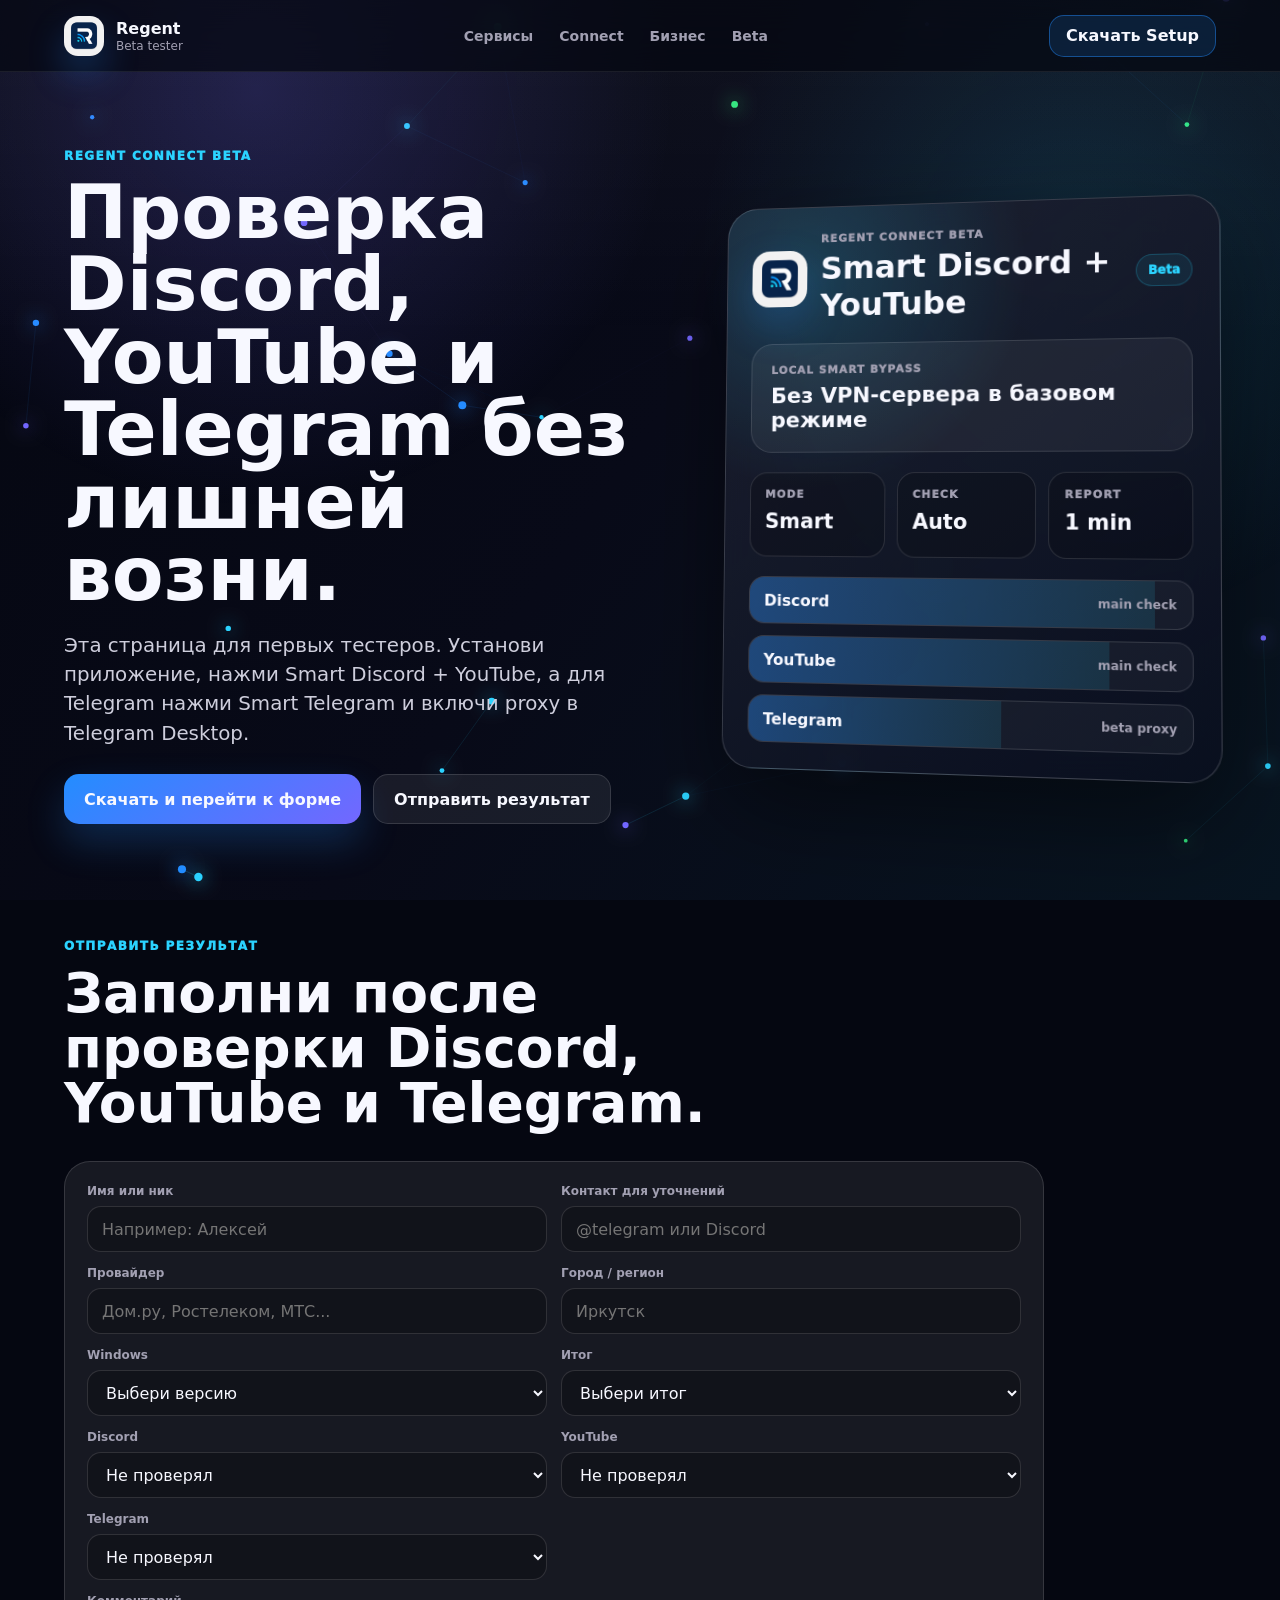
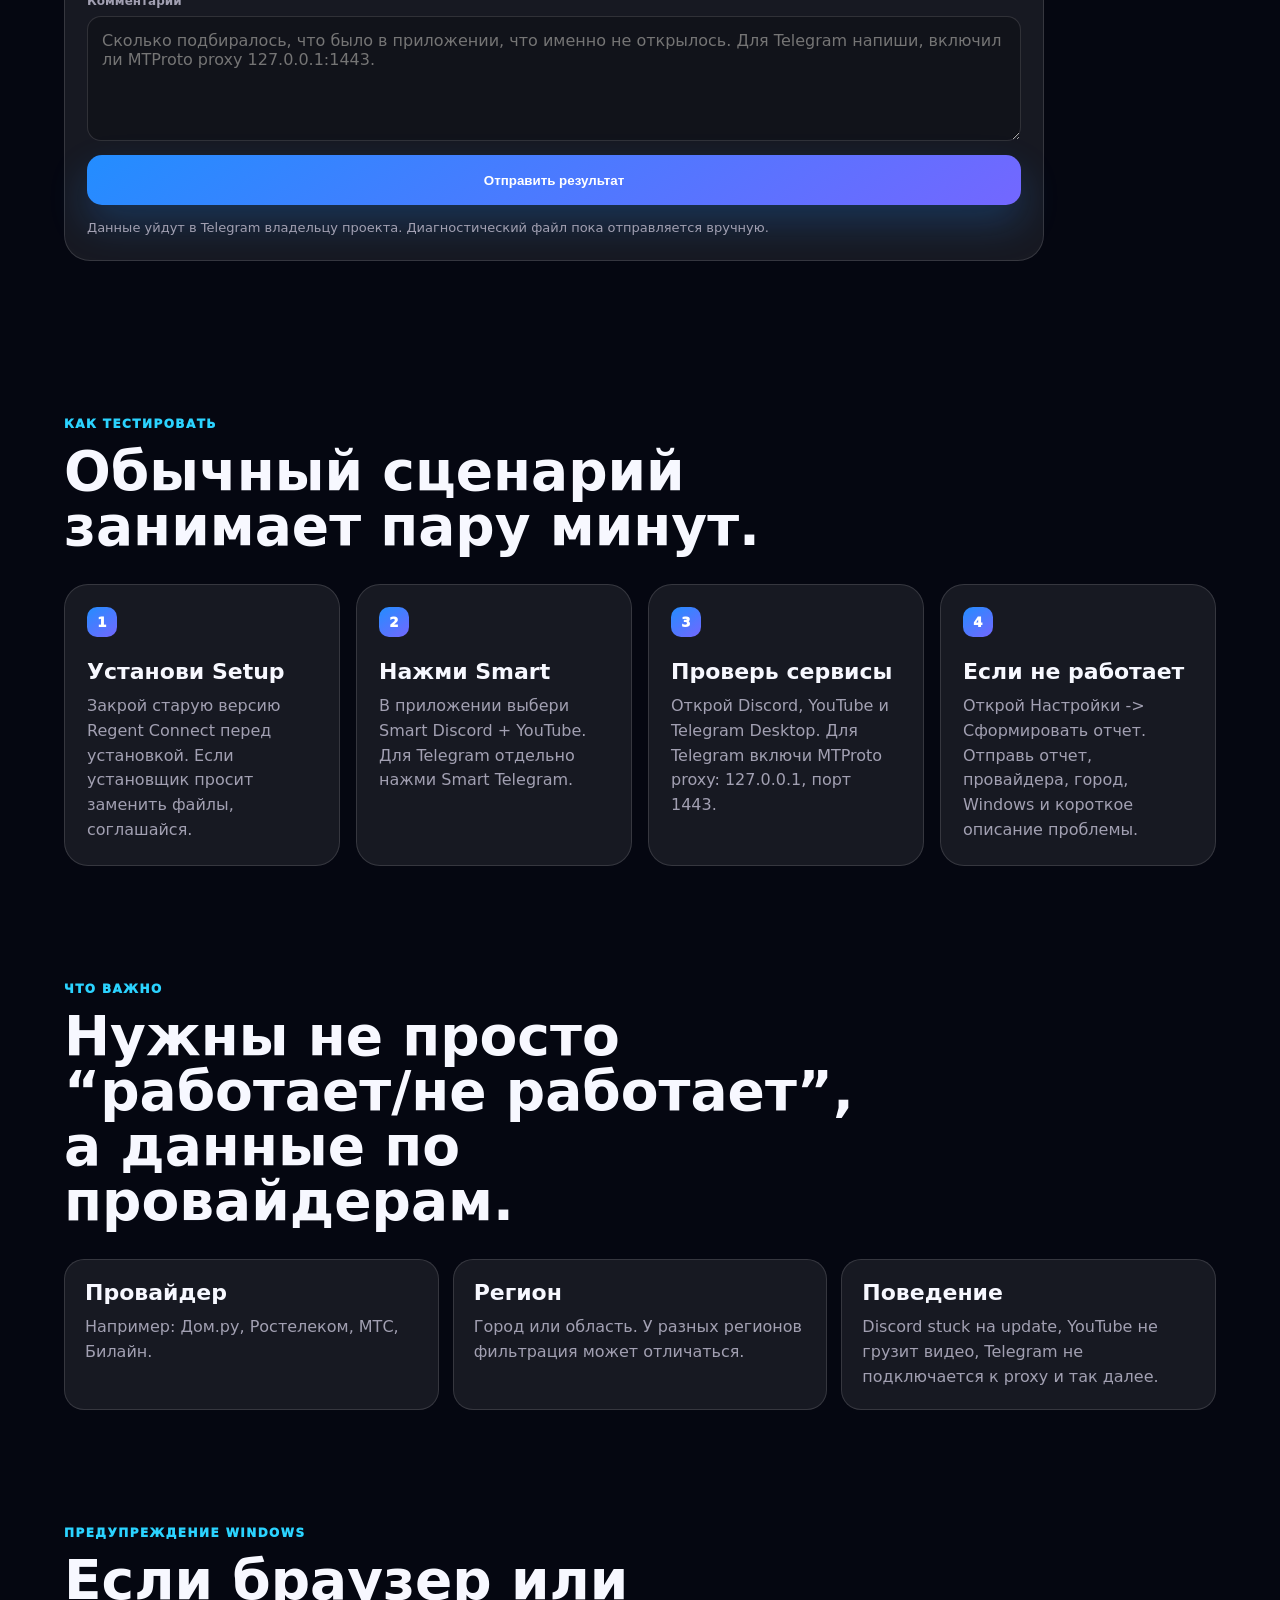
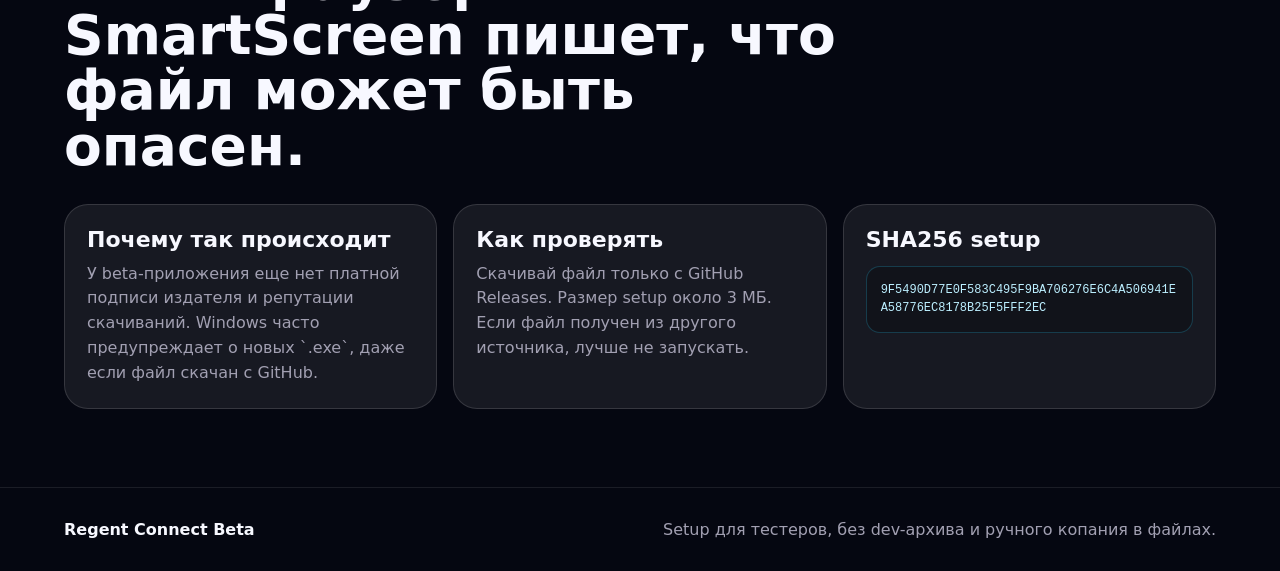
==== commit 10100bb8: "Update beta.html" ====
--- a/beta.html
+++ b/beta.html
@@ -1,224 +1,224 @@
-﻿<!doctype html>
-<html lang="ru">
-<head>
-  <meta charset="utf-8">
-  <meta name="viewport" content="width=device-width, initial-scale=1">
-  <title>Regent Connect Beta - инструкция тестера</title>
-  <meta name="description" content="Как протестировать Regent Connect Beta и отправить отчет, если Discord, YouTube или Telegram не заработали.">
-  <link rel="icon" href="assets/brand/favicon.ico">
-  <link rel="apple-touch-icon" href="assets/brand/regent-connect-icon.png">
-  <link rel="stylesheet" href="styles.css">
-</head>
-<body class="tester-page">
-  <canvas id="network-canvas" aria-hidden="true"></canvas>
-
-  <header class="nav-shell">
-    <a class="brand" href="index.html" aria-label="Regent">
-      <span class="brand-mark image"><img src="assets/brand/regent-connect-icon.png" alt=""></span>
-      <span><b>Regent</b><small>Beta tester</small></span>
-    </a>
-    <nav>
-      <a href="index.html#products">Сервисы</a>
-      <a href="index.html#connect">Connect</a>
-      <a href="index.html#business">Бизнес</a>
-      <a href="beta.html">Beta</a>
-    </nav>
-    <a class="nav-action" href="https://github.com/skylerthecreatator/regent-connect/releases/download/beta-0.44/RegentConnect-Setup-x64.exe" data-download-report>Скачать Setup</a>
-  </header>
-
-  <main>
-    <section class="tester-hero">
-      <div>
-        <p class="eyebrow">Regent Connect Beta</p>
-        <h1>Проверка Discord, YouTube и Telegram без лишней возни.</h1>
-        <p class="lead">Эта страница для первых тестеров. Установи приложение, нажми Smart Discord + YouTube, а для Telegram нажми Smart Telegram и включи proxy в Telegram Desktop.</p>
-        <div class="hero-actions">
-          <a class="button primary" href="https://github.com/skylerthecreatator/regent-connect/releases/download/beta-0.44/RegentConnect-Setup-x64.exe" data-download-report>Скачать и перейти к форме</a>
-          <a class="button secondary" href="#send-result">Отправить результат</a>
-        </div>
-      </div>
-
-      <section class="beta-preview-panel" aria-label="Regent Connect preview">
-        <div class="preview-head">
-          <img src="assets/brand/regent-connect-icon.png" alt="">
-          <div>
-            <small>Regent Connect beta</small>
-            <strong>Smart Discord + YouTube</strong>
-          </div>
-          <span>Beta</span>
-        </div>
-        <div class="preview-status">
-          <small>Local smart bypass</small>
-          <b>Без VPN-сервера в базовом режиме</b>
-        </div>
-        <div class="preview-metrics">
-          <article><small>Mode</small><b>Smart</b></article>
-          <article><small>Check</small><b>Auto</b></article>
-          <article><small>Report</small><b>1 min</b></article>
-        </div>
-        <div class="preview-routes">
-          <div style="--w: 92%"><b>Discord</b><span>main check</span></div>
-          <div style="--w: 82%"><b>YouTube</b><span>main check</span></div>
-          <div style="--w: 58%"><b>Telegram</b><span>beta proxy</span></div>
-        </div>
-      </section>
-    </section>
-
-    <section class="tester-section compact" id="send-result">
-      <div class="section-head">
-        <p class="eyebrow">Отправить результат</p>
-        <h2>Заполни после проверки Discord, YouTube и Telegram.</h2>
-      </div>
-      <form class="report-form" id="beta-report-form">
-        <label>
-          <span>Имя или ник</span>
-          <input name="name" autocomplete="name" placeholder="Например: Алексей">
-        </label>
-        <label>
-          <span>Контакт для уточнений</span>
-          <input name="contact" autocomplete="off" placeholder="@telegram или Discord">
-        </label>
-        <label>
-          <span>Провайдер</span>
-          <input name="provider" required placeholder="Дом.ру, Ростелеком, МТС...">
-        </label>
-        <label>
-          <span>Город / регион</span>
-          <input name="city" required placeholder="Иркутск">
-        </label>
-        <label>
-          <span>Windows</span>
-          <select name="windows" required>
-            <option value="">Выбери версию</option>
-            <option>Windows 11</option>
-            <option>Windows 10</option>
-            <option>Другое / не знаю</option>
-          </select>
-        </label>
-        <label>
-          <span>Итог</span>
-          <select name="result" required>
-            <option value="">Выбери итог</option>
-            <option>Все заработало</option>
-            <option>Заработало не с первого раза</option>
-            <option>Работает только Discord</option>
-            <option>Работает только YouTube</option>
-            <option>Работает только Telegram</option>
-            <option>Discord + YouTube работают, Telegram нет</option>
-            <option>Telegram работает, Discord/YouTube нет</option>
-            <option>Не заработало</option>
-            <option>Не удалось установить</option>
-          </select>
-        </label>
-        <label>
-          <span>Discord</span>
-          <select name="discord">
-            <option>Не проверял</option>
-            <option>Работает</option>
-            <option>Не работает</option>
-            <option>Долго подключается</option>
-          </select>
-        </label>
-        <label>
-          <span>YouTube</span>
-          <select name="youtube">
-            <option>Не проверял</option>
-            <option>Работает</option>
-            <option>Не работает</option>
-            <option>Глючит качество / 4K</option>
-          </select>
-        </label>
-        <label>
-          <span>Telegram</span>
-          <select name="telegram">
-            <option>Не проверял</option>
-            <option>Работает через Smart Telegram</option>
-            <option>Proxy запустился, но Telegram не работает</option>
-            <option>Не смог включить proxy в Telegram</option>
-            <option>Smart Telegram не запускается</option>
-          </select>
-        </label>
-        <label class="wide">
-          <span>Комментарий</span>
-          <textarea name="details" rows="5" placeholder="Сколько подбиралось, что было в приложении, что именно не открылось. Для Telegram напиши, включил ли MTProto proxy 127.0.0.1:1443."></textarea>
-        </label>
-        <button class="button primary" type="submit">Отправить результат</button>
-        <p class="form-status" id="report-form-status">Данные уйдут в Telegram владельцу проекта. Диагностический файл пока отправляется вручную.</p>
-      </form>
-    </section>
-
-    <section class="tester-section">
-      <div class="section-head">
-        <p class="eyebrow">Как тестировать</p>
-        <h2>Обычный сценарий занимает пару минут.</h2>
-      </div>
-
-      <div class="tester-grid">
-        <article>
-          <small>1</small>
-          <b>Установи Setup</b>
-          <span>Закрой старую версию Regent Connect перед установкой. Если установщик просит заменить файлы, соглашайся.</span>
-        </article>
-        <article>
-          <small>2</small>
-          <b>Нажми Smart</b>
-          <span>В приложении выбери Smart Discord + YouTube. Для Telegram отдельно нажми Smart Telegram.</span>
-        </article>
-        <article>
-          <small>3</small>
-          <b>Проверь сервисы</b>
-          <span>Открой Discord, YouTube и Telegram Desktop. Для Telegram включи MTProto proxy: 127.0.0.1, порт 1443.</span>
-        </article>
-        <article id="report">
-          <small>4</small>
-          <b>Если не работает</b>
-          <span>Открой Настройки -> Сформировать отчет. Отправь отчет, провайдера, город, Windows и короткое описание проблемы.</span>
-        </article>
-      </div>
-    </section>
-
-    <section class="tester-section compact">
-      <div class="section-head">
-        <p class="eyebrow">Что важно</p>
-        <h2>Нужны не просто “работает/не работает”, а данные по провайдерам.</h2>
-      </div>
-      <div class="why-grid">
-        <article><b>Провайдер</b><span>Например: Дом.ру, Ростелеком, МТС, Билайн.</span></article>
-        <article><b>Регион</b><span>Город или область. У разных регионов фильтрация может отличаться.</span></article>
-        <article><b>Поведение</b><span>Discord stuck на update, YouTube не грузит видео, Telegram не подключается к proxy и так далее.</span></article>
-      </div>
-    </section>
-
-    <section class="tester-section compact" id="safety">
-      <div class="section-head">
-        <p class="eyebrow">Предупреждение Windows</p>
-        <h2>Если браузер или SmartScreen пишет, что файл может быть опасен.</h2>
-      </div>
-      <div class="trust-grid">
-        <article>
-          <b>Почему так происходит</b>
-          <span>У beta-приложения еще нет платной подписи издателя и репутации скачиваний. Windows часто предупреждает о новых `.exe`, даже если файл скачан с GitHub.</span>
-        </article>
-        <article>
-          <b>Как проверять</b>
-          <span>Скачивай файл только с GitHub Releases. Размер setup около 3 МБ. Если файл получен из другого источника, лучше не запускать.</span>
-        </article>
-        <article>
-          <b>SHA256 setup</b>
-          <code>9F5490D77E0F583C495F9BA706276E6C4A506941EA58776EC8178B25F5FFF2EC</code>
-        </article>
-      </div>
-    </section>
-  </main>
-
-  <footer>
-    <b>Regent Connect Beta</b>
-    <span>Setup для тестеров, без dev-архива и ручного копания в файлах.</span>
-  </footer>
-
-  <script src="site.js"></script>
-</body>
-</html>
-
-
-
+﻿<!doctype html>
+<html lang="ru">
+<head>
+  <meta charset="utf-8">
+  <meta name="viewport" content="width=device-width, initial-scale=1">
+  <title>Regent Connect Beta - инструкция тестера</title>
+  <meta name="description" content="Как протестировать Regent Connect Beta и отправить отчет, если Discord, YouTube или Telegram не заработали.">
+  <link rel="icon" href="assets/brand/favicon.ico">
+  <link rel="apple-touch-icon" href="assets/brand/regent-connect-icon.png">
+  <link rel="stylesheet" href="styles.css">
+</head>
+<body class="tester-page">
+  <canvas id="network-canvas" aria-hidden="true"></canvas>
+
+  <header class="nav-shell">
+    <a class="brand" href="index.html" aria-label="Regent">
+      <span class="brand-mark image"><img src="assets/brand/regent-connect-icon.png" alt=""></span>
+      <span><b>Regent</b><small>Beta tester</small></span>
+    </a>
+    <nav>
+      <a href="index.html#products">Сервисы</a>
+      <a href="index.html#connect">Connect</a>
+      <a href="index.html#business">Бизнес</a>
+      <a href="beta.html">Beta</a>
+    </nav>
+    <a class="nav-action" href="https://github.com/skylerthecreatator/regent-connect/releases/download/beta-0.36/RegentConnect-Setup-x64.exe" data-download-report>Скачать Setup</a>
+  </header>
+
+  <main>
+    <section class="tester-hero">
+      <div>
+        <p class="eyebrow">Regent Connect Beta</p>
+        <h1>Проверка Discord, YouTube и Telegram без лишней возни.</h1>
+        <p class="lead">Эта страница для первых тестеров. Установи приложение, нажми Smart Discord + YouTube, а для Telegram нажми Smart Telegram и включи proxy в Telegram Desktop.</p>
+        <div class="hero-actions">
+          <a class="button primary" href="https://github.com/skylerthecreatator/regent-connect/releases/download/beta-0.36/RegentConnect-Setup-x64.exe" data-download-report>Скачать и перейти к форме</a>
+          <a class="button secondary" href="#send-result">Отправить результат</a>
+        </div>
+      </div>
+
+      <section class="beta-preview-panel" aria-label="Regent Connect preview">
+        <div class="preview-head">
+          <img src="assets/brand/regent-connect-icon.png" alt="">
+          <div>
+            <small>Regent Connect beta</small>
+            <strong>Smart Discord + YouTube</strong>
+          </div>
+          <span>Beta</span>
+        </div>
+        <div class="preview-status">
+          <small>Local smart bypass</small>
+          <b>Без VPN-сервера в базовом режиме</b>
+        </div>
+        <div class="preview-metrics">
+          <article><small>Mode</small><b>Smart</b></article>
+          <article><small>Check</small><b>Auto</b></article>
+          <article><small>Report</small><b>1 min</b></article>
+        </div>
+        <div class="preview-routes">
+          <div style="--w: 92%"><b>Discord</b><span>main check</span></div>
+          <div style="--w: 82%"><b>YouTube</b><span>main check</span></div>
+          <div style="--w: 58%"><b>Telegram</b><span>beta proxy</span></div>
+        </div>
+      </section>
+    </section>
+
+    <section class="tester-section compact" id="send-result">
+      <div class="section-head">
+        <p class="eyebrow">Отправить результат</p>
+        <h2>Заполни после проверки Discord, YouTube и Telegram.</h2>
+      </div>
+      <form class="report-form" id="beta-report-form">
+        <label>
+          <span>Имя или ник</span>
+          <input name="name" autocomplete="name" placeholder="Например: Алексей">
+        </label>
+        <label>
+          <span>Контакт для уточнений</span>
+          <input name="contact" autocomplete="off" placeholder="@telegram или Discord">
+        </label>
+        <label>
+          <span>Провайдер</span>
+          <input name="provider" required placeholder="Дом.ру, Ростелеком, МТС...">
+        </label>
+        <label>
+          <span>Город / регион</span>
+          <input name="city" required placeholder="Иркутск">
+        </label>
+        <label>
+          <span>Windows</span>
+          <select name="windows" required>
+            <option value="">Выбери версию</option>
+            <option>Windows 11</option>
+            <option>Windows 10</option>
+            <option>Другое / не знаю</option>
+          </select>
+        </label>
+        <label>
+          <span>Итог</span>
+          <select name="result" required>
+            <option value="">Выбери итог</option>
+            <option>Все заработало</option>
+            <option>Заработало не с первого раза</option>
+            <option>Работает только Discord</option>
+            <option>Работает только YouTube</option>
+            <option>Работает только Telegram</option>
+            <option>Discord + YouTube работают, Telegram нет</option>
+            <option>Telegram работает, Discord/YouTube нет</option>
+            <option>Не заработало</option>
+            <option>Не удалось установить</option>
+          </select>
+        </label>
+        <label>
+          <span>Discord</span>
+          <select name="discord">
+            <option>Не проверял</option>
+            <option>Работает</option>
+            <option>Не работает</option>
+            <option>Долго подключается</option>
+          </select>
+        </label>
+        <label>
+          <span>YouTube</span>
+          <select name="youtube">
+            <option>Не проверял</option>
+            <option>Работает</option>
+            <option>Не работает</option>
+            <option>Глючит качество / 4K</option>
+          </select>
+        </label>
+        <label>
+          <span>Telegram</span>
+          <select name="telegram">
+            <option>Не проверял</option>
+            <option>Работает через Smart Telegram</option>
+            <option>Proxy запустился, но Telegram не работает</option>
+            <option>Не смог включить proxy в Telegram</option>
+            <option>Smart Telegram не запускается</option>
+          </select>
+        </label>
+        <label class="wide">
+          <span>Комментарий</span>
+          <textarea name="details" rows="5" placeholder="Сколько подбиралось, что было в приложении, что именно не открылось. Для Telegram напиши, включил ли MTProto proxy 127.0.0.1:1443."></textarea>
+        </label>
+        <button class="button primary" type="submit">Отправить результат</button>
+        <p class="form-status" id="report-form-status">Данные уйдут в Telegram владельцу проекта. Диагностический файл пока отправляется вручную.</p>
+      </form>
+    </section>
+
+    <section class="tester-section">
+      <div class="section-head">
+        <p class="eyebrow">Как тестировать</p>
+        <h2>Обычный сценарий занимает пару минут.</h2>
+      </div>
+
+      <div class="tester-grid">
+        <article>
+          <small>1</small>
+          <b>Установи Setup</b>
+          <span>Закрой старую версию Regent Connect перед установкой. Если установщик просит заменить файлы, соглашайся.</span>
+        </article>
+        <article>
+          <small>2</small>
+          <b>Нажми Smart</b>
+          <span>В приложении выбери Smart Discord + YouTube. Для Telegram отдельно нажми Smart Telegram.</span>
+        </article>
+        <article>
+          <small>3</small>
+          <b>Проверь сервисы</b>
+          <span>Открой Discord, YouTube и Telegram Desktop. Для Telegram включи MTProto proxy: 127.0.0.1, порт 1443.</span>
+        </article>
+        <article id="report">
+          <small>4</small>
+          <b>Если не работает</b>
+          <span>Открой Настройки -> Сформировать отчет. Отправь отчет, провайдера, город, Windows и короткое описание проблемы.</span>
+        </article>
+      </div>
+    </section>
+
+    <section class="tester-section compact">
+      <div class="section-head">
+        <p class="eyebrow">Что важно</p>
+        <h2>Нужны не просто “работает/не работает”, а данные по провайдерам.</h2>
+      </div>
+      <div class="why-grid">
+        <article><b>Провайдер</b><span>Например: Дом.ру, Ростелеком, МТС, Билайн.</span></article>
+        <article><b>Регион</b><span>Город или область. У разных регионов фильтрация может отличаться.</span></article>
+        <article><b>Поведение</b><span>Discord stuck на update, YouTube не грузит видео, Telegram не подключается к proxy и так далее.</span></article>
+      </div>
+    </section>
+
+    <section class="tester-section compact" id="safety">
+      <div class="section-head">
+        <p class="eyebrow">Предупреждение Windows</p>
+        <h2>Если браузер или SmartScreen пишет, что файл может быть опасен.</h2>
+      </div>
+      <div class="trust-grid">
+        <article>
+          <b>Почему так происходит</b>
+          <span>У beta-приложения еще нет платной подписи издателя и репутации скачиваний. Windows часто предупреждает о новых `.exe`, даже если файл скачан с GitHub.</span>
+        </article>
+        <article>
+          <b>Как проверять</b>
+          <span>Скачивай файл только с GitHub Releases. Размер setup около 3 МБ. Если файл получен из другого источника, лучше не запускать.</span>
+        </article>
+        <article>
+          <b>SHA256 setup</b>
+          <code>9F5490D77E0F583C495F9BA706276E6C4A506941EA58776EC8178B25F5FFF2EC</code>
+        </article>
+      </div>
+    </section>
+  </main>
+
+  <footer>
+    <b>Regent Connect Beta</b>
+    <span>Setup для тестеров, без dev-архива и ручного копания в файлах.</span>
+  </footer>
+
+  <script src="site.js"></script>
+</body>
+</html>
+
+
+
